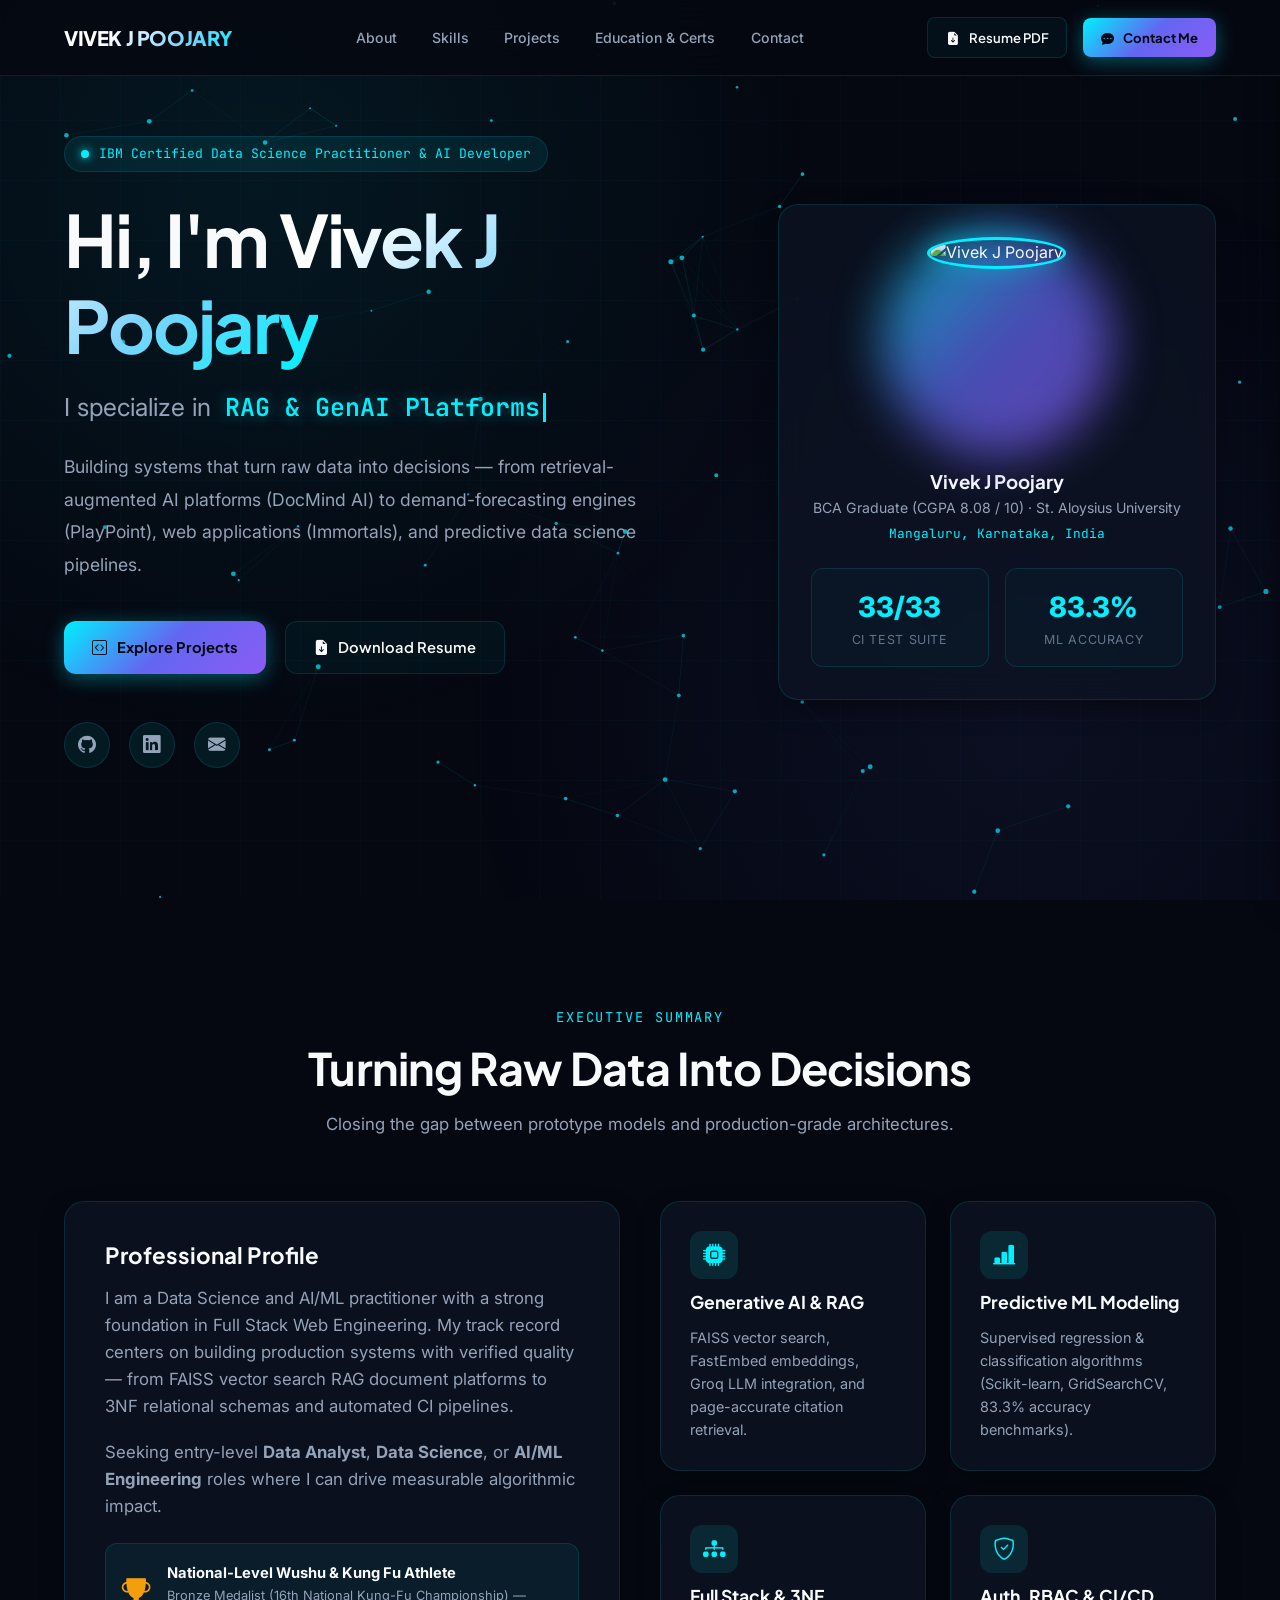
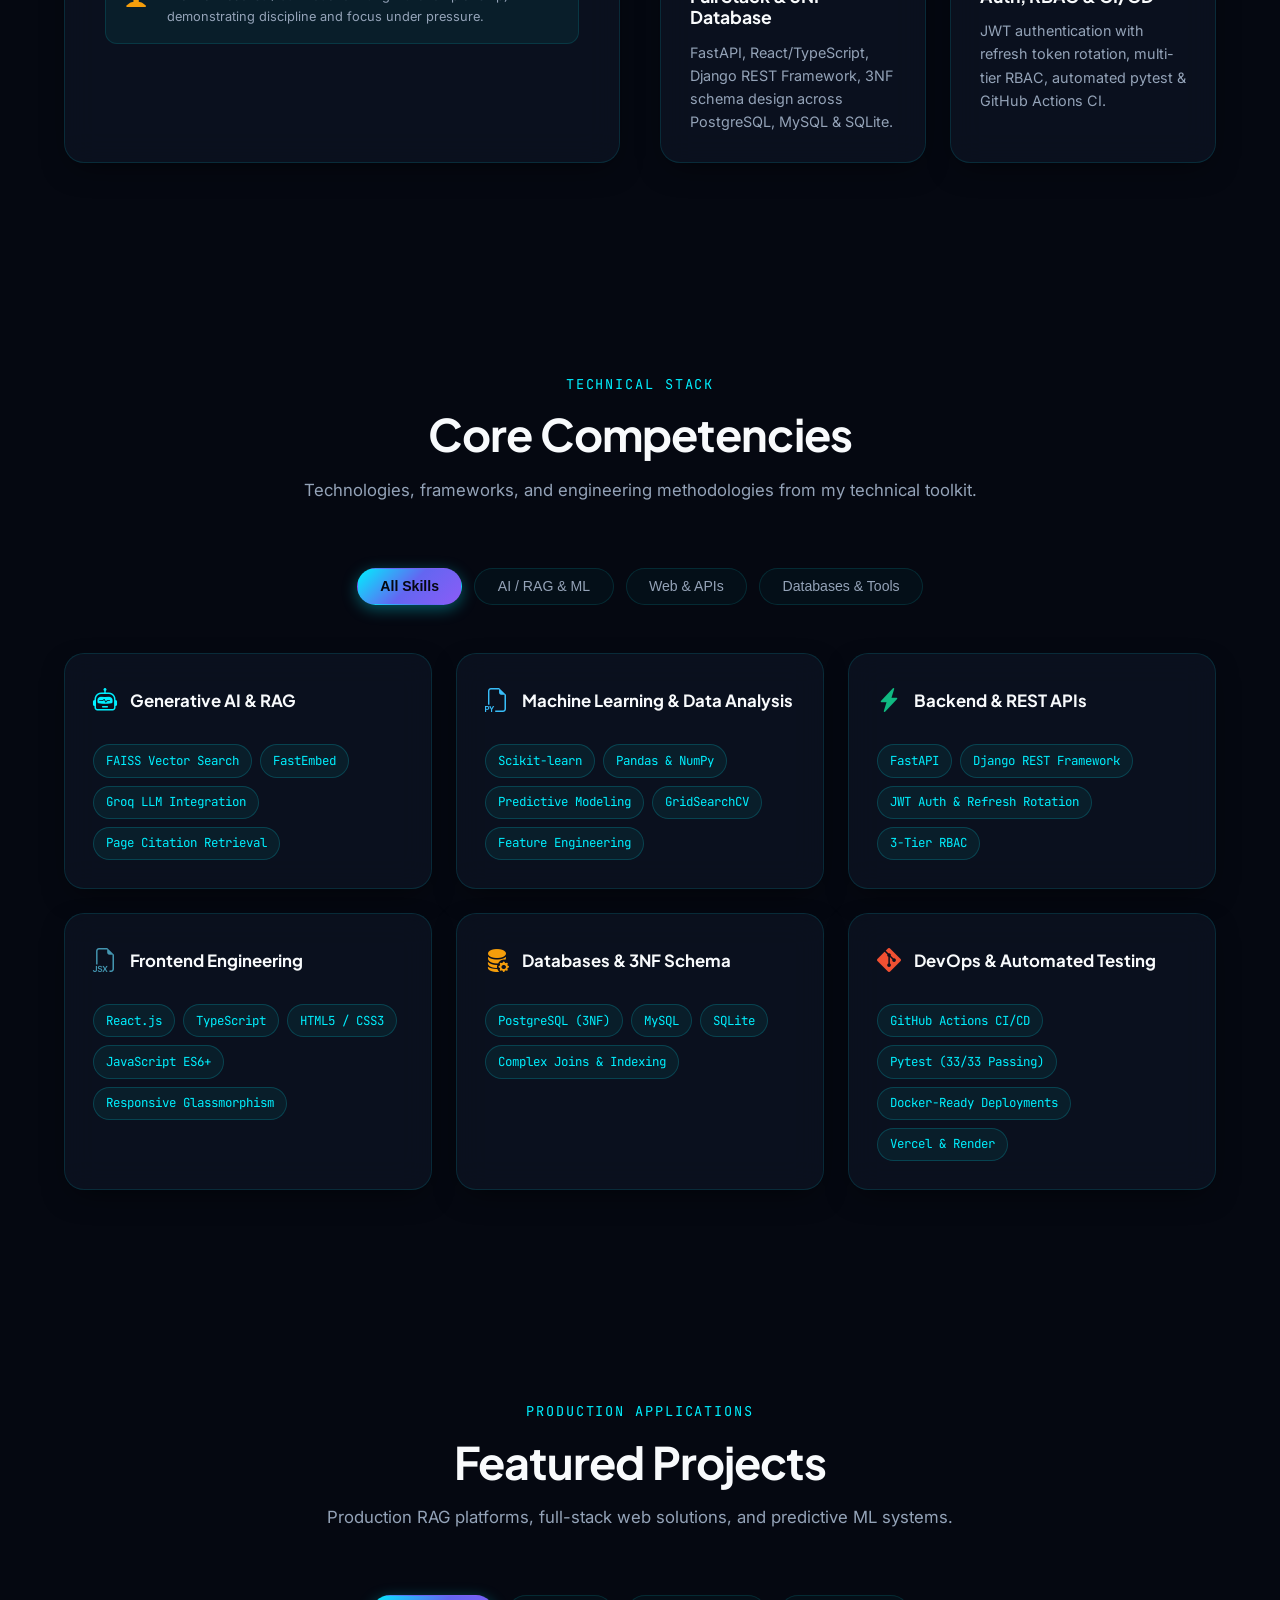
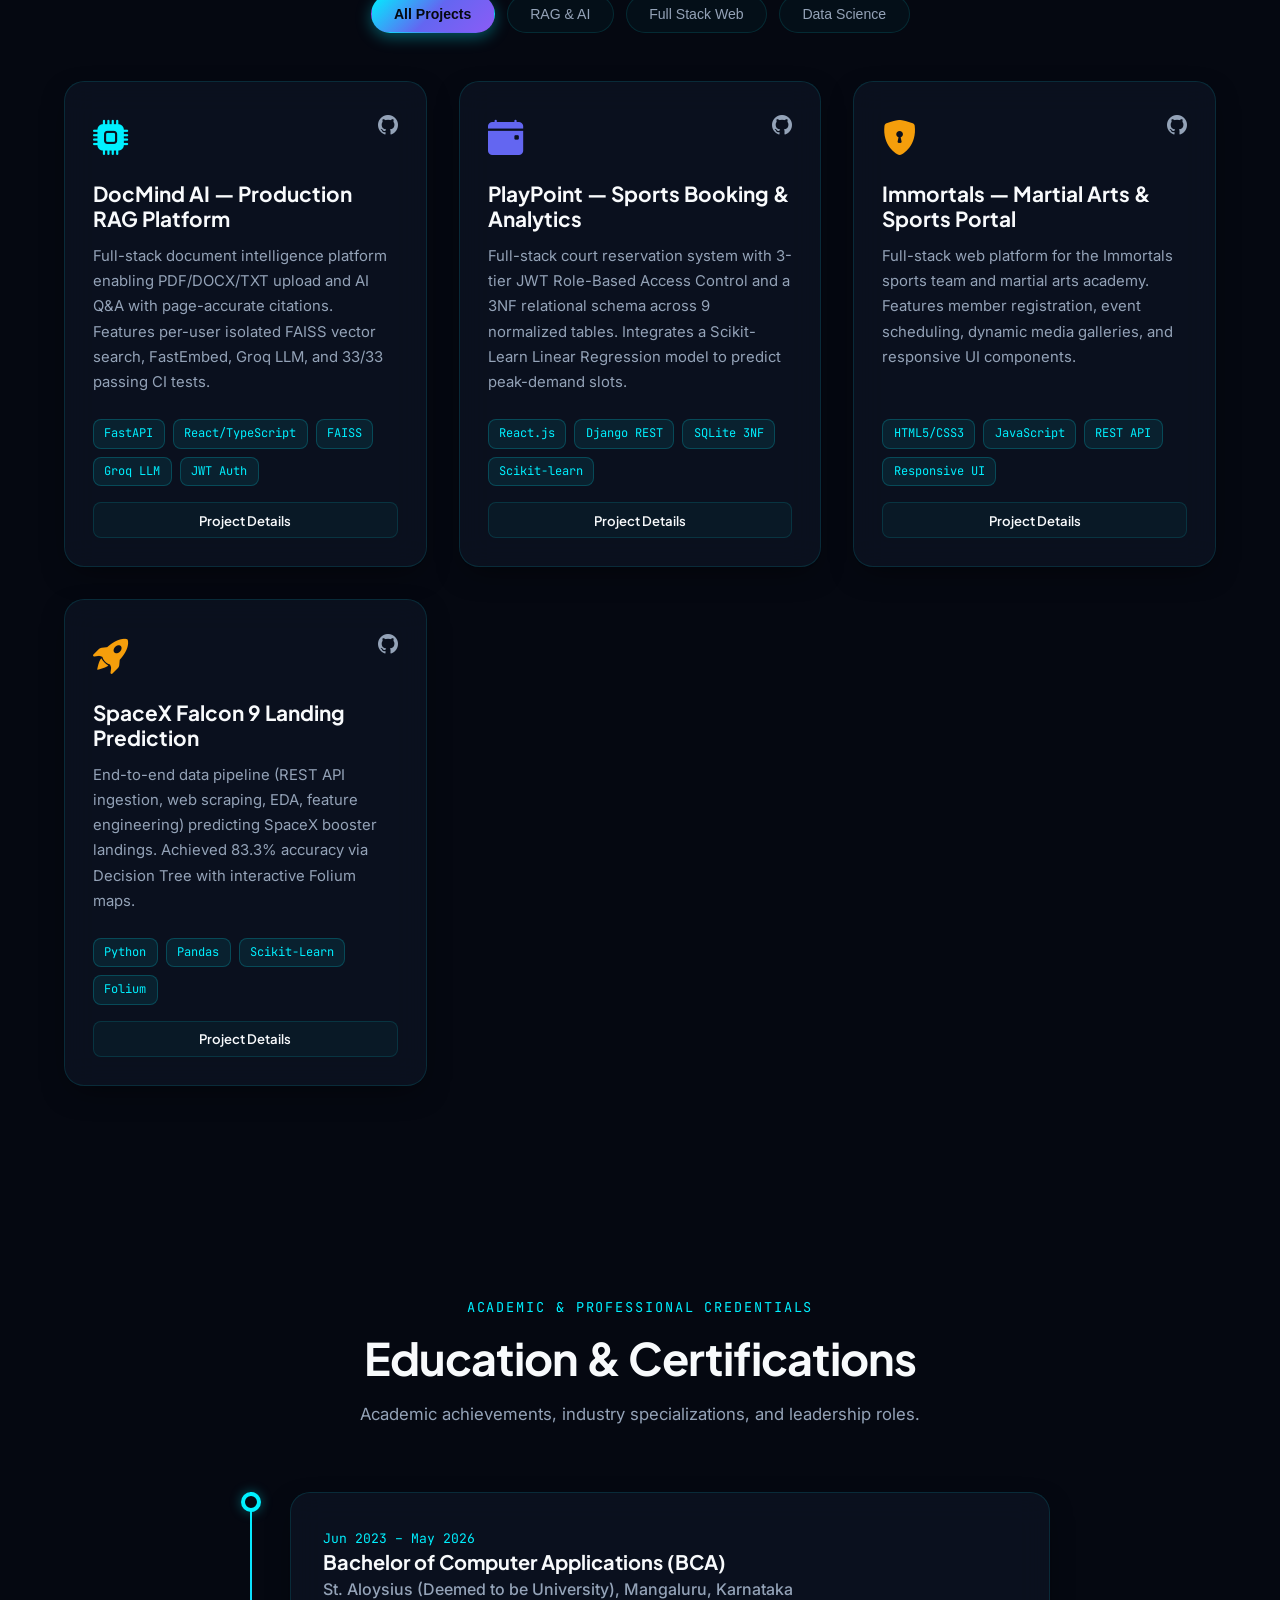
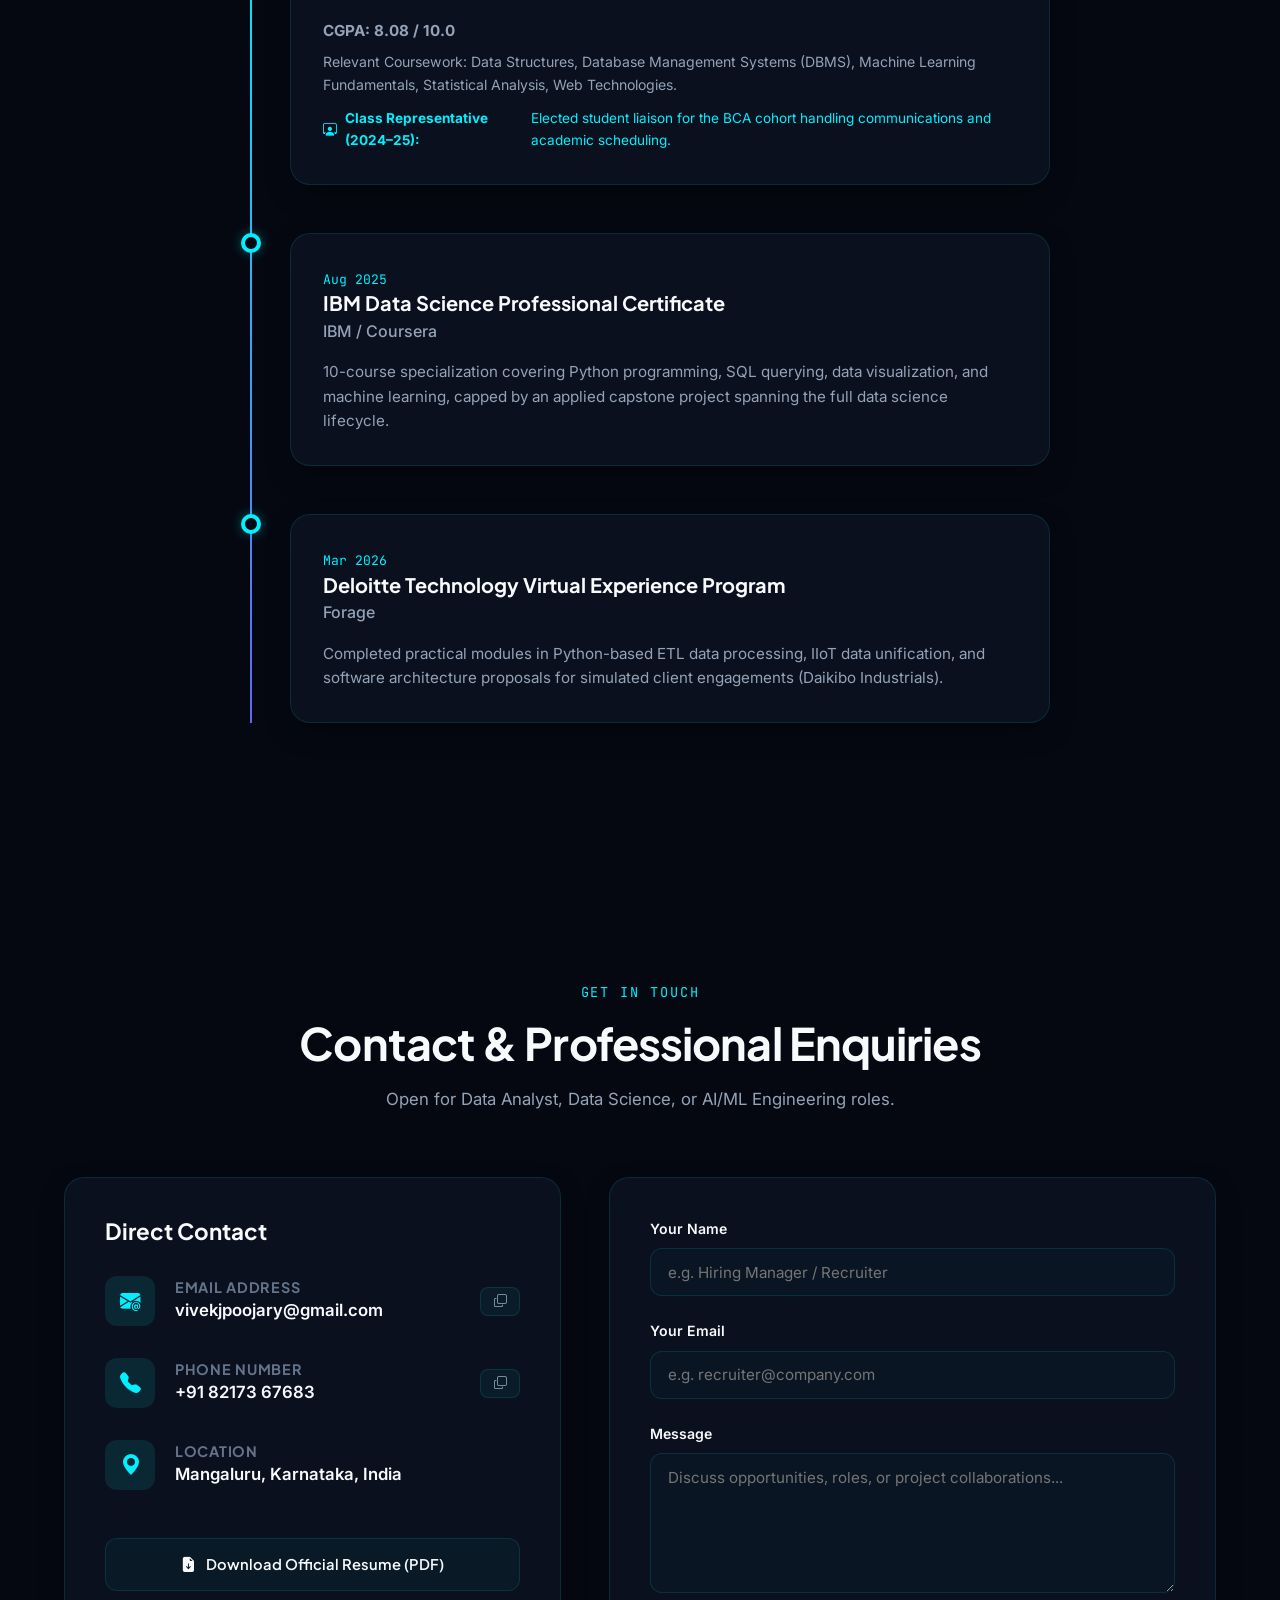
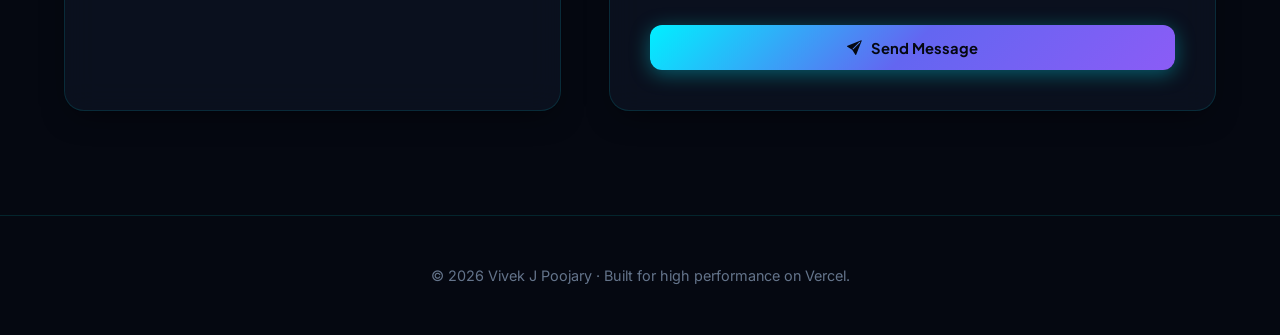
==== index.html @ 7006cb85 "Upload official resume PDF and integrate direct FormSubmit email delivery for contact form to vivekj" ====
<!DOCTYPE html>
<html lang="en">
<head>
  <meta charset="UTF-8">
  <meta name="viewport" content="width=device-width, initial-scale=1.0">
  
  <!-- Primary Meta Tags -->
  <title>Vivek J Poojary — Data Science, AI/ML & Full Stack Engineer</title>
  <meta name="title" content="Vivek J Poojary — Data Science, AI/ML & Full Stack Engineer">
  <meta name="description" content="Official Portfolio of Vivek J Poojary. IBM Certified Data Science Practitioner, BCA graduate (8.08 CGPA), building production RAG AI platforms, predictive ML models, and full-stack web applications.">

  <!-- Open Graph / Facebook -->
  <meta property="og:type" content="website">
  <meta property="og:url" content="https://vivek-three-omega.vercel.app">
  <meta property="og:title" content="Vivek J Poojary — Data Science, AI/ML & Full Stack Engineer">
  <meta property="og:description" content="DocMind AI RAG platform, PlayPoint venue booking, Immortals website, and SpaceX ML landing prediction. Certified by IBM & Deloitte.">

  <!-- Favicon -->
  <link rel="icon" type="image/svg+xml" href="data:image/svg+xml,<svg xmlns='http://www.w3.org/2000/svg' viewBox='0 0 100 100'><text y='.9em' font-size='90'>⚡</text></svg>">

  <!-- Google Fonts -->
  <link rel="preconnect" href="https://fonts.googleapis.com">
  <link rel="preconnect" href="https://fonts.gstatic.com" crossorigin>
  <link href="https://fonts.googleapis.com/css2?family=Inter:wght@300;400;500;600;700&family=JetBrains+Mono:wght@400;500;700&family=Plus+Jakarta+Sans:wght@500;600;700;800;900&display=swap" rel="stylesheet">

  <!-- Bootstrap Icons CDN -->
  <link rel="stylesheet" href="https://cdn.jsdelivr.net/npm/bootstrap-icons@1.11.3/font/bootstrap-icons.min.css">

  <!-- Unified Glassmorphism Stylesheet -->
  <link rel="stylesheet" href="css/style.css">
</head>
<body>

  <!-- Background Particle Network & Ambient Grid -->
  <canvas id="bg-canvas"></canvas>
  <div class="ambient-grid"></div>

  <!-- Header Navigation -->
  <header class="navbar">
    <div class="container nav-container">
      <a href="#hero" class="logo" title="Vivek J Poojary">
        <span class="logo-text">VIVEK J POOJARY</span>
      </a>

      <ul class="nav-menu">
        <li><a href="#about" class="nav-link">About</a></li>
        <li><a href="#skills" class="nav-link">Skills</a></li>
        <li><a href="#projects" class="nav-link">Projects</a></li>
        <li><a href="#credentials" class="nav-link">Education & Certs</a></li>
        <li><a href="#contact" class="nav-link">Contact</a></li>
      </ul>

      <div class="nav-actions">
        <a href="Vivek_J_Poojary_Resume.pdf" download="Vivek_J_Poojary_Resume.pdf" class="btn btn-outline btn-sm hide-mobile">
          <i class="bi bi-file-earmark-arrow-down-fill"></i> Resume PDF
        </a>
        <a href="#contact" class="btn btn-primary btn-sm hide-mobile">
          <i class="bi bi-chat-dots-fill"></i> Contact Me
        </a>
        <button class="hamburger" aria-label="Toggle Navigation">
          <span></span>
          <span></span>
          <span></span>
        </button>
      </div>
    </div>
  </header>

  <!-- Mobile Drawer -->
  <div class="mobile-drawer">
    <ul class="mobile-nav-links">
      <li><a href="#about" class="mobile-nav-link">About Me</a></li>
      <li><a href="#skills" class="mobile-nav-link">Technical Skills</a></li>
      <li><a href="#projects" class="mobile-nav-link">Featured Projects</a></li>
      <li><a href="#credentials" class="mobile-nav-link">Education & Credentials</a></li>
      <li><a href="#contact" class="mobile-nav-link">Contact Hub</a></li>
    </ul>
    <div style="margin-top: auto; display: flex; flex-direction: column; gap: 0.75rem;">
      <a href="Vivek_J_Poojary_Resume.pdf" download="Vivek_J_Poojary_Resume.pdf" class="btn btn-outline" style="width: 100%;">
        <i class="bi bi-file-earmark-arrow-down-fill"></i> Download Official Resume PDF
      </a>
      <a href="mailto:vivekjpoojary@gmail.com" class="btn btn-primary" style="width: 100%;">
        <i class="bi bi-envelope-fill"></i> Email Me
      </a>
    </div>
  </div>

  <!-- Hero Section -->
  <section id="hero">
    <div class="container">
      <div class="hero-grid">
        <div class="hero-content">
          <div class="hero-badge">
            <span class="pulse-dot"></span> IBM Certified Data Science Practitioner & AI Developer
          </div>

          <h1 class="hero-title">
            Hi, I'm <span class="gradient-text">Vivek J Poojary</span>
          </h1>

          <div class="hero-role-wrapper">
            <span>I specialize in &nbsp;</span>
            <span class="typed-text"></span>
            <span class="cursor"></span>
          </div>

          <p class="hero-bio">
            Building systems that turn raw data into decisions — from retrieval-augmented AI platforms (DocMind AI) to demand-forecasting engines (PlayPoint), web applications (Immortals), and predictive data science pipelines.
          </p>

          <div class="hero-cta-group">
            <a href="#projects" class="btn btn-primary">
              <i class="bi bi-code-square"></i> Explore Projects
            </a>
            <a href="Vivek_J_Poojary_Resume.pdf" download="Vivek_J_Poojary_Resume.pdf" class="btn btn-outline">
              <i class="bi bi-file-earmark-arrow-down-fill"></i> Download Resume
            </a>
          </div>

          <div class="hero-socials">
            <a href="https://github.com/vivekjpoojary" target="_blank" class="social-icon" title="GitHub Profile">
              <i class="bi bi-github"></i>
            </a>
            <a href="https://linkedin.com/in/vivekjpoojary" target="_blank" class="social-icon" title="LinkedIn Profile">
              <i class="bi bi-linkedin"></i>
            </a>
            <a href="mailto:vivekjpoojary@gmail.com" class="social-icon" title="Send Email">
              <i class="bi bi-envelope-fill"></i>
            </a>
          </div>
        </div>

        <!-- Profile Avatar Card -->
        <div class="hero-avatar-card glass-card">
          <div class="avatar-glow-wrapper">
            <img src="https://avatars.githubusercontent.com/u/181760218?v=4" alt="Vivek J Poojary" class="avatar-img" onerror="this.onerror=null; this.src='https://ui-avatars.com/api/?name=Vivek+Poojary&background=0b1528&color=00f0ff&size=200';" />
          </div>
          <h3>Vivek J Poojary</h3>
          <p style="color: var(--text-muted); font-size: 0.88rem; margin-top: 0.2rem;">
            BCA Graduate (CGPA 8.08 / 10) · St. Aloysius University
          </p>
          <p style="color: var(--accent-cyan); font-family: 'JetBrains Mono', monospace; font-size: 0.8rem; margin-top: 0.3rem;">
            Mangaluru, Karnataka, India
          </p>

          <div class="hero-stats-grid">
            <div class="stat-item">
              <div class="stat-number">33/33</div>
              <div class="stat-label">CI Test Suite</div>
            </div>
            <div class="stat-item">
              <div class="stat-number">83.3%</div>
              <div class="stat-label">ML Accuracy</div>
            </div>
          </div>
        </div>
      </div>
    </div>
  </section>

  <!-- About Section -->
  <section id="about">
    <div class="container">
      <div class="section-header">
        <span class="section-subtitle">Executive Summary</span>
        <h2 class="section-title">Turning Raw Data Into Decisions</h2>
        <p class="section-desc">Closing the gap between prototype models and production-grade architectures.</p>
      </div>

      <div class="about-grid">
        <div class="glass-card about-card-text">
          <h3 style="margin-bottom: 1rem; font-size: 1.4rem;">Professional Profile</h3>
          <p>
            I am a Data Science and AI/ML practitioner with a strong foundation in Full Stack Web Engineering. My track record centers on building production systems with verified quality — from FAISS vector search RAG document platforms to 3NF relational schemas and automated CI pipelines.
          </p>
          <p>
            Seeking entry-level <strong>Data Analyst</strong>, <strong>Data Science</strong>, or <strong>AI/ML Engineering</strong> roles where I can drive measurable algorithmic impact.
          </p>

          <!-- Achievement Highlight Badge -->
          <div style="margin-top: 1.5rem; padding: 1rem; background: rgba(0, 240, 255, 0.06); border-radius: var(--radius-md); border: 1px solid var(--border-subtle); display: flex; align-items: center; gap: 1rem;">
            <i class="bi bi-trophy-fill" style="font-size: 1.8rem; color: var(--accent-gold);"></i>
            <div>
              <strong style="font-size: 0.92rem; color: var(--text-main);">National-Level Wushu & Kung Fu Athlete</strong>
              <p style="font-size: 0.8rem; color: var(--text-muted); margin: 0;">Bronze Medalist (16th National Kung-Fu Championship) — demonstrating discipline and focus under pressure.</p>
            </div>
          </div>
        </div>

        <div class="about-features">
          <div class="glass-card feature-box">
            <div class="feature-icon">
              <i class="bi bi-cpu-fill"></i>
            </div>
            <h4 class="feature-title">Generative AI & RAG</h4>
            <p class="feature-desc">FAISS vector search, FastEmbed embeddings, Groq LLM integration, and page-accurate citation retrieval.</p>
          </div>

          <div class="glass-card feature-box">
            <div class="feature-icon">
              <i class="bi bi-bar-chart-line-fill"></i>
            </div>
            <h4 class="feature-title">Predictive ML Modeling</h4>
            <p class="feature-desc">Supervised regression & classification algorithms (Scikit-learn, GridSearchCV, 83.3% accuracy benchmarks).</p>
          </div>

          <div class="glass-card feature-box">
            <div class="feature-icon">
              <i class="bi bi-diagram-3-fill"></i>
            </div>
            <h4 class="feature-title">Full Stack & 3NF Database</h4>
            <p class="feature-desc">FastAPI, React/TypeScript, Django REST Framework, 3NF schema design across PostgreSQL, MySQL & SQLite.</p>
          </div>

          <div class="glass-card feature-box">
            <div class="feature-icon">
              <i class="bi bi-shield-check"></i>
            </div>
            <h4 class="feature-title">Auth, RBAC & CI/CD</h4>
            <p class="feature-desc">JWT authentication with refresh token rotation, multi-tier RBAC, automated pytest & GitHub Actions CI.</p>
          </div>
        </div>
      </div>
    </div>
  </section>

  <!-- Technical Skills Section (Modern Competency Tags) -->
  <section id="skills">
    <div class="container">
      <div class="section-header">
        <span class="section-subtitle">Technical Stack</span>
        <h2 class="section-title">Core Competencies</h2>
        <p class="section-desc">Technologies, frameworks, and engineering methodologies from my technical toolkit.</p>
      </div>

      <div class="skills-filter">
        <button class="filter-btn active" data-filter="all">All Skills</button>
        <button class="filter-btn" data-filter="ai">AI / RAG & ML</button>
        <button class="filter-btn" data-filter="web">Web & APIs</button>
        <button class="filter-btn" data-filter="db">Databases & Tools</button>
      </div>

      <div class="skills-grid">
        <!-- AI / RAG & ML -->
        <div class="glass-card skill-card" data-category="ai">
          <div class="skill-top">
            <div class="skill-info">
              <i class="bi bi-robot skill-icon" style="color: var(--accent-cyan);"></i>
              <h4 class="skill-name">Generative AI & RAG</h4>
            </div>
          </div>
          <div class="skill-chips">
            <span class="chip">FAISS Vector Search</span>
            <span class="chip">FastEmbed</span>
            <span class="chip">Groq LLM Integration</span>
            <span class="chip">Page Citation Retrieval</span>
          </div>
        </div>

        <div class="glass-card skill-card" data-category="ai">
          <div class="skill-top">
            <div class="skill-info">
              <i class="bi bi-filetype-py skill-icon" style="color: #38bdf8;"></i>
              <h4 class="skill-name">Machine Learning & Data Analysis</h4>
            </div>
          </div>
          <div class="skill-chips">
            <span class="chip">Scikit-learn</span>
            <span class="chip">Pandas & NumPy</span>
            <span class="chip">Predictive Modeling</span>
            <span class="chip">GridSearchCV</span>
            <span class="chip">Feature Engineering</span>
          </div>
        </div>

        <!-- Web & APIs -->
        <div class="glass-card skill-card" data-category="web">
          <div class="skill-top">
            <div class="skill-info">
              <i class="bi bi-lightning-charge-fill skill-icon" style="color: #10b981;"></i>
              <h4 class="skill-name">Backend & REST APIs</h4>
            </div>
          </div>
          <div class="skill-chips">
            <span class="chip">FastAPI</span>
            <span class="chip">Django REST Framework</span>
            <span class="chip">JWT Auth & Refresh Rotation</span>
            <span class="chip">3-Tier RBAC</span>
          </div>
        </div>

        <div class="glass-card skill-card" data-category="web">
          <div class="skill-top">
            <div class="skill-info">
              <i class="bi bi-filetype-jsx skill-icon" style="color: #61dafbaa;"></i>
              <h4 class="skill-name">Frontend Engineering</h4>
            </div>
          </div>
          <div class="skill-chips">
            <span class="chip">React.js</span>
            <span class="chip">TypeScript</span>
            <span class="chip">HTML5 / CSS3</span>
            <span class="chip">JavaScript ES6+</span>
            <span class="chip">Responsive Glassmorphism</span>
          </div>
        </div>

        <!-- Databases & Tools -->
        <div class="glass-card skill-card" data-category="db">
          <div class="skill-top">
            <div class="skill-info">
              <i class="bi bi-database-fill-gear skill-icon" style="color: var(--accent-gold);"></i>
              <h4 class="skill-name">Databases & 3NF Schema</h4>
            </div>
          </div>
          <div class="skill-chips">
            <span class="chip">PostgreSQL (3NF)</span>
            <span class="chip">MySQL</span>
            <span class="chip">SQLite</span>
            <span class="chip">Complex Joins & Indexing</span>
          </div>
        </div>

        <div class="glass-card skill-card" data-category="db">
          <div class="skill-top">
            <div class="skill-info">
              <i class="bi bi-git skill-icon" style="color: #f05032;"></i>
              <h4 class="skill-name">DevOps & Automated Testing</h4>
            </div>
          </div>
          <div class="skill-chips">
            <span class="chip">GitHub Actions CI/CD</span>
            <span class="chip">Pytest (33/33 Passing)</span>
            <span class="chip">Docker-Ready Deployments</span>
            <span class="chip">Vercel & Render</span>
          </div>
        </div>
      </div>
    </div>
  </section>

  <!-- Featured Projects Section -->
  <section id="projects">
    <div class="container">
      <div class="section-header">
        <span class="section-subtitle">Production Applications</span>
        <h2 class="section-title">Featured Projects</h2>
        <p class="section-desc">Production RAG platforms, full-stack web solutions, and predictive ML systems.</p>
      </div>

      <div class="skills-filter projects-filter">
        <button class="filter-btn active" data-filter="all">All Projects</button>
        <button class="filter-btn" data-filter="ai">RAG & AI</button>
        <button class="filter-btn" data-filter="web">Full Stack Web</button>
        <button class="filter-btn" data-filter="data">Data Science</button>
      </div>

      <div class="projects-grid">
        <!-- Project 1: DocMind AI -->
        <div class="project-card-wrapper" data-category="ai">
          <div class="glass-card project-card">
            <div class="project-header">
              <i class="bi bi-cpu-fill folder-icon"></i>
              <div class="project-links">
                <a href="https://github.com/vivekjpoojary/docmind-ai" target="_blank" class="project-link-icon" title="View Source Code on GitHub">
                  <i class="bi bi-github"></i>
                </a>
              </div>
            </div>
            <div class="project-body">
              <h3 class="project-title">DocMind AI — Production RAG Platform</h3>
              <p class="project-desc">Full-stack document intelligence platform enabling PDF/DOCX/TXT upload and AI Q&A with page-accurate citations. Features per-user isolated FAISS vector search, FastEmbed, Groq LLM, and 33/33 passing CI tests.</p>
              <ul class="project-tags">
                <li class="tag">FastAPI</li>
                <li class="tag">React/TypeScript</li>
                <li class="tag">FAISS</li>
                <li class="tag">Groq LLM</li>
                <li class="tag">JWT Auth</li>
              </ul>
              <button class="btn btn-outline btn-sm view-project-btn" style="margin-top: 1rem;" 
                data-title="DocMind AI — Production RAG Platform"
                data-desc="Architected and deployed a production RAG platform (FastAPI + React/TypeScript, live on Render and Vercel). Implemented per-user isolated FAISS vector search with FastEmbed embeddings for low-latency document Q&A with page citations. Built JWT auth with refresh-token rotation and rate limiting, validated by 33/33 automated tests in GitHub Actions CI."
                data-tags="FastAPI, React.js, TypeScript, FAISS Vector Search, FastEmbed, Groq LLM, Pytest, GitHub Actions CI/CD"
                data-link="https://github.com/vivekjpoojary/docmind-ai">
                Project Details
              </button>
            </div>
          </div>
        </div>

        <!-- Project 2: PlayPoint -->
        <div class="project-card-wrapper" data-category="web">
          <div class="glass-card project-card">
            <div class="project-header">
              <i class="bi bi-calendar-event-fill folder-icon" style="color: var(--accent-indigo);"></i>
              <div class="project-links">
                <a href="https://github.com/vivekjpoojary" target="_blank" class="project-link-icon" title="View Profile on GitHub">
                  <i class="bi bi-github"></i>
                </a>
              </div>
            </div>
            <div class="project-body">
              <h3 class="project-title">PlayPoint — Sports Booking & Analytics</h3>
              <p class="project-desc">Full-stack court reservation system with 3-tier JWT Role-Based Access Control and a 3NF relational schema across 9 normalized tables. Integrates a Scikit-Learn Linear Regression model to predict peak-demand slots.</p>
              <ul class="project-tags">
                <li class="tag">React.js</li>
                <li class="tag">Django REST</li>
                <li class="tag">SQLite 3NF</li>
                <li class="tag">Scikit-learn</li>
              </ul>
              <button class="btn btn-outline btn-sm view-project-btn" style="margin-top: 1rem;"
                data-title="PlayPoint — Sports Venue Booking & Analytics Platform"
                data-desc="Built real-time sports booking platform supporting three permission tiers via JWT RBAC. Designed a 3NF-compliant relational database schema eliminating redundant data. Trained a Linear Regression model on booking history to predict peak demand and populate live Matplotlib dashboards."
                data-tags="React.js, Django REST Framework, SQLite (3NF), Python, Scikit-learn, Matplotlib"
                data-link="https://github.com/vivekjpoojary">
                Project Details
              </button>
            </div>
          </div>
        </div>

        <!-- Project 3: Immortals Website -->
        <div class="project-card-wrapper" data-category="web">
          <div class="glass-card project-card">
            <div class="project-header">
              <i class="bi bi-shield-lock-fill folder-icon" style="color: var(--accent-gold);"></i>
              <div class="project-links">
                <a href="https://github.com/vivekjpoojary" target="_blank" class="project-link-icon" title="View Profile on GitHub">
                  <i class="bi bi-github"></i>
                </a>
              </div>
            </div>
            <div class="project-body">
              <h3 class="project-title">Immortals — Martial Arts & Sports Portal</h3>
              <p class="project-desc">Full-stack web platform for the Immortals sports team and martial arts academy. Features member registration, event scheduling, dynamic media galleries, and responsive UI components.</p>
              <ul class="project-tags">
                <li class="tag">HTML5/CSS3</li>
                <li class="tag">JavaScript</li>
                <li class="tag">REST API</li>
                <li class="tag">Responsive UI</li>
              </ul>
              <button class="btn btn-outline btn-sm view-project-btn" style="margin-top: 1rem;"
                data-title="Website for Immortals — Sports & Martial Arts Platform"
                data-desc="Designed and engineered a high-performance web platform for the Immortals team. Implemented interactive event registration modules, athlete profiles, tournament achievements showcase, and dynamic media galleries."
                data-tags="HTML5, CSS3, JavaScript ES6+, UI/UX Animations, Responsive Design, Vercel"
                data-link="https://github.com/vivekjpoojary">
                Project Details
              </button>
            </div>
          </div>
        </div>

        <!-- Project 4: IBM Capstone Falcon 9 -->
        <div class="project-card-wrapper" data-category="data">
          <div class="glass-card project-card">
            <div class="project-header">
              <i class="bi bi-rocket-takeoff-fill folder-icon" style="color: #f59e0b;"></i>
              <div class="project-links">
                <a href="https://github.com/vivekjpoojary" target="_blank" class="project-link-icon" title="View Profile on GitHub">
                  <i class="bi bi-github"></i>
                </a>
              </div>
            </div>
            <div class="project-body">
              <h3 class="project-title">SpaceX Falcon 9 Landing Prediction</h3>
              <p class="project-desc">End-to-end data pipeline (REST API ingestion, web scraping, EDA, feature engineering) predicting SpaceX booster landings. Achieved 83.3% accuracy via Decision Tree with interactive Folium maps.</p>
              <ul class="project-tags">
                <li class="tag">Python</li>
                <li class="tag">Pandas</li>
                <li class="tag">Scikit-Learn</li>
                <li class="tag">Folium</li>
              </ul>
              <button class="btn btn-outline btn-sm view-project-btn" style="margin-top: 1rem;"
                data-title="IBM Data Science Capstone — SpaceX Falcon 9 Prediction"
                data-desc="Constructed data ingestion pipeline fetching launch telemetry from SpaceX API and web scraping mission data. Conducted exploratory analysis and benchmarked 4 classifiers (Logistic Regression, Decision Tree, SVM, KNN). Achieved 83.3% accuracy with GridSearchCV and visualized launch site proximity using interactive Folium geospatial maps."
                data-tags="Python, Pandas, NumPy, Scikit-learn, GridSearchCV, Folium Geospatial, Matplotlib"
                data-link="https://github.com/vivekjpoojary">
                Project Details
              </button>
            </div>
          </div>
        </div>
      </div>
    </div>
  </section>

  <!-- Education & Certifications Section -->
  <section id="credentials">
    <div class="container">
      <div class="section-header">
        <span class="section-subtitle">Academic & Professional Credentials</span>
        <h2 class="section-title">Education & Certifications</h2>
        <p class="section-desc">Academic achievements, industry specializations, and leadership roles.</p>
      </div>

      <div class="timeline-container">
        <!-- Education Item -->
        <div class="timeline-item">
          <div class="timeline-dot"></div>
          <div class="glass-card timeline-card">
            <span class="timeline-date">Jun 2023 – May 2026</span>
            <h3 class="timeline-role">Bachelor of Computer Applications (BCA)</h3>
            <div class="timeline-company">St. Aloysius (Deemed to be University), Mangaluru, Karnataka</div>
            <div class="timeline-body">
              <p><strong>CGPA: 8.08 / 10.0</strong></p>
              <p style="margin-top: 0.5rem; font-size: 0.88rem; color: var(--text-muted);">
                Relevant Coursework: Data Structures, Database Management Systems (DBMS), Machine Learning Fundamentals, Statistical Analysis, Web Technologies.
              </p>
              <div style="margin-top: 0.75rem; display: inline-flex; align-items: center; gap: 0.5rem; color: var(--accent-cyan); font-size: 0.85rem;">
                <i class="bi bi-person-workspace"></i> <strong>Class Representative (2024–25):</strong> Elected student liaison for the BCA cohort handling communications and academic scheduling.
              </div>
            </div>
          </div>
        </div>

        <!-- Cert 1: IBM Data Science -->
        <div class="timeline-item">
          <div class="timeline-dot"></div>
          <div class="glass-card timeline-card">
            <span class="timeline-date">Aug 2025</span>
            <h3 class="timeline-role">IBM Data Science Professional Certificate</h3>
            <div class="timeline-company">IBM / Coursera</div>
            <div class="timeline-body">
              <p>10-course specialization covering Python programming, SQL querying, data visualization, and machine learning, capped by an applied capstone project spanning the full data science lifecycle.</p>
            </div>
          </div>
        </div>

        <!-- Cert 2: Deloitte -->
        <div class="timeline-item">
          <div class="timeline-dot"></div>
          <div class="glass-card timeline-card">
            <span class="timeline-date">Mar 2026</span>
            <h3 class="timeline-role">Deloitte Technology Virtual Experience Program</h3>
            <div class="timeline-company">Forage</div>
            <div class="timeline-body">
              <p>Completed practical modules in Python-based ETL data processing, IIoT data unification, and software architecture proposals for simulated client engagements (Daikibo Industrials).</p>
            </div>
          </div>
        </div>
      </div>
    </div>
  </section>

  <!-- Contact Section with Active FormSubmit Integration -->
  <section id="contact">
    <div class="container">
      <div class="section-header">
        <span class="section-subtitle">Get In Touch</span>
        <h2 class="section-title">Contact & Professional Enquiries</h2>
        <p class="section-desc">Open for Data Analyst, Data Science, or AI/ML Engineering roles.</p>
      </div>

      <div class="contact-grid">
        <!-- Contact Details -->
        <div class="glass-card contact-info-card">
          <h3 style="font-size: 1.4rem;">Direct Contact</h3>

          <div class="contact-method">
            <div class="contact-icon">
              <i class="bi bi-envelope-at-fill"></i>
            </div>
            <div class="contact-details">
              <h4>Email Address</h4>
              <a href="mailto:vivekjpoojary@gmail.com" class="contact-value">vivekjpoojary@gmail.com</a>
            </div>
            <button class="copy-btn" onclick="copyToClipboard('vivekjpoojary@gmail.com', 'Email')">
              <i class="bi bi-copy"></i>
            </button>
          </div>

          <div class="contact-method">
            <div class="contact-icon">
              <i class="bi bi-telephone-fill"></i>
            </div>
            <div class="contact-details">
              <h4>Phone Number</h4>
              <a href="tel:+918217367683" class="contact-value">+91 82173 67683</a>
            </div>
            <button class="copy-btn" onclick="copyToClipboard('+918217367683', 'Phone number')">
              <i class="bi bi-copy"></i>
            </button>
          </div>

          <div class="contact-method">
            <div class="contact-icon">
              <i class="bi bi-geo-alt-fill"></i>
            </div>
            <div class="contact-details">
              <h4>Location</h4>
              <span class="contact-value">Mangaluru, Karnataka, India</span>
            </div>
          </div>

          <div style="margin-top: 1rem;">
            <a href="Vivek_J_Poojary_Resume.pdf" download="Vivek_J_Poojary_Resume.pdf" class="btn btn-outline" style="width: 100%;">
              <i class="bi bi-file-earmark-arrow-down-fill"></i> Download Official Resume (PDF)
            </a>
          </div>
        </div>

        <!-- Contact Form (Direct Email Delivery via FormSubmit) -->
        <div class="glass-card contact-form-card">
          <form id="contact-form" action="https://formsubmit.co/vivekjpoojary@gmail.com" method="POST">
            <input type="hidden" name="_subject" value="New Portfolio Message for Vivek J Poojary">
            <input type="hidden" name="_captcha" value="false">
            <input type="hidden" name="_template" value="table">
            
            <div class="form-group">
              <label class="form-label" for="user_name">Your Name</label>
              <input type="text" id="user_name" name="name" class="form-input" placeholder="e.g. Hiring Manager / Recruiter" required>
            </div>
            <div class="form-group">
              <label class="form-label" for="user_email">Your Email</label>
              <input type="email" id="user_email" name="email" class="form-input" placeholder="e.g. recruiter@company.com" required>
            </div>
            <div class="form-group">
              <label class="form-label" for="user_message">Message</label>
              <textarea id="user_message" name="message" class="form-textarea" placeholder="Discuss opportunities, roles, or project collaborations..." required></textarea>
            </div>
            <button type="submit" class="btn btn-primary" style="width: 100%;">
              <i class="bi bi-send-fill"></i> Send Message
            </button>
          </form>
        </div>
      </div>
    </div>
  </section>

  <!-- Project Details Modal -->
  <div id="project-modal" class="modal-backdrop">
    <div class="modal-content">
      <button class="modal-close">&times;</button>
      <h3 id="modal-title" style="font-size: 1.5rem; margin-bottom: 1rem; color: var(--accent-cyan);">Project Details</h3>
      <p id="modal-desc" style="color: var(--text-muted); margin-bottom: 1.5rem; line-height: 1.7; font-size: 0.95rem;"></p>
      <div style="margin-bottom: 1.5rem;">
        <strong style="color: var(--text-main); display: block; margin-bottom: 0.5rem; font-size: 0.9rem;">Technologies Used:</strong>
        <span id="modal-tags" class="mono-font" style="color: var(--accent-cyan); font-size: 0.85rem;"></span>
      </div>
      <a id="modal-github-link" href="#" target="_blank" class="btn btn-primary btn-sm">
        <i class="bi bi-github"></i> Open GitHub Repository
      </a>
    </div>
  </div>

  <!-- Footer -->
  <footer>
    <div class="container">
      <p>© 2026 Vivek J Poojary · Built for high performance on Vercel.</p>
    </div>
  </footer>

  <!-- Main JavaScript File -->
  <script src="js/main.js"></script>
</body>
</html>
---- css/style.css ----
/* ==========================================================================
   VIVEK J POOJARY - UNIFIED ULTRA-PREMIUM GLASSMORPHIC DESIGN SYSTEM
   ========================================================================== */

:root {
  /* Unified Color Palette */
  --bg-dark: #050811;
  --bg-surface: #0a0f1d;
  --bg-card: rgba(13, 20, 36, 0.7);
  --bg-card-hover: rgba(18, 28, 51, 0.85);
  --bg-glass: rgba(0, 240, 255, 0.03);
  --bg-glass-strong: rgba(0, 240, 255, 0.08);

  /* Unified Brand Accents */
  --accent-cyan: #00f0ff;
  --accent-cyan-glow: rgba(0, 240, 255, 0.35);
  --accent-indigo: #6366f1;
  --accent-indigo-glow: rgba(99, 102, 241, 0.35);
  --accent-violet: #8b5cf6;
  --accent-gold: #f59e0b;
  --accent-emerald: #10b981;

  /* Universal Gradients */
  --gradient-primary: linear-gradient(135deg, #00f0ff 0%, #6366f1 50%, #8b5cf6 100%);
  --gradient-text: linear-gradient(135deg, #ffffff 20%, #7dd3fc 60%, #00f0ff 100%);
  --gradient-glow: linear-gradient(135deg, rgba(0, 240, 255, 0.25), rgba(99, 102, 241, 0.25));

  /* Neutral Text & Borders */
  --text-main: #f8fafc;
  --text-muted: #94a3b8;
  --text-dim: #64748b;
  --border-subtle: rgba(0, 240, 255, 0.12);
  --border-glow: rgba(0, 240, 255, 0.4);

  /* Dimensions & Spacing */
  --nav-height: 76px;
  --container-max: 1200px;
  --radius-lg: 20px;
  --radius-md: 12px;
  --radius-sm: 8px;
  --radius-full: 9999px;

  /* Animation Timings */
  --transition-fast: 0.2s cubic-bezier(0.4, 0, 0.2, 1);
  --transition-normal: 0.35s cubic-bezier(0.4, 0, 0.2, 1);
  --transition-bounce: 0.5s cubic-bezier(0.34, 1.56, 0.64, 1);
}

/* Global Reset & Base */
*, *::before, *::after {
  margin: 0;
  padding: 0;
  box-sizing: border-box;
}

html {
  scroll-behavior: smooth;
  color-scheme: dark;
}

body {
  font-family: 'Inter', -apple-system, BlinkMacSystemFont, sans-serif;
  background-color: var(--bg-dark);
  color: var(--text-main);
  line-height: 1.6;
  overflow-x: hidden;
  position: relative;
}

h1, h2, h3, h4, h5, h6 {
  font-family: 'Plus Jakarta Sans', sans-serif;
  font-weight: 700;
  line-height: 1.2;
  color: var(--text-main);
}

.mono-font {
  font-family: 'JetBrains Mono', monospace;
}

/* Background Canvas & Grid Overlay */
#bg-canvas {
  position: fixed;
  top: 0;
  left: 0;
  width: 100vw;
  height: 100vh;
  z-index: -2;
  pointer-events: none;
}

.ambient-grid {
  position: fixed;
  inset: 0;
  z-index: -1;
  pointer-events: none;
  background-image: 
    radial-gradient(circle at 20% 20%, rgba(0, 240, 255, 0.07) 0%, transparent 45%),
    radial-gradient(circle at 80% 80%, rgba(99, 102, 241, 0.08) 0%, transparent 45%),
    linear-gradient(rgba(0, 240, 255, 0.02) 1px, transparent 1px),
    linear-gradient(90deg, rgba(0, 240, 255, 0.02) 1px, transparent 1px);
  background-size: 100% 100%, 100% 100%, 60px 60px, 60px 60px;
}

.container {
  max-width: var(--container-max);
  margin: 0 auto;
  padding: 0 1.5rem;
}

section {
  padding: 6.5rem 0;
  position: relative;
}

.section-header {
  text-align: center;
  max-width: 700px;
  margin: 0 auto 4rem auto;
}

.section-subtitle {
  font-family: 'JetBrains Mono', monospace;
  font-size: 0.85rem;
  color: var(--accent-cyan);
  text-transform: uppercase;
  letter-spacing: 0.14em;
  margin-bottom: 0.75rem;
  display: inline-block;
}

.section-title {
  font-size: clamp(2.1rem, 4.5vw, 2.8rem);
  letter-spacing: -0.02em;
  margin-bottom: 1rem;
}

.section-desc {
  color: var(--text-muted);
  font-size: 1.05rem;
}

.gradient-text {
  background: var(--gradient-text);
  -webkit-background-clip: text;
  -webkit-text-fill-color: transparent;
  background-clip: text;
}

/* Glassmorphism Card System */
.glass-card {
  background: var(--bg-card);
  backdrop-filter: blur(16px);
  -webkit-backdrop-filter: blur(16px);
  border: 1px solid var(--border-subtle);
  border-radius: var(--radius-lg);
  box-shadow: 0 10px 30px -10px rgba(0, 0, 0, 0.6);
  transition: transform var(--transition-normal), border-color var(--transition-normal), box-shadow var(--transition-normal);
  position: relative;
  overflow: hidden;
}

.glass-card:hover {
  transform: translateY(-4px);
  border-color: var(--border-glow);
  box-shadow: 0 20px 40px -15px var(--accent-cyan-glow);
}

/* Universal Button Styles */
.btn {
  display: inline-flex;
  align-items: center;
  justify-content: center;
  gap: 0.6rem;
  padding: 0.85rem 1.75rem;
  border-radius: var(--radius-md);
  font-family: 'Plus Jakarta Sans', sans-serif;
  font-weight: 600;
  font-size: 0.92rem;
  text-decoration: none;
  cursor: pointer;
  border: none;
  outline: none;
  transition: all var(--transition-fast);
}

.btn-primary {
  background: var(--gradient-primary);
  color: #050811;
  font-weight: 700;
  box-shadow: 0 4px 20px var(--accent-cyan-glow);
}

.btn-primary:hover {
  transform: translateY(-2px);
  box-shadow: 0 8px 28px rgba(0, 240, 255, 0.5);
  filter: brightness(1.1);
}

.btn-outline {
  background: rgba(0, 240, 255, 0.04);
  color: var(--text-main);
  border: 1px solid var(--border-subtle);
}

.btn-outline:hover {
  background: rgba(0, 240, 255, 0.08);
  border-color: var(--accent-cyan);
  color: var(--accent-cyan);
  transform: translateY(-2px);
  box-shadow: 0 6px 20px rgba(0, 240, 255, 0.2);
}

.btn-sm {
  padding: 0.55rem 1.1rem;
  font-size: 0.82rem;
  border-radius: var(--radius-sm);
}

/* ==========================================================================
   HEADER NAVIGATION & LOGO
   ========================================================================== */
header.navbar {
  position: fixed;
  top: 0;
  left: 0;
  right: 0;
  height: var(--nav-height);
  z-index: 1000;
  background: rgba(5, 8, 17, 0.8);
  backdrop-filter: blur(20px);
  -webkit-backdrop-filter: blur(20px);
  border-bottom: 1px solid var(--border-subtle);
  transition: background var(--transition-fast), box-shadow var(--transition-fast);
}

header.navbar.scrolled {
  background: rgba(5, 8, 17, 0.95);
  box-shadow: 0 10px 30px rgba(0, 0, 0, 0.7);
}

.nav-container {
  height: 100%;
  display: flex;
  align-items: center;
  justify-content: space-between;
}

/* Clean Professional Brand Logo */
.logo {
  font-family: 'Plus Jakarta Sans', sans-serif;
  font-size: 1.25rem;
  font-weight: 800;
  letter-spacing: -0.02em;
  text-decoration: none;
  display: flex;
  align-items: center;
  gap: 0;
  transition: transform var(--transition-fast);
}

.logo:hover {
  transform: translateY(-1px);
}

.logo-text {
  color: var(--text-main);
  background: linear-gradient(135deg, #ffffff 30%, #7dd3fc 70%, #00f0ff 100%);
  -webkit-background-clip: text;
  -webkit-text-fill-color: transparent;
}

.nav-menu {
  display: flex;
  align-items: center;
  gap: 2.2rem;
  list-style: none;
}

.nav-link {
  text-decoration: none;
  font-size: 0.88rem;
  font-weight: 500;
  color: var(--text-muted);
  transition: color var(--transition-fast);
  position: relative;
  padding: 0.3rem 0;
}

.nav-link:hover, .nav-link.active {
  color: var(--accent-cyan);
}

.nav-link::after {
  content: '';
  position: absolute;
  bottom: 0;
  left: 0;
  width: 0;
  height: 2px;
  background: var(--gradient-primary);
  transition: width var(--transition-fast);
  border-radius: var(--radius-full);
}

.nav-link:hover::after, .nav-link.active::after {
  width: 100%;
}

.nav-actions {
  display: flex;
  align-items: center;
  gap: 1rem;
}

.hamburger {
  display: none;
  background: transparent;
  border: 1px solid var(--border-subtle);
  border-radius: var(--radius-sm);
  width: 42px;
  height: 42px;
  cursor: pointer;
  flex-direction: column;
  justify-content: center;
  align-items: center;
  gap: 5px;
  transition: border-color var(--transition-fast);
}

.hamburger span {
  width: 20px;
  height: 2px;
  background: var(--accent-cyan);
  border-radius: 2px;
  transition: all var(--transition-fast);
}

.hamburger.active span:nth-child(1) {
  transform: translateY(7px) rotate(45deg);
}

.hamburger.active span:nth-child(2) {
  opacity: 0;
}

.hamburger.active span:nth-child(3) {
  transform: translateY(-7px) rotate(-45deg);
}

/* Mobile Drawer */
.mobile-drawer {
  position: fixed;
  top: 0;
  right: -300px;
  width: 280px;
  height: 100vh;
  background: var(--bg-surface);
  border-left: 1px solid var(--border-subtle);
  z-index: 999;
  padding: 6rem 2rem 2rem 2rem;
  display: flex;
  flex-direction: column;
  justify-content: space-between;
  transition: right var(--transition-normal);
  box-shadow: -10px 0 30px rgba(0, 0, 0, 0.8);
}

.mobile-drawer.active {
  right: 0;
}

.mobile-nav-links {
  list-style: none;
  display: flex;
  flex-direction: column;
  gap: 1.5rem;
}

.mobile-nav-link {
  text-decoration: none;
  font-size: 1.1rem;
  font-weight: 600;
  color: var(--text-muted);
  transition: color var(--transition-fast);
}

.mobile-nav-link:hover, .mobile-nav-link.active {
  color: var(--accent-cyan);
}

/* ==========================================================================
   HERO SECTION
   ========================================================================== */
#hero {
  min-height: 100vh;
  padding-top: calc(var(--nav-height) + 2rem);
  display: flex;
  align-items: center;
}

.hero-grid {
  display: grid;
  grid-template-columns: 1.2fr 0.8fr;
  gap: 3.5rem;
  align-items: center;
}

.hero-badge {
  display: inline-flex;
  align-items: center;
  gap: 0.6rem;
  padding: 0.4rem 1rem;
  border-radius: var(--radius-full);
  background: rgba(0, 240, 255, 0.08);
  border: 1px solid var(--border-subtle);
  color: var(--accent-cyan);
  font-family: 'JetBrains Mono', monospace;
  font-size: 0.82rem;
  margin-bottom: 1.5rem;
}

.pulse-dot {
  width: 8px;
  height: 8px;
  background-color: var(--accent-cyan);
  border-radius: 50%;
  box-shadow: 0 0 10px var(--accent-cyan);
  animation: pulseGlow 2s infinite;
}

@keyframes pulseGlow {
  0%, 100% { transform: scale(1); opacity: 1; }
  50% { transform: scale(1.4); opacity: 0.6; }
}

.hero-title {
  font-size: clamp(2.8rem, 6vw, 4.5rem);
  letter-spacing: -0.03em;
  margin-bottom: 1.2rem;
}

.hero-role-wrapper {
  font-size: clamp(1.2rem, 2.5vw, 1.55rem);
  color: var(--text-muted);
  margin-bottom: 1.5rem;
  min-height: 2.2rem;
  display: flex;
  align-items: center;
}

.typed-text {
  color: var(--accent-cyan);
  font-family: 'JetBrains Mono', monospace;
  font-weight: 600;
  text-shadow: 0 0 15px var(--accent-cyan-glow);
}

.cursor {
  display: inline-block;
  width: 3px;
  height: 1.2em;
  background-color: var(--accent-cyan);
  margin-left: 3px;
  animation: blink 0.8s infinite;
}

@keyframes blink {
  0%, 100% { opacity: 1; }
  50% { opacity: 0; }
}

.hero-bio {
  color: var(--text-muted);
  font-size: 1.1rem;
  line-height: 1.85;
  margin-bottom: 2.5rem;
  max-width: 580px;
}

.hero-cta-group {
  display: flex;
  gap: 1.2rem;
  flex-wrap: wrap;
  margin-bottom: 3rem;
}

.hero-socials {
  display: flex;
  align-items: center;
  gap: 1.2rem;
}

.social-icon {
  width: 46px;
  height: 46px;
  border-radius: 50%;
  background: var(--bg-glass-strong);
  border: 1px solid var(--border-subtle);
  display: flex;
  align-items: center;
  justify-content: center;
  color: var(--text-muted);
  text-decoration: none;
  font-size: 1.1rem;
  transition: all var(--transition-fast);
}

.social-icon:hover {
  background: var(--accent-cyan);
  color: #050811;
  border-color: var(--accent-cyan);
  transform: translateY(-3px);
  box-shadow: 0 6px 20px var(--accent-cyan-glow);
}

/* Avatar Card with Real GitHub Photo */
.hero-avatar-card {
  padding: 2rem;
  text-align: center;
}

.avatar-glow-wrapper {
  position: relative;
  width: 210px;
  height: 210px;
  margin: 0 auto 1.5rem auto;
}

.avatar-glow-wrapper::before {
  content: '';
  position: absolute;
  inset: -10px;
  border-radius: 50%;
  background: var(--gradient-primary);
  filter: blur(25px);
  opacity: 0.7;
  animation: spinGlow 8s linear infinite;
}

@keyframes spinGlow {
  0% { transform: rotate(0deg); }
  100% { transform: rotate(360deg); }
}

.avatar-img {
  width: 100%;
  height: 100%;
  border-radius: 50%;
  object-fit: cover;
  position: relative;
  z-index: 1;
  border: 3px solid var(--accent-cyan);
  box-shadow: 0 0 25px var(--accent-cyan-glow);
}

.hero-stats-grid {
  display: grid;
  grid-template-columns: repeat(2, 1fr);
  gap: 1rem;
  margin-top: 1.5rem;
}

.stat-item {
  background: rgba(0, 240, 255, 0.025);
  padding: 1rem;
  border-radius: var(--radius-md);
  border: 1px solid var(--border-subtle);
}

.stat-number {
  font-size: 1.75rem;
  font-weight: 800;
  color: var(--accent-cyan);
}

.stat-label {
  font-size: 0.78rem;
  color: var(--text-dim);
  text-transform: uppercase;
  letter-spacing: 0.05em;
}

/* ==========================================================================
   ABOUT SECTION
   ========================================================================== */
.about-grid {
  display: grid;
  grid-template-columns: 1fr 1fr;
  gap: 2.5rem;
}

.about-card-text {
  padding: 2.5rem;
}

.about-card-text p {
  color: var(--text-muted);
  margin-bottom: 1.2rem;
  font-size: 1.05rem;
}

.about-features {
  display: grid;
  grid-template-columns: repeat(2, 1fr);
  gap: 1.5rem;
}

.feature-box {
  padding: 1.8rem;
  display: flex;
  flex-direction: column;
  gap: 0.8rem;
}

.feature-icon {
  width: 48px;
  height: 48px;
  border-radius: var(--radius-md);
  background: rgba(0, 240, 255, 0.1);
  color: var(--accent-cyan);
  display: flex;
  align-items: center;
  justify-content: center;
  font-size: 1.4rem;
}

.feature-title {
  font-size: 1.1rem;
}

.feature-desc {
  font-size: 0.9rem;
  color: var(--text-muted);
}

/* ==========================================================================
   SKILLS SECTION (Modern Competency Chips)
   ========================================================================== */
.skills-filter {
  display: flex;
  justify-content: center;
  gap: 0.75rem;
  margin-bottom: 3rem;
  flex-wrap: wrap;
}

.filter-btn {
  background: rgba(0, 240, 255, 0.03);
  border: 1px solid var(--border-subtle);
  color: var(--text-muted);
  padding: 0.6rem 1.4rem;
  border-radius: var(--radius-full);
  font-size: 0.88rem;
  font-weight: 500;
  cursor: pointer;
  transition: all var(--transition-fast);
}

.filter-btn:hover, .filter-btn.active {
  background: var(--gradient-primary);
  border-color: transparent;
  color: #050811;
  font-weight: 700;
  box-shadow: 0 4px 15px var(--accent-cyan-glow);
}

.skills-grid {
  display: grid;
  grid-template-columns: repeat(auto-fill, minmax(320px, 1fr));
  gap: 1.5rem;
}

.skill-card {
  padding: 1.75rem;
  display: flex;
  flex-direction: column;
  gap: 1rem;
}

.skill-top {
  display: flex;
  align-items: center;
  justify-content: space-between;
}

.skill-info {
  display: flex;
  align-items: center;
  gap: 0.8rem;
}

.skill-icon {
  font-size: 1.5rem;
}

.skill-name {
  font-size: 1.05rem;
}

.skill-chips {
  display: flex;
  flex-wrap: wrap;
  gap: 0.5rem;
  margin-top: 0.5rem;
}

.chip {
  font-family: 'JetBrains Mono', monospace;
  font-size: 0.78rem;
  color: var(--accent-cyan);
  background: rgba(0, 240, 255, 0.06);
  border: 1px solid rgba(0, 240, 255, 0.18);
  padding: 0.35rem 0.75rem;
  border-radius: var(--radius-full);
  transition: all var(--transition-fast);
}

.chip:hover {
  background: rgba(0, 240, 255, 0.15);
  border-color: var(--accent-cyan);
  transform: translateY(-1px);
}

/* ==========================================================================
   PROJECTS SECTION
   ========================================================================== */
.projects-grid {
  display: grid;
  grid-template-columns: repeat(auto-fill, minmax(340px, 1fr));
  gap: 2rem;
}

.project-card {
  display: flex;
  flex-direction: column;
  height: 100%;
}

.project-header {
  padding: 1.75rem 1.75rem 1rem 1.75rem;
  display: flex;
  justify-content: space-between;
  align-items: flex-start;
}

.folder-icon {
  font-size: 2.2rem;
  color: var(--accent-cyan);
}

.project-links {
  display: flex;
  gap: 0.8rem;
}

.project-link-icon {
  color: var(--text-muted);
  text-decoration: none;
  font-size: 1.25rem;
  transition: color var(--transition-fast);
}

.project-link-icon:hover {
  color: var(--accent-cyan);
}

.project-body {
  padding: 0 1.75rem 1.75rem 1.75rem;
  display: flex;
  flex-direction: column;
  flex-grow: 1;
}

.project-title {
  font-size: 1.3rem;
  margin-bottom: 0.75rem;
  transition: color var(--transition-fast);
}

.project-card:hover .project-title {
  color: var(--accent-cyan);
}

.project-desc {
  color: var(--text-muted);
  font-size: 0.93rem;
  margin-bottom: 1.5rem;
  flex-grow: 1;
  line-height: 1.7;
}

.project-tags {
  display: flex;
  flex-wrap: wrap;
  gap: 0.5rem;
  list-style: none;
}

.tag {
  font-family: 'JetBrains Mono', monospace;
  font-size: 0.75rem;
  color: var(--accent-cyan);
  background: rgba(0, 240, 255, 0.08);
  padding: 0.25rem 0.65rem;
  border-radius: var(--radius-sm);
  border: 1px solid rgba(0, 240, 255, 0.2);
}

/* Modal Popup System */
.modal-backdrop {
  position: fixed;
  inset: 0;
  z-index: 2000;
  background: rgba(0, 0, 0, 0.85);
  backdrop-filter: blur(8px);
  display: flex;
  align-items: center;
  justify-content: center;
  padding: 1.5rem;
  opacity: 0;
  pointer-events: none;
  transition: opacity var(--transition-normal);
}

.modal-backdrop.active {
  opacity: 1;
  pointer-events: all;
}

.modal-content {
  background: var(--bg-surface);
  border: 1px solid var(--border-glow);
  border-radius: var(--radius-lg);
  max-width: 620px;
  width: 100%;
  padding: 2.5rem;
  position: relative;
  transform: scale(0.9);
  transition: transform var(--transition-normal);
  box-shadow: 0 20px 50px rgba(0, 240, 255, 0.2);
}

.modal-backdrop.active .modal-content {
  transform: scale(1);
}

.modal-close {
  position: absolute;
  top: 1.25rem;
  right: 1.25rem;
  background: transparent;
  border: none;
  color: var(--text-muted);
  font-size: 1.6rem;
  cursor: pointer;
  transition: color var(--transition-fast);
}

.modal-close:hover {
  color: var(--accent-cyan);
}

/* ==========================================================================
   EXPERIENCE & EDUCATION TIMELINE
   ========================================================================== */
.timeline-container {
  max-width: 820px;
  margin: 0 auto;
  position: relative;
}

.timeline-container::before {
  content: '';
  position: absolute;
  top: 0;
  bottom: 0;
  left: 20px;
  width: 2px;
  background: linear-gradient(180deg, var(--accent-cyan) 0%, var(--accent-indigo) 100%);
}

.timeline-item {
  position: relative;
  padding-left: 60px;
  margin-bottom: 3rem;
}

.timeline-dot {
  position: absolute;
  left: 11px;
  top: 0;
  width: 20px;
  height: 20px;
  border-radius: 50%;
  background: var(--bg-dark);
  border: 4px solid var(--accent-cyan);
  box-shadow: 0 0 12px var(--accent-cyan-glow);
}

.timeline-card {
  padding: 2rem;
}

.timeline-date {
  font-family: 'JetBrains Mono', monospace;
  font-size: 0.82rem;
  color: var(--accent-cyan);
  margin-bottom: 0.4rem;
}

.timeline-role {
  font-size: 1.25rem;
  margin-bottom: 0.2rem;
}

.timeline-company {
  color: var(--text-muted);
  font-weight: 500;
  margin-bottom: 1rem;
}

.timeline-body p {
  color: var(--text-muted);
  font-size: 0.95rem;
}

/* ==========================================================================
   CONTACT SECTION
   ========================================================================== */
.contact-grid {
  display: grid;
  grid-template-columns: 0.9fr 1.1fr;
  gap: 3rem;
}

.contact-info-card {
  padding: 2.5rem;
  display: flex;
  flex-direction: column;
  gap: 2rem;
}

.contact-method {
  display: flex;
  align-items: center;
  gap: 1.25rem;
}

.contact-icon {
  width: 50px;
  height: 50px;
  border-radius: var(--radius-md);
  background: rgba(0, 240, 255, 0.1);
  color: var(--accent-cyan);
  display: flex;
  align-items: center;
  justify-content: center;
  font-size: 1.3rem;
  flex-shrink: 0;
}

.contact-details h4 {
  font-size: 0.9rem;
  color: var(--text-dim);
  text-transform: uppercase;
  letter-spacing: 0.05em;
}

.contact-value {
  color: var(--text-main);
  text-decoration: none;
  font-weight: 600;
  font-size: 1.05rem;
  transition: color var(--transition-fast);
}

.contact-value:hover {
  color: var(--accent-cyan);
}

.copy-btn {
  margin-left: auto;
  background: rgba(0, 240, 255, 0.05);
  border: 1px solid var(--border-subtle);
  color: var(--text-muted);
  padding: 0.4rem 0.8rem;
  border-radius: var(--radius-sm);
  font-size: 0.78rem;
  cursor: pointer;
  transition: all var(--transition-fast);
}

.copy-btn:hover {
  background: var(--accent-cyan);
  color: #050811;
  font-weight: 600;
}

/* Contact Form */
.contact-form-card {
  padding: 2.5rem;
}

.form-group {
  margin-bottom: 1.5rem;
}

.form-label {
  display: block;
  font-size: 0.88rem;
  font-weight: 600;
  margin-bottom: 0.5rem;
  color: var(--text-main);
}

.form-input, .form-textarea {
  width: 100%;
  background: rgba(0, 240, 255, 0.025);
  border: 1px solid var(--border-subtle);
  border-radius: var(--radius-md);
  padding: 0.85rem 1.1rem;
  color: var(--text-main);
  font-family: inherit;
  font-size: 0.95rem;
  outline: none;
  transition: border-color var(--transition-fast), box-shadow var(--transition-fast);
}

.form-input:focus, .form-textarea:focus {
  border-color: var(--accent-cyan);
  box-shadow: 0 0 15px var(--accent-cyan-glow);
}

.form-textarea {
  resize: vertical;
  min-height: 140px;
}

/* Toast Notifications */
.toast-container {
  position: fixed;
  bottom: 2rem;
  right: 2rem;
  z-index: 3000;
  display: flex;
  flex-direction: column;
  gap: 0.75rem;
}

.toast {
  background: var(--bg-surface);
  border: 1px solid var(--accent-cyan);
  color: var(--text-main);
  padding: 0.9rem 1.5rem;
  border-radius: var(--radius-md);
  box-shadow: 0 10px 25px rgba(0, 0, 0, 0.7);
  display: flex;
  align-items: center;
  gap: 0.75rem;
  animation: slideInRight 0.3s cubic-bezier(0.4, 0, 0.2, 1);
}

@keyframes slideInRight {
  from { transform: translateX(100%); opacity: 0; }
  to { transform: translateX(0); opacity: 1; }
}

/* Footer */
footer {
  padding: 3rem 0;
  border-top: 1px solid var(--border-subtle);
  text-align: center;
  color: var(--text-dim);
  font-size: 0.9rem;
}

/* ==========================================================================
   RESPONSIVE BREAKPOINTS
   ========================================================================== */
@media (max-width: 992px) {
  .hero-grid, .about-grid, .contact-grid {
    grid-template-columns: 1fr;
    gap: 3rem;
  }
  .about-features {
    grid-template-columns: 1fr;
  }
}

@media (max-width: 768px) {
  .nav-menu {
    display: none;
  }
  .hamburger {
    display: flex;
  }
  section {
    padding: 4.5rem 0;
  }
  .hero-title {
    font-size: 2.8rem;
  }
}
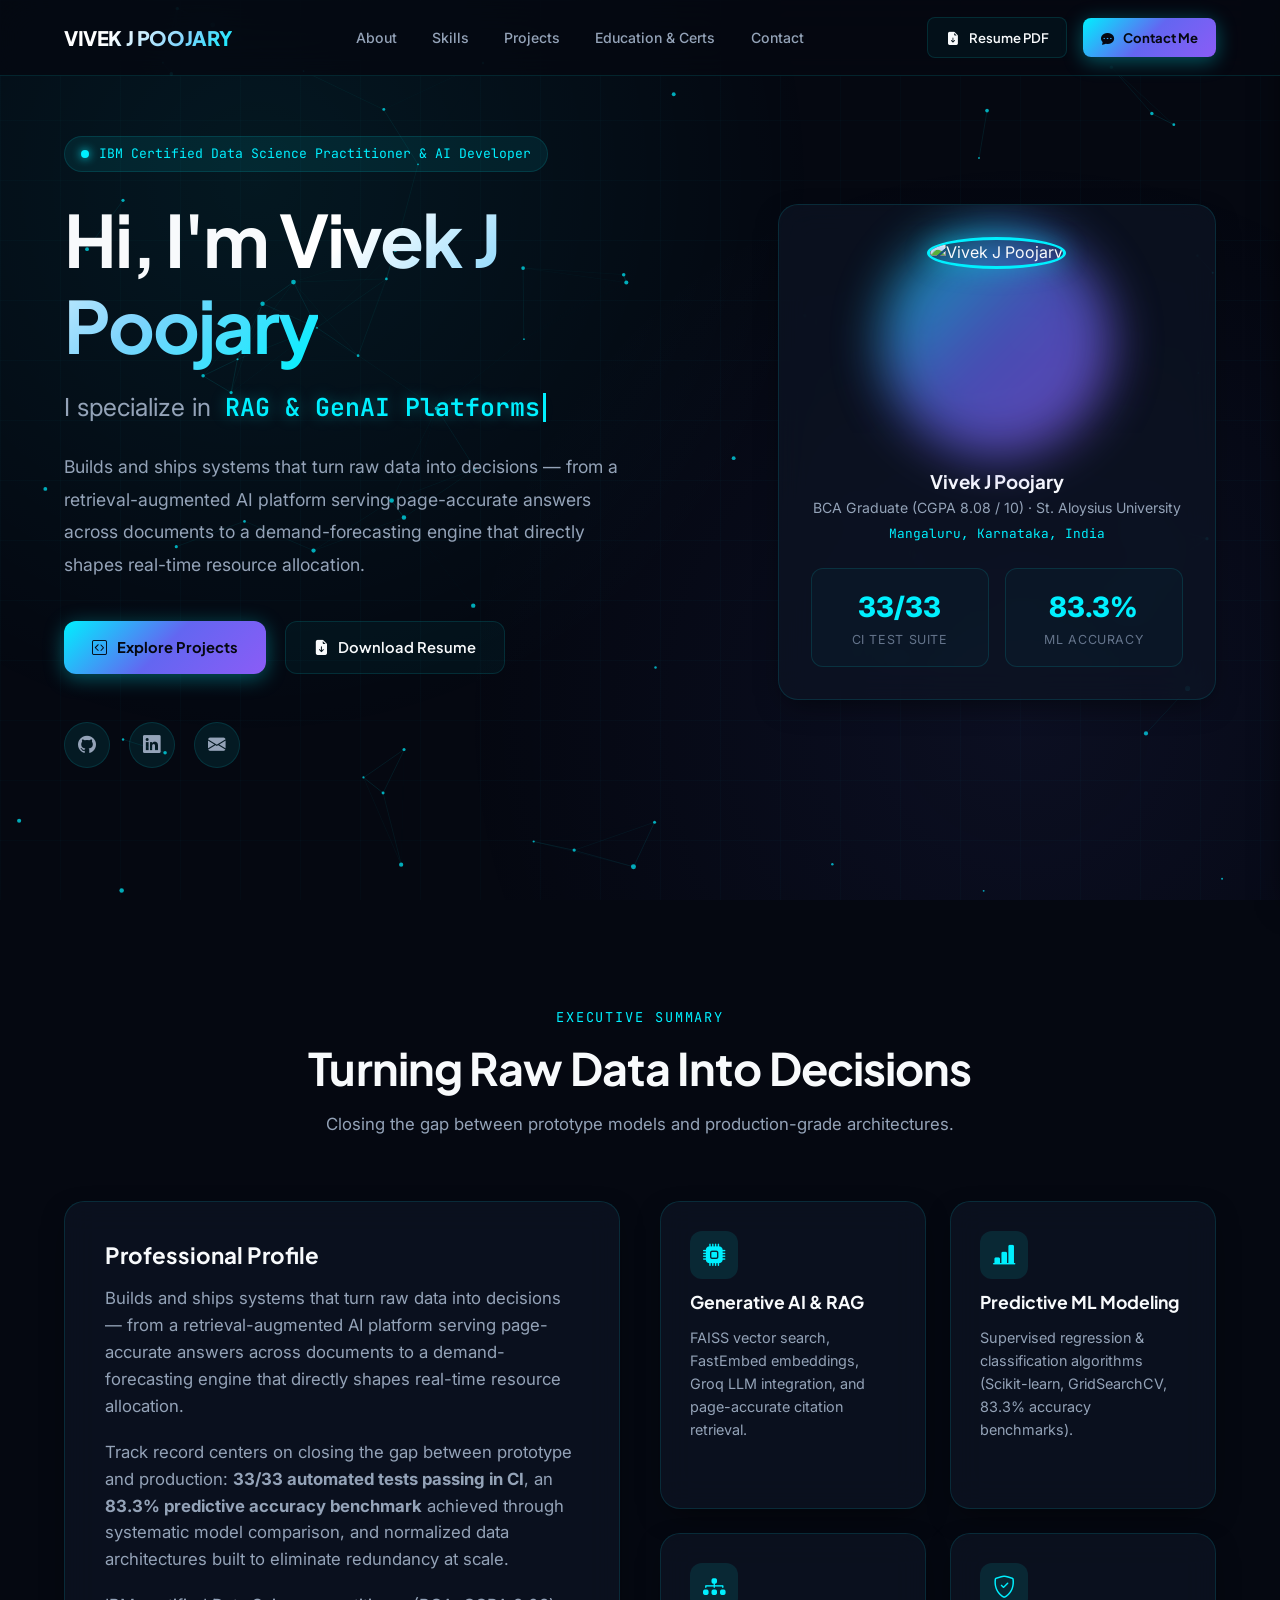
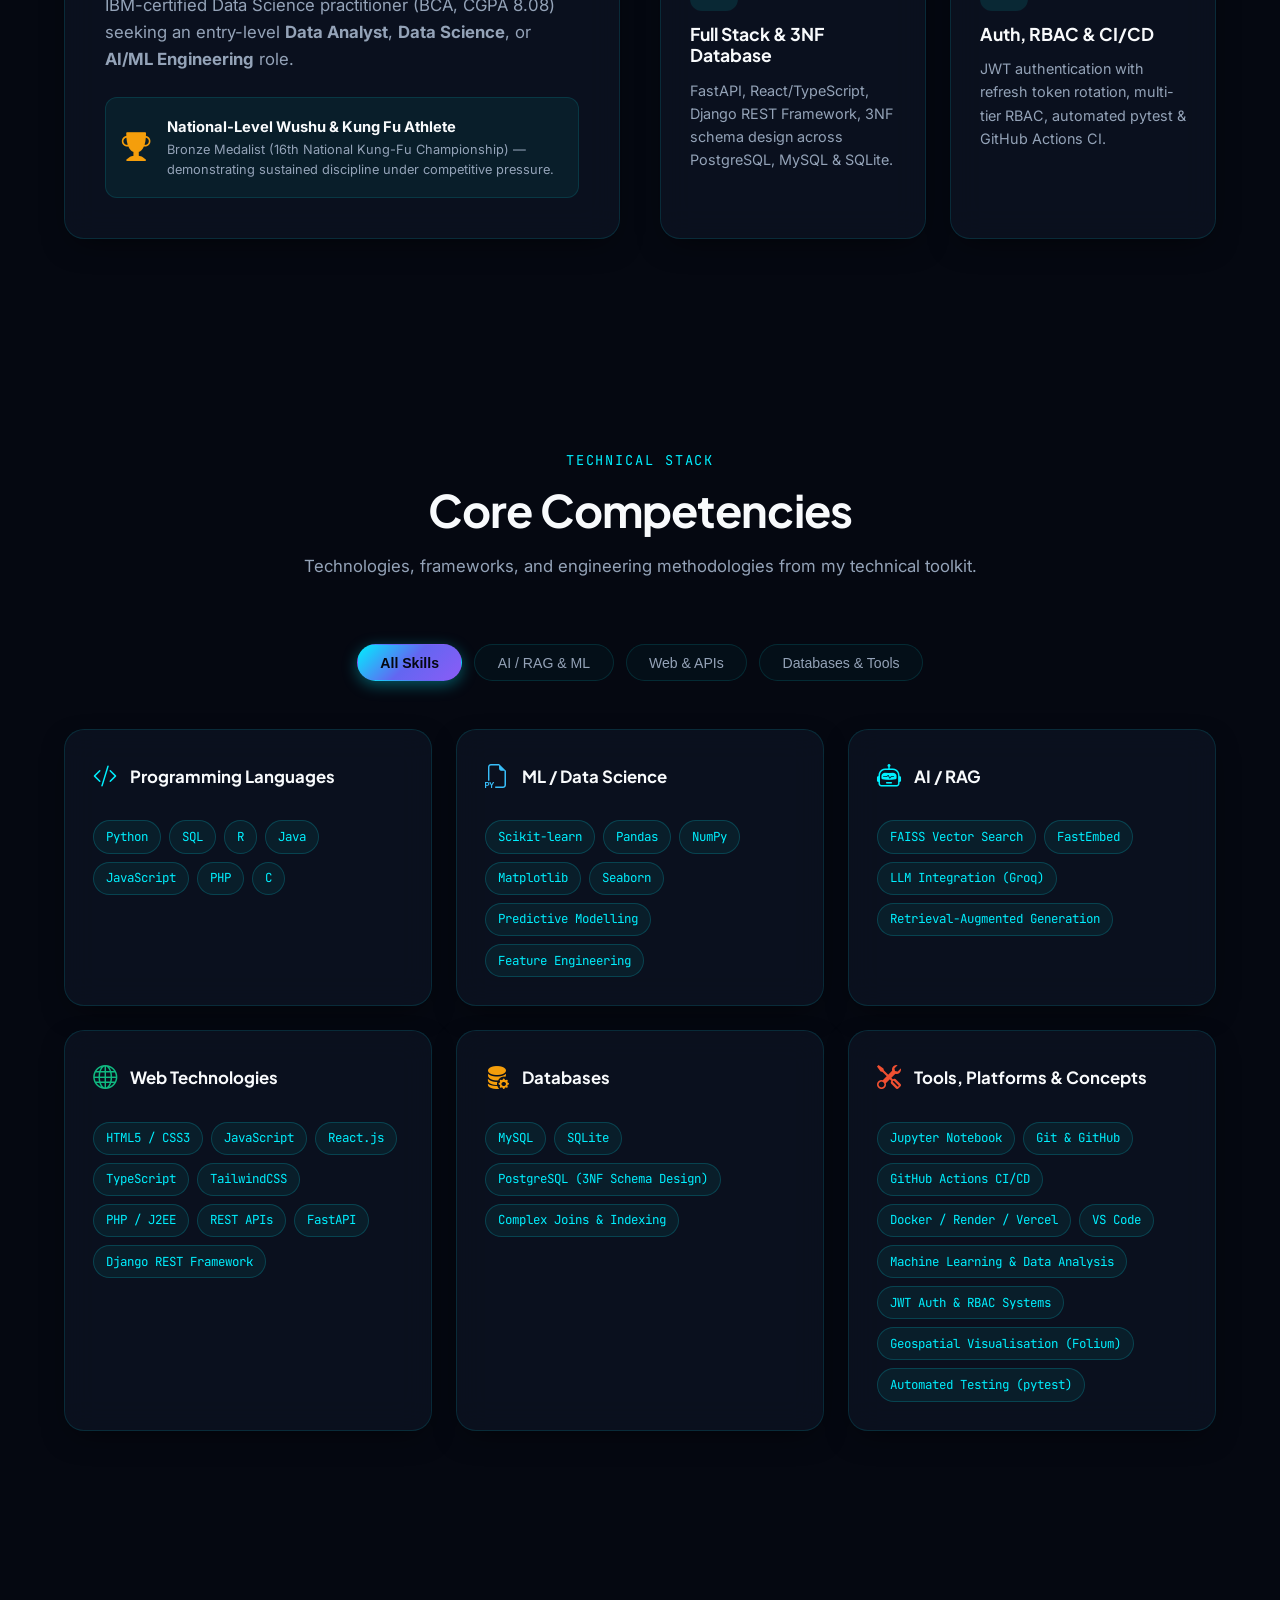
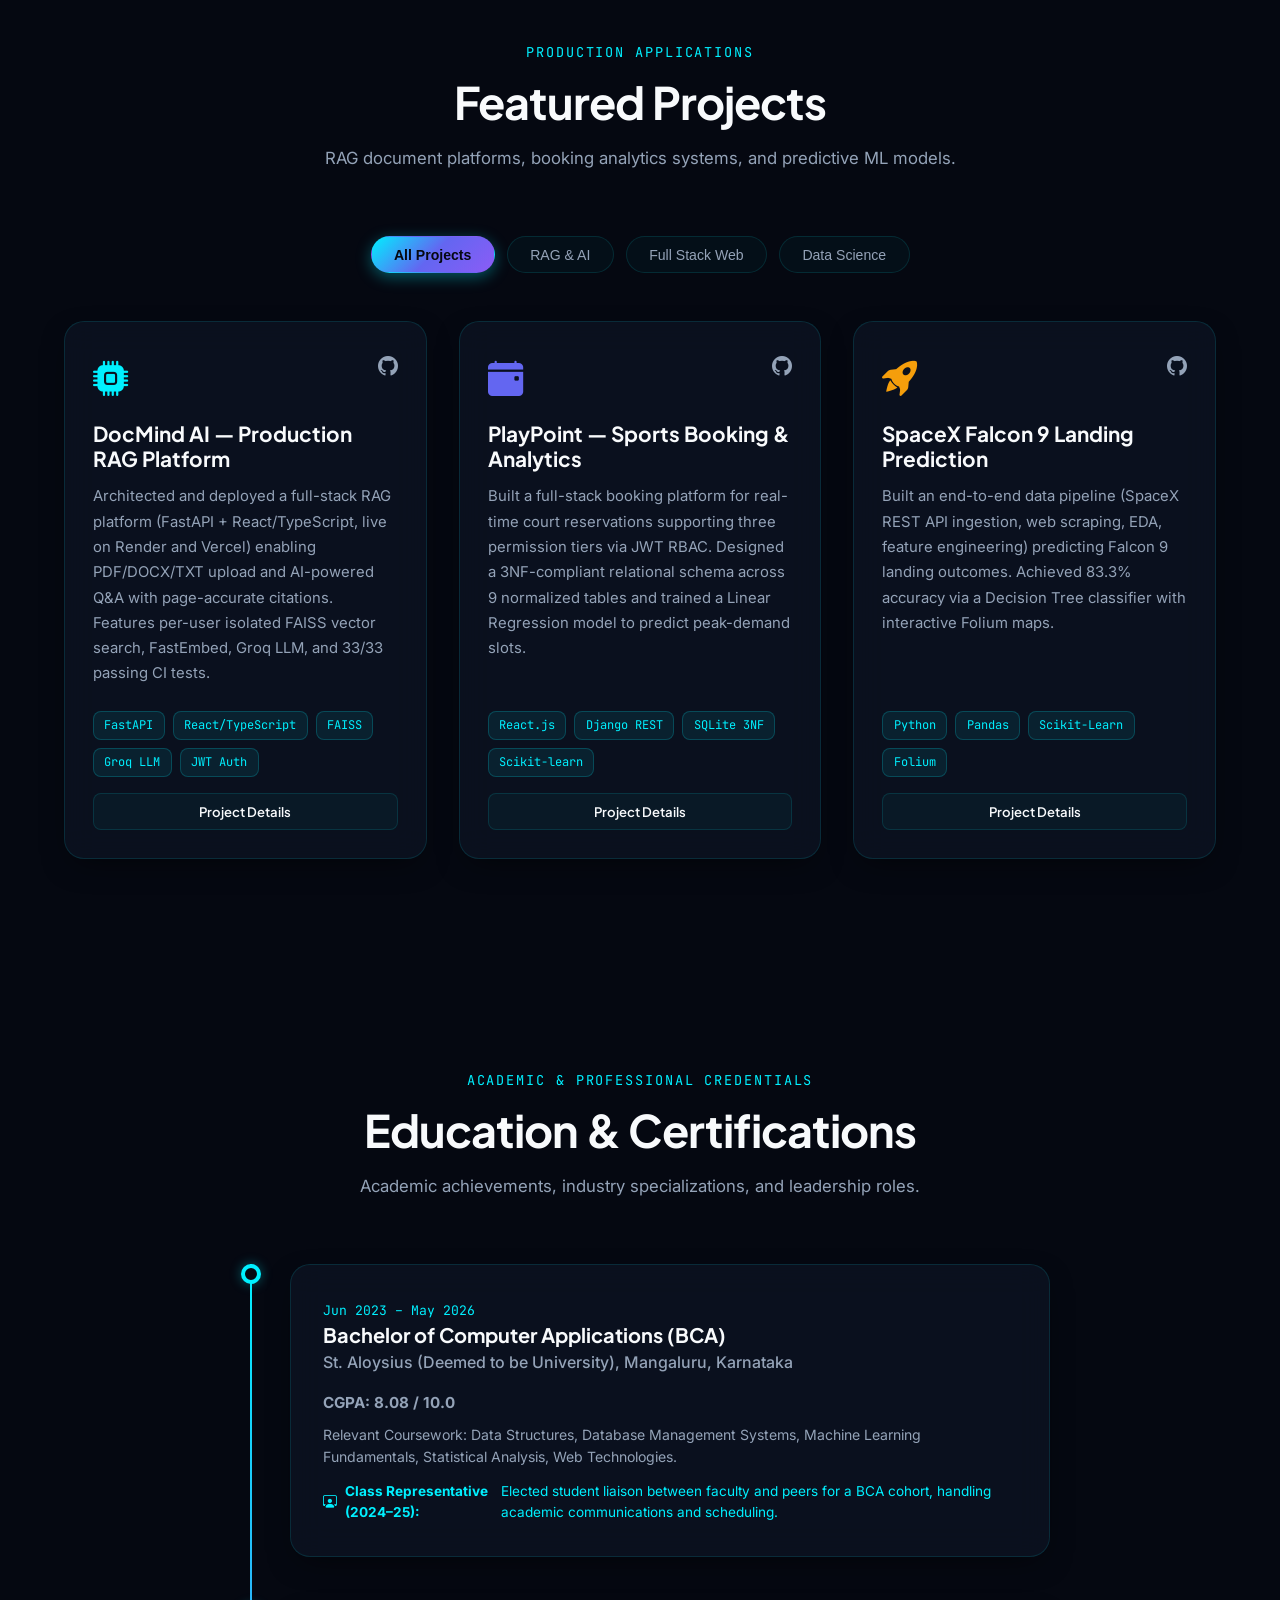
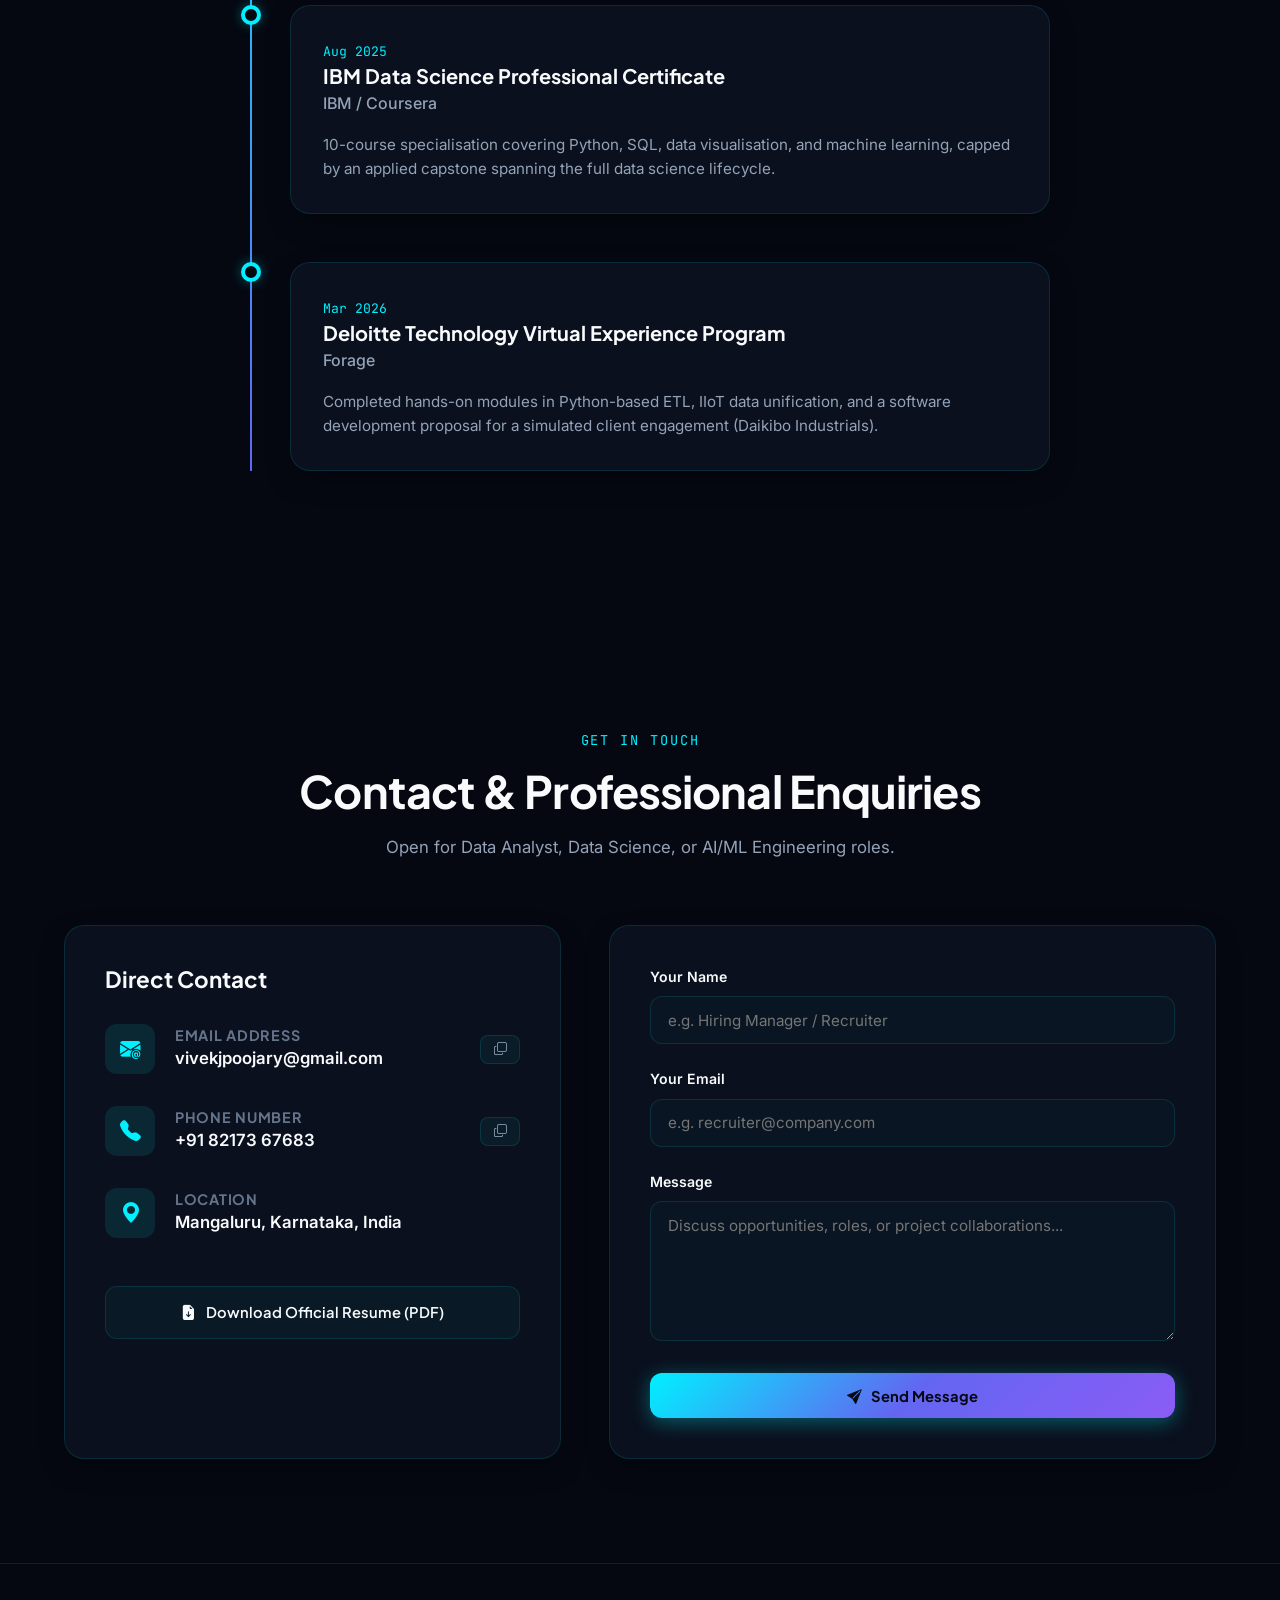
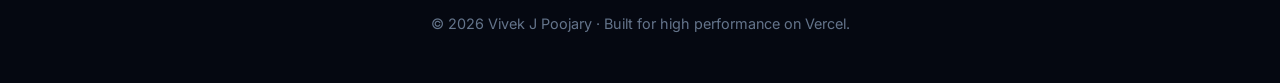
==== commit 129e192d: "Align web portfolio content 100% 1:1 with official resume PDF" ====
--- a/index.html
+++ b/index.html
@@ -13,7 +13,7 @@
   <meta property="og:type" content="website">
   <meta property="og:url" content="https://vivek-three-omega.vercel.app">
   <meta property="og:title" content="Vivek J Poojary — Data Science, AI/ML & Full Stack Engineer">
-  <meta property="og:description" content="DocMind AI RAG platform, PlayPoint venue booking, Immortals website, and SpaceX ML landing prediction. Certified by IBM & Deloitte.">
+  <meta property="og:description" content="DocMind AI RAG platform, PlayPoint venue booking, and SpaceX ML landing prediction. Certified by IBM & Deloitte.">
 
   <!-- Favicon -->
   <link rel="icon" type="image/svg+xml" href="data:image/svg+xml,<svg xmlns='http://www.w3.org/2000/svg' viewBox='0 0 100 100'><text y='.9em' font-size='90'>⚡</text></svg>">
@@ -105,7 +105,7 @@
           </div>
 
           <p class="hero-bio">
-            Building systems that turn raw data into decisions — from retrieval-augmented AI platforms (DocMind AI) to demand-forecasting engines (PlayPoint), web applications (Immortals), and predictive data science pipelines.
+            Builds and ships systems that turn raw data into decisions — from a retrieval-augmented AI platform serving page-accurate answers across documents to a demand-forecasting engine that directly shapes real-time resource allocation.
           </p>
 
           <div class="hero-cta-group">
@@ -118,7 +118,7 @@
           </div>
 
           <div class="hero-socials">
-            <a href="https://github.com/vivekjpoojary" target="_blank" class="social-icon" title="GitHub Profile">
+            <a href="https://github.com/Vivekjpoojary" target="_blank" class="social-icon" title="GitHub Profile">
               <i class="bi bi-github"></i>
             </a>
             <a href="https://linkedin.com/in/vivekjpoojary" target="_blank" class="social-icon" title="LinkedIn Profile">
@@ -171,10 +171,13 @@
         <div class="glass-card about-card-text">
           <h3 style="margin-bottom: 1rem; font-size: 1.4rem;">Professional Profile</h3>
           <p>
-            I am a Data Science and AI/ML practitioner with a strong foundation in Full Stack Web Engineering. My track record centers on building production systems with verified quality — from FAISS vector search RAG document platforms to 3NF relational schemas and automated CI pipelines.
+            Builds and ships systems that turn raw data into decisions — from a retrieval-augmented AI platform serving page-accurate answers across documents to a demand-forecasting engine that directly shapes real-time resource allocation.
           </p>
           <p>
-            Seeking entry-level <strong>Data Analyst</strong>, <strong>Data Science</strong>, or <strong>AI/ML Engineering</strong> roles where I can drive measurable algorithmic impact.
+            Track record centers on closing the gap between prototype and production: <strong>33/33 automated tests passing in CI</strong>, an <strong>83.3% predictive accuracy benchmark</strong> achieved through systematic model comparison, and normalized data architectures built to eliminate redundancy at scale.
+          </p>
+          <p>
+            IBM-certified Data Science practitioner (BCA, CGPA 8.08) seeking an entry-level <strong>Data Analyst</strong>, <strong>Data Science</strong>, or <strong>AI/ML Engineering</strong> role.
           </p>
 
           <!-- Achievement Highlight Badge -->
@@ -182,7 +185,7 @@
             <i class="bi bi-trophy-fill" style="font-size: 1.8rem; color: var(--accent-gold);"></i>
             <div>
               <strong style="font-size: 0.92rem; color: var(--text-main);">National-Level Wushu & Kung Fu Athlete</strong>
-              <p style="font-size: 0.8rem; color: var(--text-muted); margin: 0;">Bronze Medalist (16th National Kung-Fu Championship) — demonstrating discipline and focus under pressure.</p>
+              <p style="font-size: 0.8rem; color: var(--text-muted); margin: 0;">Bronze Medalist (16th National Kung-Fu Championship) — demonstrating sustained discipline under competitive pressure.</p>
             </div>
           </div>
         </div>
@@ -224,7 +227,7 @@
     </div>
   </section>
 
-  <!-- Technical Skills Section (Modern Competency Tags) -->
+  <!-- Technical Skills Section (1:1 Resume Match) -->
   <section id="skills">
     <div class="container">
       <div class="section-header">
@@ -241,111 +244,128 @@
       </div>
 
       <div class="skills-grid">
-        <!-- AI / RAG & ML -->
+        <!-- Programming Languages -->
+        <div class="glass-card skill-card" data-category="web">
+          <div class="skill-top">
+            <div class="skill-info">
+              <i class="bi bi-code-slash skill-icon" style="color: var(--accent-cyan);"></i>
+              <h4 class="skill-name">Programming Languages</h4>
+            </div>
+          </div>
+          <div class="skill-chips">
+            <span class="chip">Python</span>
+            <span class="chip">SQL</span>
+            <span class="chip">R</span>
+            <span class="chip">Java</span>
+            <span class="chip">JavaScript</span>
+            <span class="chip">PHP</span>
+            <span class="chip">C</span>
+          </div>
+        </div>
+
+        <!-- ML / Data Science -->
+        <div class="glass-card skill-card" data-category="ai">
+          <div class="skill-top">
+            <div class="skill-info">
+              <i class="bi bi-filetype-py skill-icon" style="color: #38bdf8;"></i>
+              <h4 class="skill-name">ML / Data Science</h4>
+            </div>
+          </div>
+          <div class="skill-chips">
+            <span class="chip">Scikit-learn</span>
+            <span class="chip">Pandas</span>
+            <span class="chip">NumPy</span>
+            <span class="chip">Matplotlib</span>
+            <span class="chip">Seaborn</span>
+            <span class="chip">Predictive Modelling</span>
+            <span class="chip">Feature Engineering</span>
+          </div>
+        </div>
+
+        <!-- AI / RAG -->
         <div class="glass-card skill-card" data-category="ai">
           <div class="skill-top">
             <div class="skill-info">
               <i class="bi bi-robot skill-icon" style="color: var(--accent-cyan);"></i>
-              <h4 class="skill-name">Generative AI & RAG</h4>
+              <h4 class="skill-name">AI / RAG</h4>
             </div>
           </div>
           <div class="skill-chips">
             <span class="chip">FAISS Vector Search</span>
             <span class="chip">FastEmbed</span>
-            <span class="chip">Groq LLM Integration</span>
-            <span class="chip">Page Citation Retrieval</span>
-          </div>
-        </div>
-
-        <div class="glass-card skill-card" data-category="ai">
-          <div class="skill-top">
-            <div class="skill-info">
-              <i class="bi bi-filetype-py skill-icon" style="color: #38bdf8;"></i>
-              <h4 class="skill-name">Machine Learning & Data Analysis</h4>
-            </div>
-          </div>
-          <div class="skill-chips">
-            <span class="chip">Scikit-learn</span>
-            <span class="chip">Pandas & NumPy</span>
-            <span class="chip">Predictive Modeling</span>
-            <span class="chip">GridSearchCV</span>
-            <span class="chip">Feature Engineering</span>
-          </div>
-        </div>
-
-        <!-- Web & APIs -->
+            <span class="chip">LLM Integration (Groq)</span>
+            <span class="chip">Retrieval-Augmented Generation</span>
+          </div>
+        </div>
+
+        <!-- Web Technologies -->
         <div class="glass-card skill-card" data-category="web">
           <div class="skill-top">
             <div class="skill-info">
-              <i class="bi bi-lightning-charge-fill skill-icon" style="color: #10b981;"></i>
-              <h4 class="skill-name">Backend & REST APIs</h4>
+              <i class="bi bi-globe skill-icon" style="color: #10b981;"></i>
+              <h4 class="skill-name">Web Technologies</h4>
             </div>
           </div>
           <div class="skill-chips">
+            <span class="chip">HTML5 / CSS3</span>
+            <span class="chip">JavaScript</span>
+            <span class="chip">React.js</span>
+            <span class="chip">TypeScript</span>
+            <span class="chip">TailwindCSS</span>
+            <span class="chip">PHP / J2EE</span>
+            <span class="chip">REST APIs</span>
             <span class="chip">FastAPI</span>
             <span class="chip">Django REST Framework</span>
-            <span class="chip">JWT Auth & Refresh Rotation</span>
-            <span class="chip">3-Tier RBAC</span>
-          </div>
-        </div>
-
-        <div class="glass-card skill-card" data-category="web">
-          <div class="skill-top">
-            <div class="skill-info">
-              <i class="bi bi-filetype-jsx skill-icon" style="color: #61dafbaa;"></i>
-              <h4 class="skill-name">Frontend Engineering</h4>
-            </div>
-          </div>
-          <div class="skill-chips">
-            <span class="chip">React.js</span>
-            <span class="chip">TypeScript</span>
-            <span class="chip">HTML5 / CSS3</span>
-            <span class="chip">JavaScript ES6+</span>
-            <span class="chip">Responsive Glassmorphism</span>
-          </div>
-        </div>
-
-        <!-- Databases & Tools -->
+          </div>
+        </div>
+
+        <!-- Databases -->
         <div class="glass-card skill-card" data-category="db">
           <div class="skill-top">
             <div class="skill-info">
               <i class="bi bi-database-fill-gear skill-icon" style="color: var(--accent-gold);"></i>
-              <h4 class="skill-name">Databases & 3NF Schema</h4>
+              <h4 class="skill-name">Databases</h4>
             </div>
           </div>
           <div class="skill-chips">
-            <span class="chip">PostgreSQL (3NF)</span>
             <span class="chip">MySQL</span>
             <span class="chip">SQLite</span>
+            <span class="chip">PostgreSQL (3NF Schema Design)</span>
             <span class="chip">Complex Joins & Indexing</span>
           </div>
         </div>
 
+        <!-- Tools & Concepts -->
         <div class="glass-card skill-card" data-category="db">
           <div class="skill-top">
             <div class="skill-info">
-              <i class="bi bi-git skill-icon" style="color: #f05032;"></i>
-              <h4 class="skill-name">DevOps & Automated Testing</h4>
+              <i class="bi bi-tools skill-icon" style="color: #f05032;"></i>
+              <h4 class="skill-name">Tools, Platforms & Concepts</h4>
             </div>
           </div>
           <div class="skill-chips">
+            <span class="chip">Jupyter Notebook</span>
+            <span class="chip">Git & GitHub</span>
             <span class="chip">GitHub Actions CI/CD</span>
-            <span class="chip">Pytest (33/33 Passing)</span>
-            <span class="chip">Docker-Ready Deployments</span>
-            <span class="chip">Vercel & Render</span>
+            <span class="chip">Docker / Render / Vercel</span>
+            <span class="chip">VS Code</span>
+            <span class="chip">Machine Learning & Data Analysis</span>
+            <span class="chip">JWT Auth & RBAC Systems</span>
+            <span class="chip">Geospatial Visualisation (Folium)</span>
+            <span class="chip">Automated Testing (pytest)</span>
           </div>
         </div>
       </div>
     </div>
   </section>
 
-  <!-- Featured Projects Section -->
+  <!-- Featured Projects Section (1:1 Resume Match) -->
   <section id="projects">
     <div class="container">
       <div class="section-header">
         <span class="section-subtitle">Production Applications</span>
         <h2 class="section-title">Featured Projects</h2>
-        <p class="section-desc">Production RAG platforms, full-stack web solutions, and predictive ML systems.</p>
+        <p class="section-desc">RAG document platforms, booking analytics systems, and predictive ML models.</p>
       </div>
 
       <div class="skills-filter projects-filter">
@@ -369,7 +389,7 @@
             </div>
             <div class="project-body">
               <h3 class="project-title">DocMind AI — Production RAG Platform</h3>
-              <p class="project-desc">Full-stack document intelligence platform enabling PDF/DOCX/TXT upload and AI Q&A with page-accurate citations. Features per-user isolated FAISS vector search, FastEmbed, Groq LLM, and 33/33 passing CI tests.</p>
+              <p class="project-desc">Architected and deployed a full-stack RAG platform (FastAPI + React/TypeScript, live on Render and Vercel) enabling PDF/DOCX/TXT upload and AI-powered Q&A with page-accurate citations. Features per-user isolated FAISS vector search, FastEmbed, Groq LLM, and 33/33 passing CI tests.</p>
               <ul class="project-tags">
                 <li class="tag">FastAPI</li>
                 <li class="tag">React/TypeScript</li>
@@ -378,8 +398,8 @@
                 <li class="tag">JWT Auth</li>
               </ul>
               <button class="btn btn-outline btn-sm view-project-btn" style="margin-top: 1rem;" 
-                data-title="DocMind AI — Production RAG Platform"
-                data-desc="Architected and deployed a production RAG platform (FastAPI + React/TypeScript, live on Render and Vercel). Implemented per-user isolated FAISS vector search with FastEmbed embeddings for low-latency document Q&A with page citations. Built JWT auth with refresh-token rotation and rate limiting, validated by 33/33 automated tests in GitHub Actions CI."
+                data-title="DocMind AI — Production RAG Document Intelligence Platform"
+                data-desc="Architected and deployed a full-stack RAG platform (FastAPI + React/TypeScript, live on Render and Vercel) enabling PDF/DOCX/TXT upload and AI-powered Q&A with page-accurate citations. Implemented per-user isolated FAISS vector search with FastEmbed embeddings and Groq LLM integration for low-latency retrieval-augmented generation. Built JWT-based auth with refresh-token rotation and rate limiting; validated with 33/33 automated tests passing via GitHub Actions CI."
                 data-tags="FastAPI, React.js, TypeScript, FAISS Vector Search, FastEmbed, Groq LLM, Pytest, GitHub Actions CI/CD"
                 data-link="https://github.com/vivekjpoojary/docmind-ai">
                 Project Details
@@ -394,14 +414,14 @@
             <div class="project-header">
               <i class="bi bi-calendar-event-fill folder-icon" style="color: var(--accent-indigo);"></i>
               <div class="project-links">
-                <a href="https://github.com/vivekjpoojary" target="_blank" class="project-link-icon" title="View Profile on GitHub">
+                <a href="https://github.com/Vivekjpoojary" target="_blank" class="project-link-icon" title="View Profile on GitHub">
                   <i class="bi bi-github"></i>
                 </a>
               </div>
             </div>
             <div class="project-body">
               <h3 class="project-title">PlayPoint — Sports Booking & Analytics</h3>
-              <p class="project-desc">Full-stack court reservation system with 3-tier JWT Role-Based Access Control and a 3NF relational schema across 9 normalized tables. Integrates a Scikit-Learn Linear Regression model to predict peak-demand slots.</p>
+              <p class="project-desc">Built a full-stack booking platform for real-time court reservations supporting three permission tiers via JWT RBAC. Designed a 3NF-compliant relational schema across 9 normalized tables and trained a Linear Regression model to predict peak-demand slots.</p>
               <ul class="project-tags">
                 <li class="tag">React.js</li>
                 <li class="tag">Django REST</li>
@@ -410,60 +430,29 @@
               </ul>
               <button class="btn btn-outline btn-sm view-project-btn" style="margin-top: 1rem;"
                 data-title="PlayPoint — Sports Venue Booking & Analytics Platform"
-                data-desc="Built real-time sports booking platform supporting three permission tiers via JWT RBAC. Designed a 3NF-compliant relational database schema eliminating redundant data. Trained a Linear Regression model on booking history to predict peak demand and populate live Matplotlib dashboards."
+                data-desc="Built a full-stack booking platform for real-time court reservations, supporting three permission tiers via a JWT-based Role-Based Access Control system. Designed a 3NF-compliant relational schema across nine normalized tables, enforcing referential integrity and eliminating redundant data across all modules. Trained a Linear Regression model on historical booking data to predict peak-demand slots, feeding directly into the platform's slot-allocation logic and Matplotlib dashboards."
                 data-tags="React.js, Django REST Framework, SQLite (3NF), Python, Scikit-learn, Matplotlib"
-                data-link="https://github.com/vivekjpoojary">
+                data-link="https://github.com/Vivekjpoojary">
                 Project Details
               </button>
             </div>
           </div>
         </div>
 
-        <!-- Project 3: Immortals Website -->
-        <div class="project-card-wrapper" data-category="web">
-          <div class="glass-card project-card">
-            <div class="project-header">
-              <i class="bi bi-shield-lock-fill folder-icon" style="color: var(--accent-gold);"></i>
-              <div class="project-links">
-                <a href="https://github.com/vivekjpoojary" target="_blank" class="project-link-icon" title="View Profile on GitHub">
-                  <i class="bi bi-github"></i>
-                </a>
-              </div>
-            </div>
-            <div class="project-body">
-              <h3 class="project-title">Immortals — Martial Arts & Sports Portal</h3>
-              <p class="project-desc">Full-stack web platform for the Immortals sports team and martial arts academy. Features member registration, event scheduling, dynamic media galleries, and responsive UI components.</p>
-              <ul class="project-tags">
-                <li class="tag">HTML5/CSS3</li>
-                <li class="tag">JavaScript</li>
-                <li class="tag">REST API</li>
-                <li class="tag">Responsive UI</li>
-              </ul>
-              <button class="btn btn-outline btn-sm view-project-btn" style="margin-top: 1rem;"
-                data-title="Website for Immortals — Sports & Martial Arts Platform"
-                data-desc="Designed and engineered a high-performance web platform for the Immortals team. Implemented interactive event registration modules, athlete profiles, tournament achievements showcase, and dynamic media galleries."
-                data-tags="HTML5, CSS3, JavaScript ES6+, UI/UX Animations, Responsive Design, Vercel"
-                data-link="https://github.com/vivekjpoojary">
-                Project Details
-              </button>
-            </div>
-          </div>
-        </div>
-
-        <!-- Project 4: IBM Capstone Falcon 9 -->
+        <!-- Project 3: IBM Capstone Falcon 9 -->
         <div class="project-card-wrapper" data-category="data">
           <div class="glass-card project-card">
             <div class="project-header">
               <i class="bi bi-rocket-takeoff-fill folder-icon" style="color: #f59e0b;"></i>
               <div class="project-links">
-                <a href="https://github.com/vivekjpoojary" target="_blank" class="project-link-icon" title="View Profile on GitHub">
+                <a href="https://github.com/Vivekjpoojary" target="_blank" class="project-link-icon" title="View Profile on GitHub">
                   <i class="bi bi-github"></i>
                 </a>
               </div>
             </div>
             <div class="project-body">
               <h3 class="project-title">SpaceX Falcon 9 Landing Prediction</h3>
-              <p class="project-desc">End-to-end data pipeline (REST API ingestion, web scraping, EDA, feature engineering) predicting SpaceX booster landings. Achieved 83.3% accuracy via Decision Tree with interactive Folium maps.</p>
+              <p class="project-desc">Built an end-to-end data pipeline (SpaceX REST API ingestion, web scraping, EDA, feature engineering) predicting Falcon 9 landing outcomes. Achieved 83.3% accuracy via a Decision Tree classifier with interactive Folium maps.</p>
               <ul class="project-tags">
                 <li class="tag">Python</li>
                 <li class="tag">Pandas</li>
@@ -471,10 +460,10 @@
                 <li class="tag">Folium</li>
               </ul>
               <button class="btn btn-outline btn-sm view-project-btn" style="margin-top: 1rem;"
-                data-title="IBM Data Science Capstone — SpaceX Falcon 9 Prediction"
-                data-desc="Constructed data ingestion pipeline fetching launch telemetry from SpaceX API and web scraping mission data. Conducted exploratory analysis and benchmarked 4 classifiers (Logistic Regression, Decision Tree, SVM, KNN). Achieved 83.3% accuracy with GridSearchCV and visualized launch site proximity using interactive Folium geospatial maps."
+                data-title="IBM Data Science Capstone — Falcon 9 Landing Prediction"
+                data-desc="Built an end-to-end pipeline — SpaceX REST API ingestion and web scraping, EDA, feature engineering, and modelling — to predict Falcon 9 first-stage landing outcomes. Benchmarked four classifiers (Logistic Regression, Decision Tree, SVM, KNN); a GridSearchCV-tuned Decision Tree achieved 83.3% accuracy, the best of the set. Built interactive Folium maps to visualise launch-site proximity and surface spatial patterns across historical missions."
                 data-tags="Python, Pandas, NumPy, Scikit-learn, GridSearchCV, Folium Geospatial, Matplotlib"
-                data-link="https://github.com/vivekjpoojary">
+                data-link="https://github.com/Vivekjpoojary">
                 Project Details
               </button>
             </div>
@@ -484,7 +473,7 @@
     </div>
   </section>
 
-  <!-- Education & Certifications Section -->
+  <!-- Education & Certifications Section (1:1 Resume Match) -->
   <section id="credentials">
     <div class="container">
       <div class="section-header">
@@ -504,10 +493,10 @@
             <div class="timeline-body">
               <p><strong>CGPA: 8.08 / 10.0</strong></p>
               <p style="margin-top: 0.5rem; font-size: 0.88rem; color: var(--text-muted);">
-                Relevant Coursework: Data Structures, Database Management Systems (DBMS), Machine Learning Fundamentals, Statistical Analysis, Web Technologies.
+                Relevant Coursework: Data Structures, Database Management Systems, Machine Learning Fundamentals, Statistical Analysis, Web Technologies.
               </p>
               <div style="margin-top: 0.75rem; display: inline-flex; align-items: center; gap: 0.5rem; color: var(--accent-cyan); font-size: 0.85rem;">
-                <i class="bi bi-person-workspace"></i> <strong>Class Representative (2024–25):</strong> Elected student liaison for the BCA cohort handling communications and academic scheduling.
+                <i class="bi bi-person-workspace"></i> <strong>Class Representative (2024–25):</strong> Elected student liaison between faculty and peers for a BCA cohort, handling academic communications and scheduling.
               </div>
             </div>
           </div>
@@ -521,7 +510,7 @@
             <h3 class="timeline-role">IBM Data Science Professional Certificate</h3>
             <div class="timeline-company">IBM / Coursera</div>
             <div class="timeline-body">
-              <p>10-course specialization covering Python programming, SQL querying, data visualization, and machine learning, capped by an applied capstone project spanning the full data science lifecycle.</p>
+              <p>10-course specialisation covering Python, SQL, data visualisation, and machine learning, capped by an applied capstone spanning the full data science lifecycle.</p>
             </div>
           </div>
         </div>
@@ -534,7 +523,7 @@
             <h3 class="timeline-role">Deloitte Technology Virtual Experience Program</h3>
             <div class="timeline-company">Forage</div>
             <div class="timeline-body">
-              <p>Completed practical modules in Python-based ETL data processing, IIoT data unification, and software architecture proposals for simulated client engagements (Daikibo Industrials).</p>
+              <p>Completed hands-on modules in Python-based ETL, IIoT data unification, and a software development proposal for a simulated client engagement (Daikibo Industrials).</p>
             </div>
           </div>
         </div>
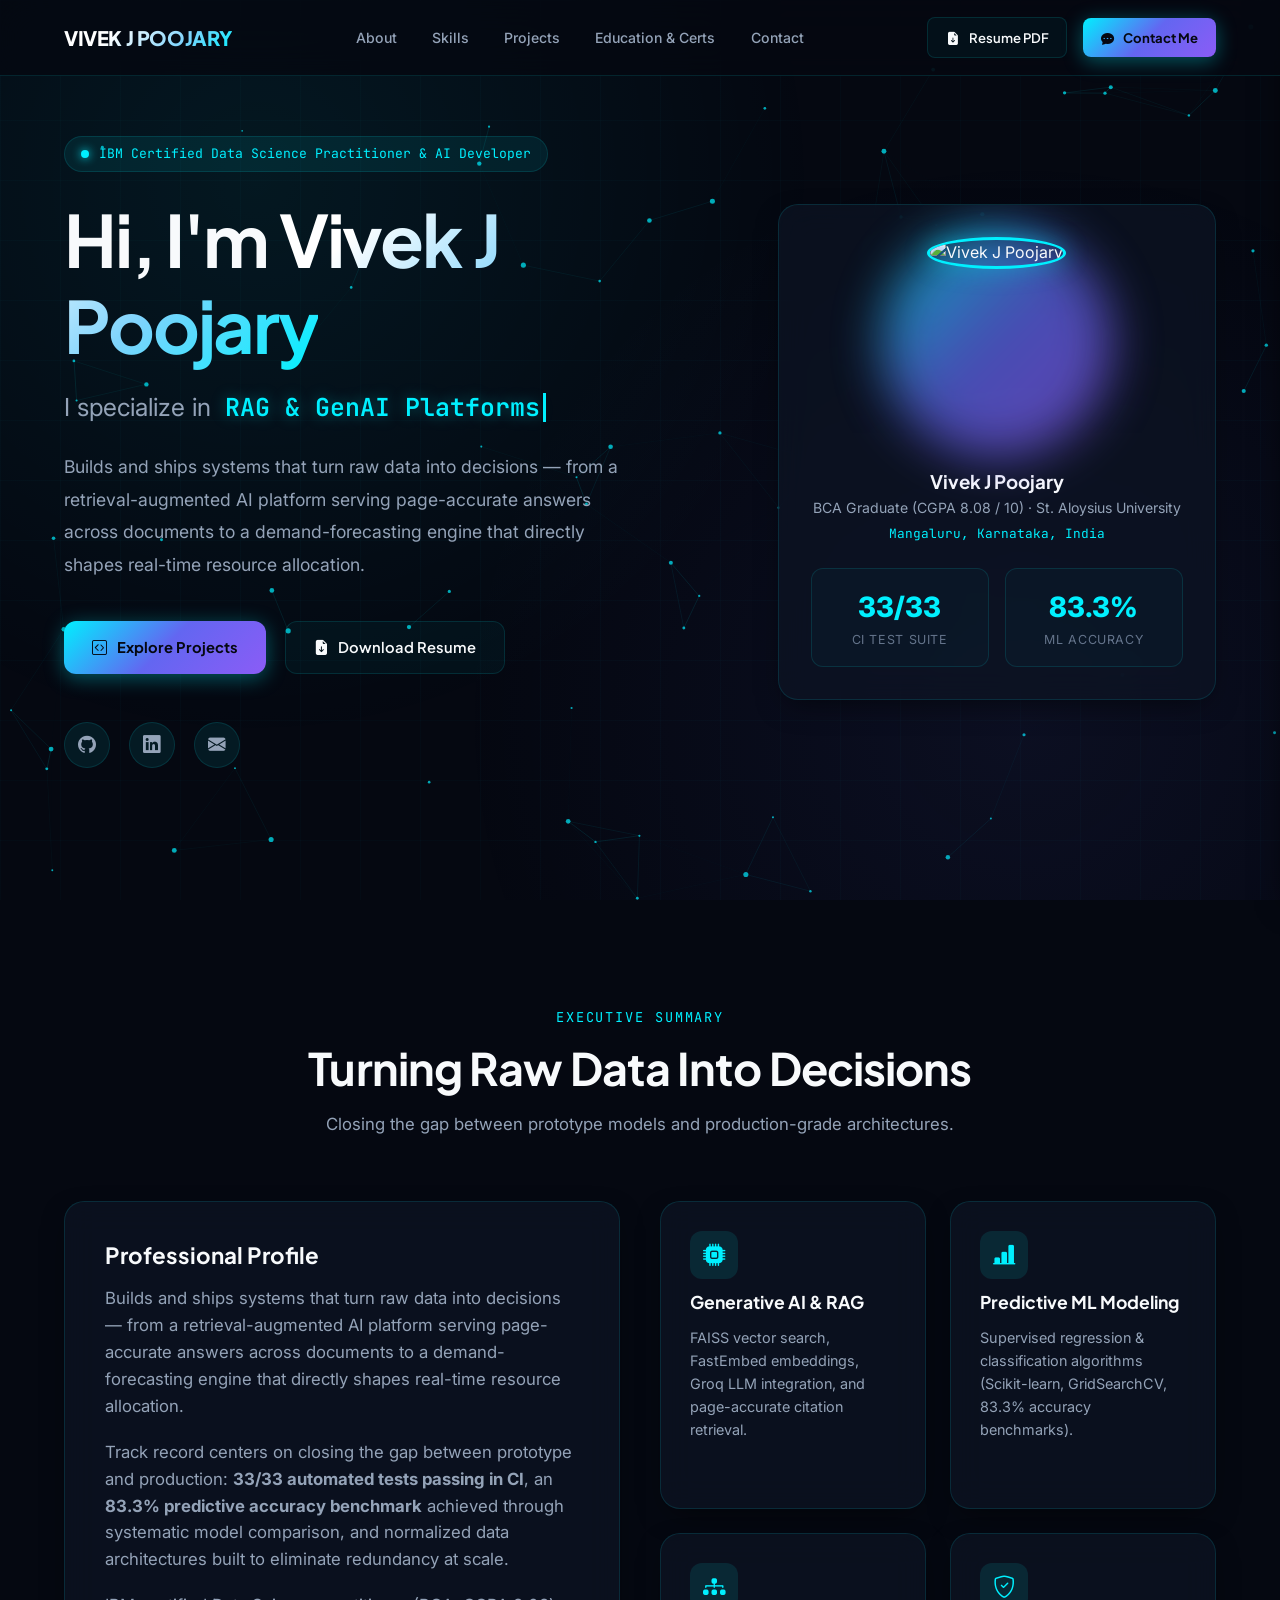
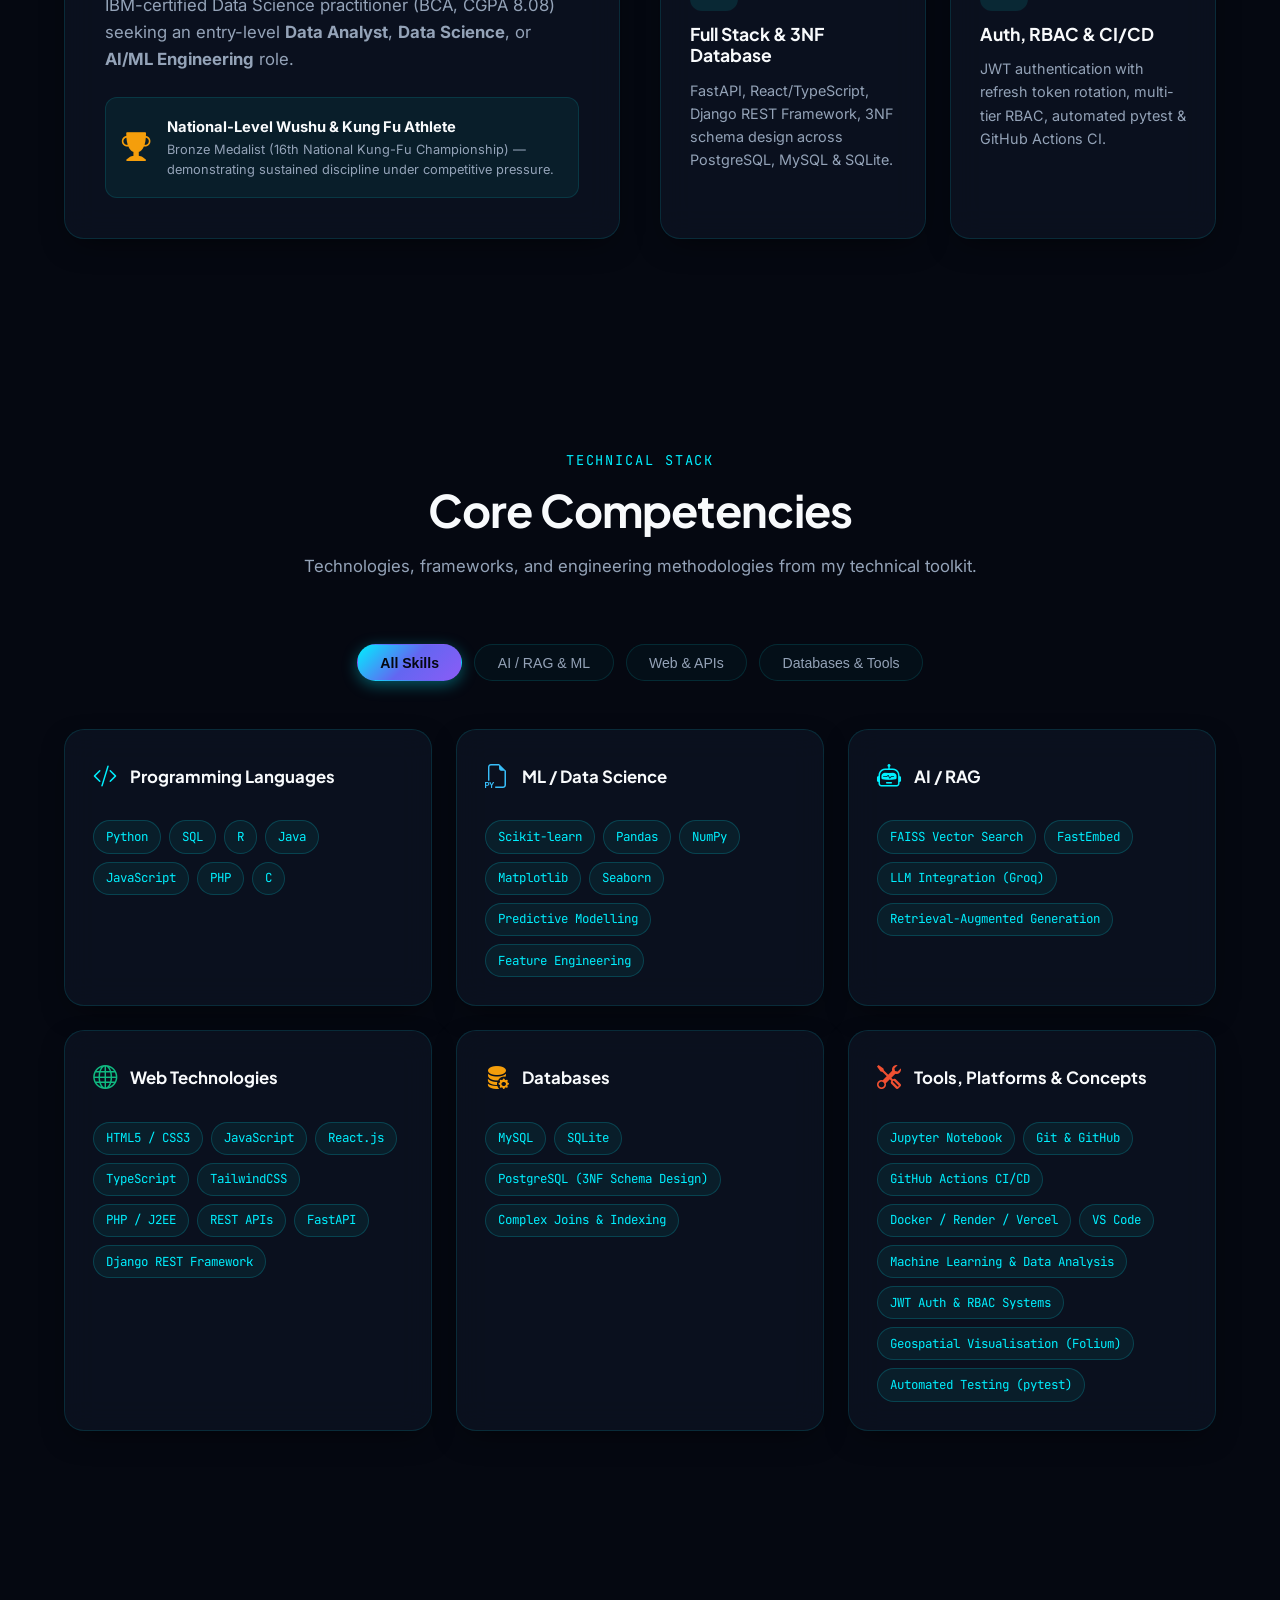
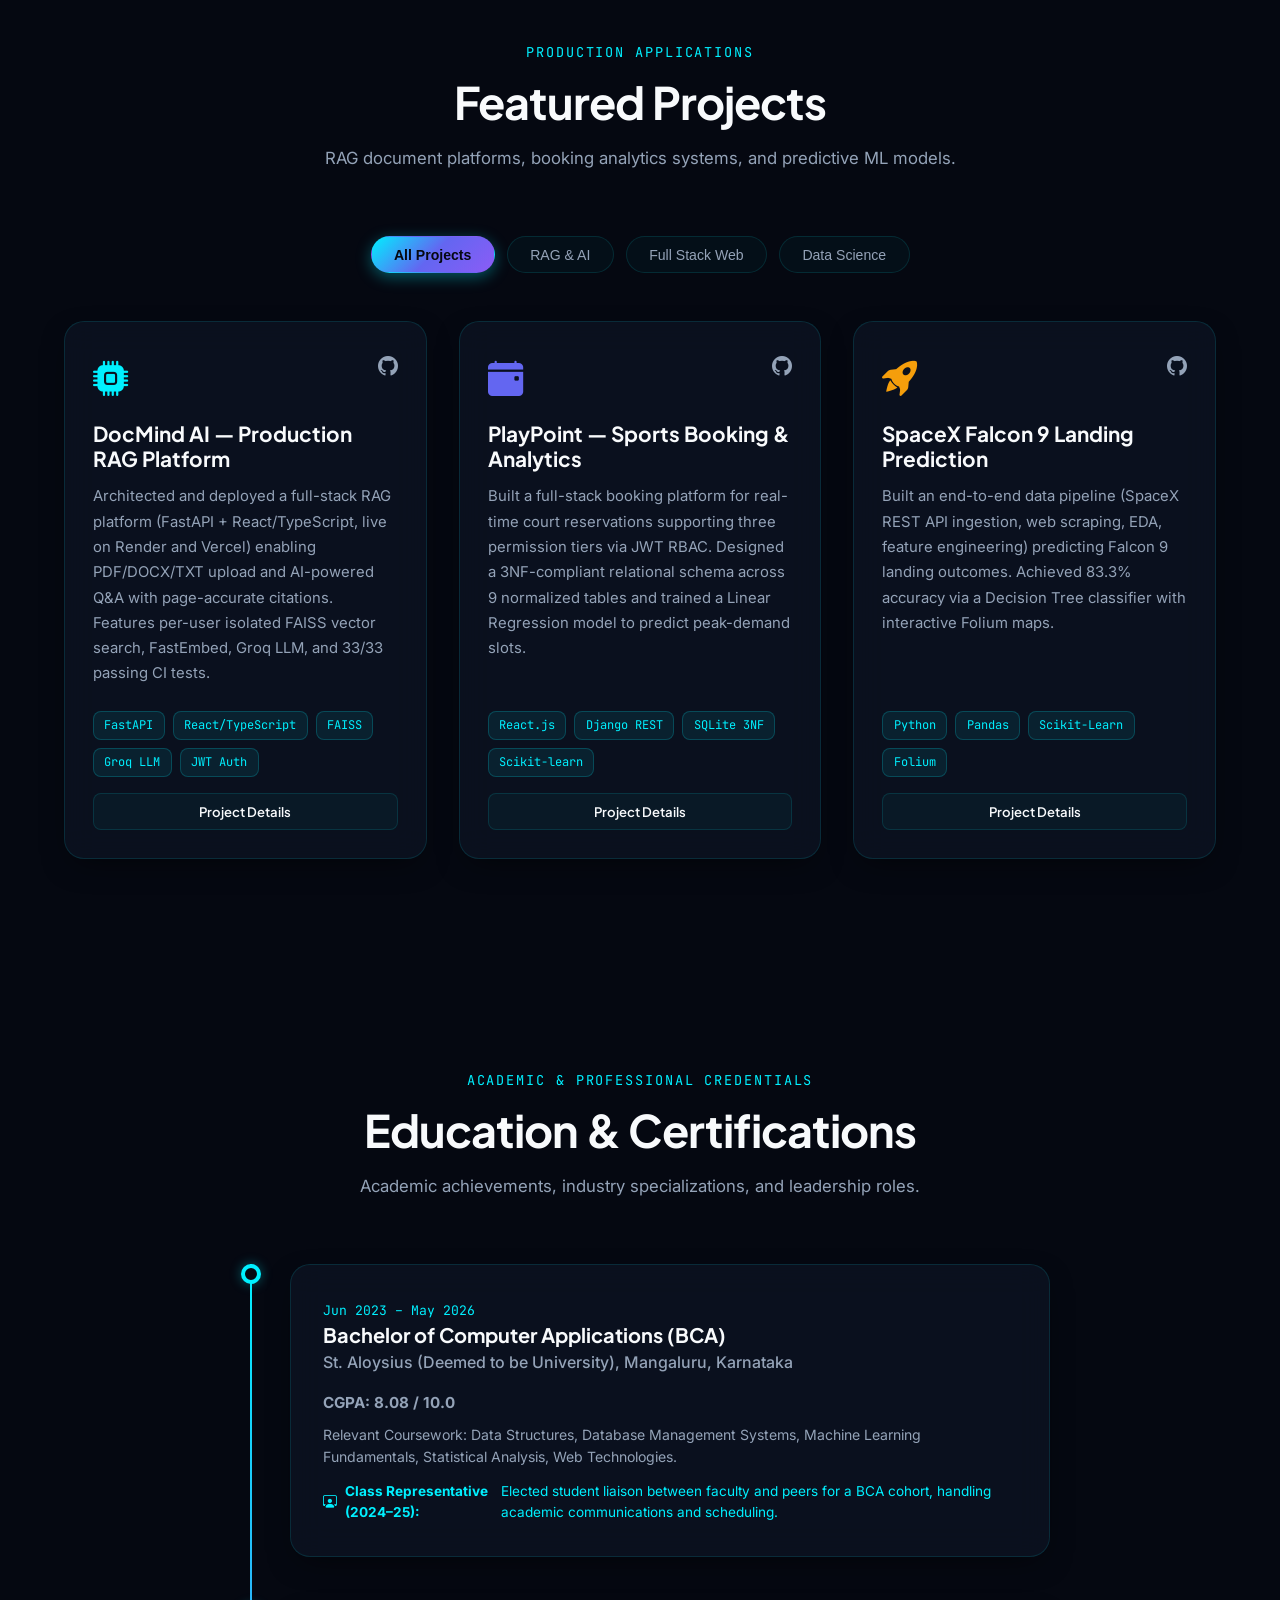
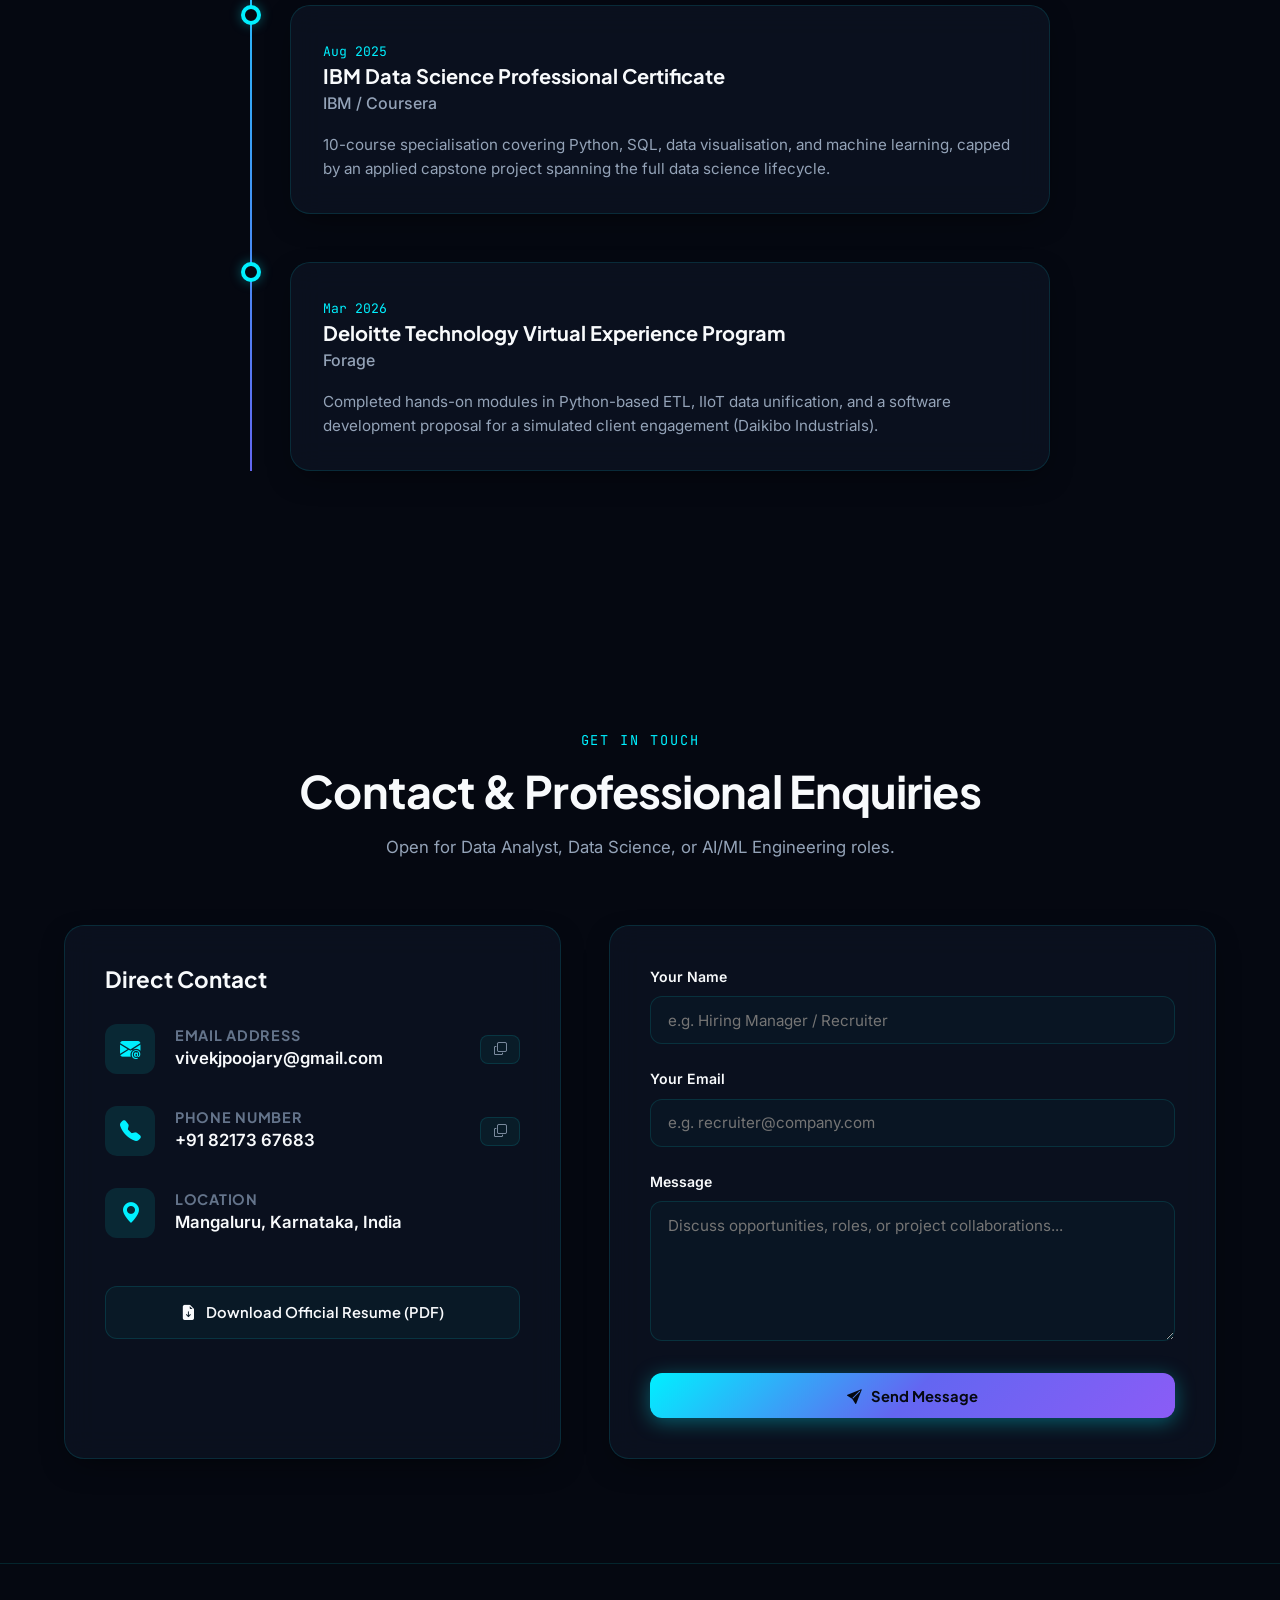
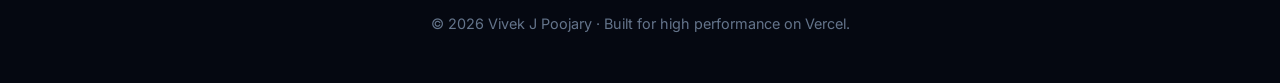
==== commit fcdda36d: "Implement bulletproof FormSubmit contact form handler with JSON headers and HTML POST fallback to vi" ====
--- a/index.html
+++ b/index.html
@@ -510,7 +510,7 @@
             <h3 class="timeline-role">IBM Data Science Professional Certificate</h3>
             <div class="timeline-company">IBM / Coursera</div>
             <div class="timeline-body">
-              <p>10-course specialisation covering Python, SQL, data visualisation, and machine learning, capped by an applied capstone spanning the full data science lifecycle.</p>
+              <p>10-course specialisation covering Python, SQL, data visualisation, and machine learning, capped by an applied capstone project spanning the full data science lifecycle.</p>
             </div>
           </div>
         </div>
@@ -588,10 +588,11 @@
           </div>
         </div>
 
-        <!-- Contact Form (Direct Email Delivery via FormSubmit) -->
+        <!-- Contact Form (Standard HTML POST to FormSubmit with fallback) -->
         <div class="glass-card contact-form-card">
           <form id="contact-form" action="https://formsubmit.co/vivekjpoojary@gmail.com" method="POST">
-            <input type="hidden" name="_subject" value="New Portfolio Message for Vivek J Poojary">
+            <input type="hidden" name="_next" value="https://vivek-three-omega.vercel.app?message=sent">
+            <input type="hidden" name="_subject" value="New Portfolio Inquiry for Vivek J Poojary">
             <input type="hidden" name="_captcha" value="false">
             <input type="hidden" name="_template" value="table">
             
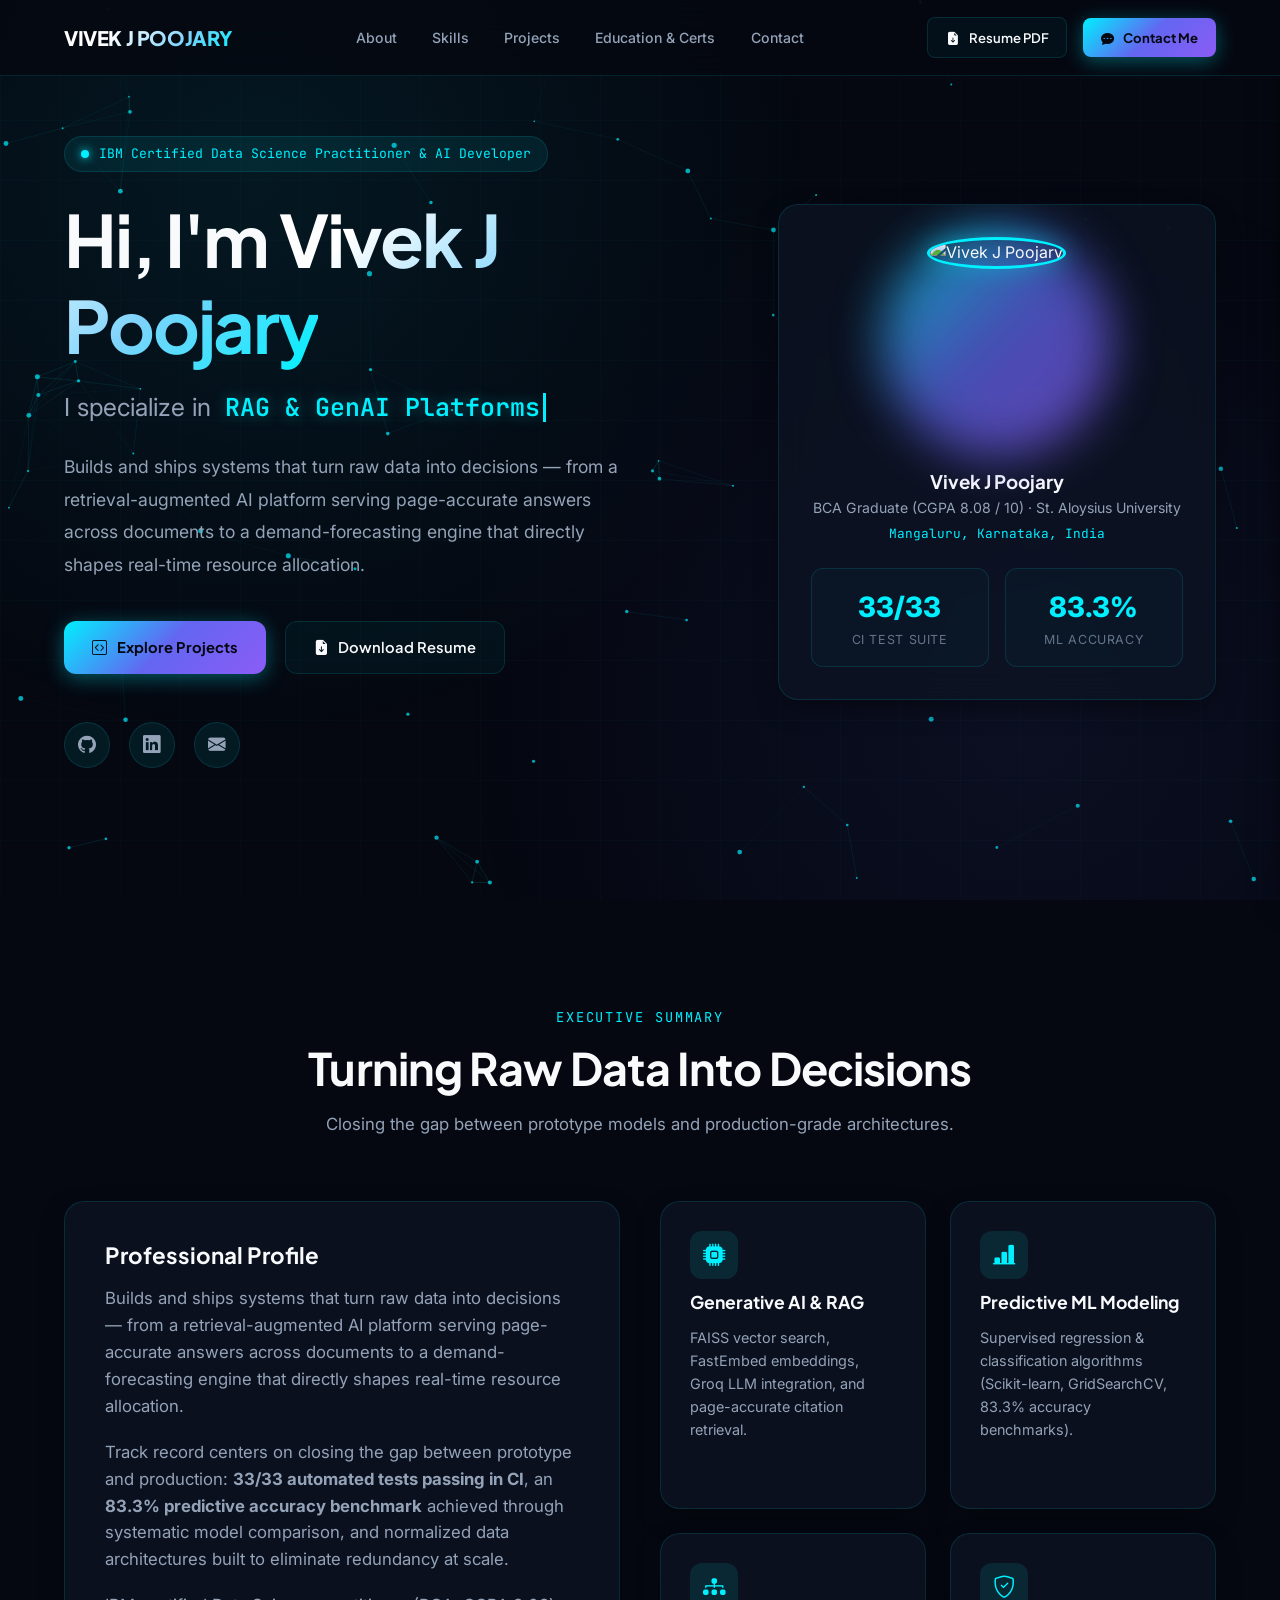
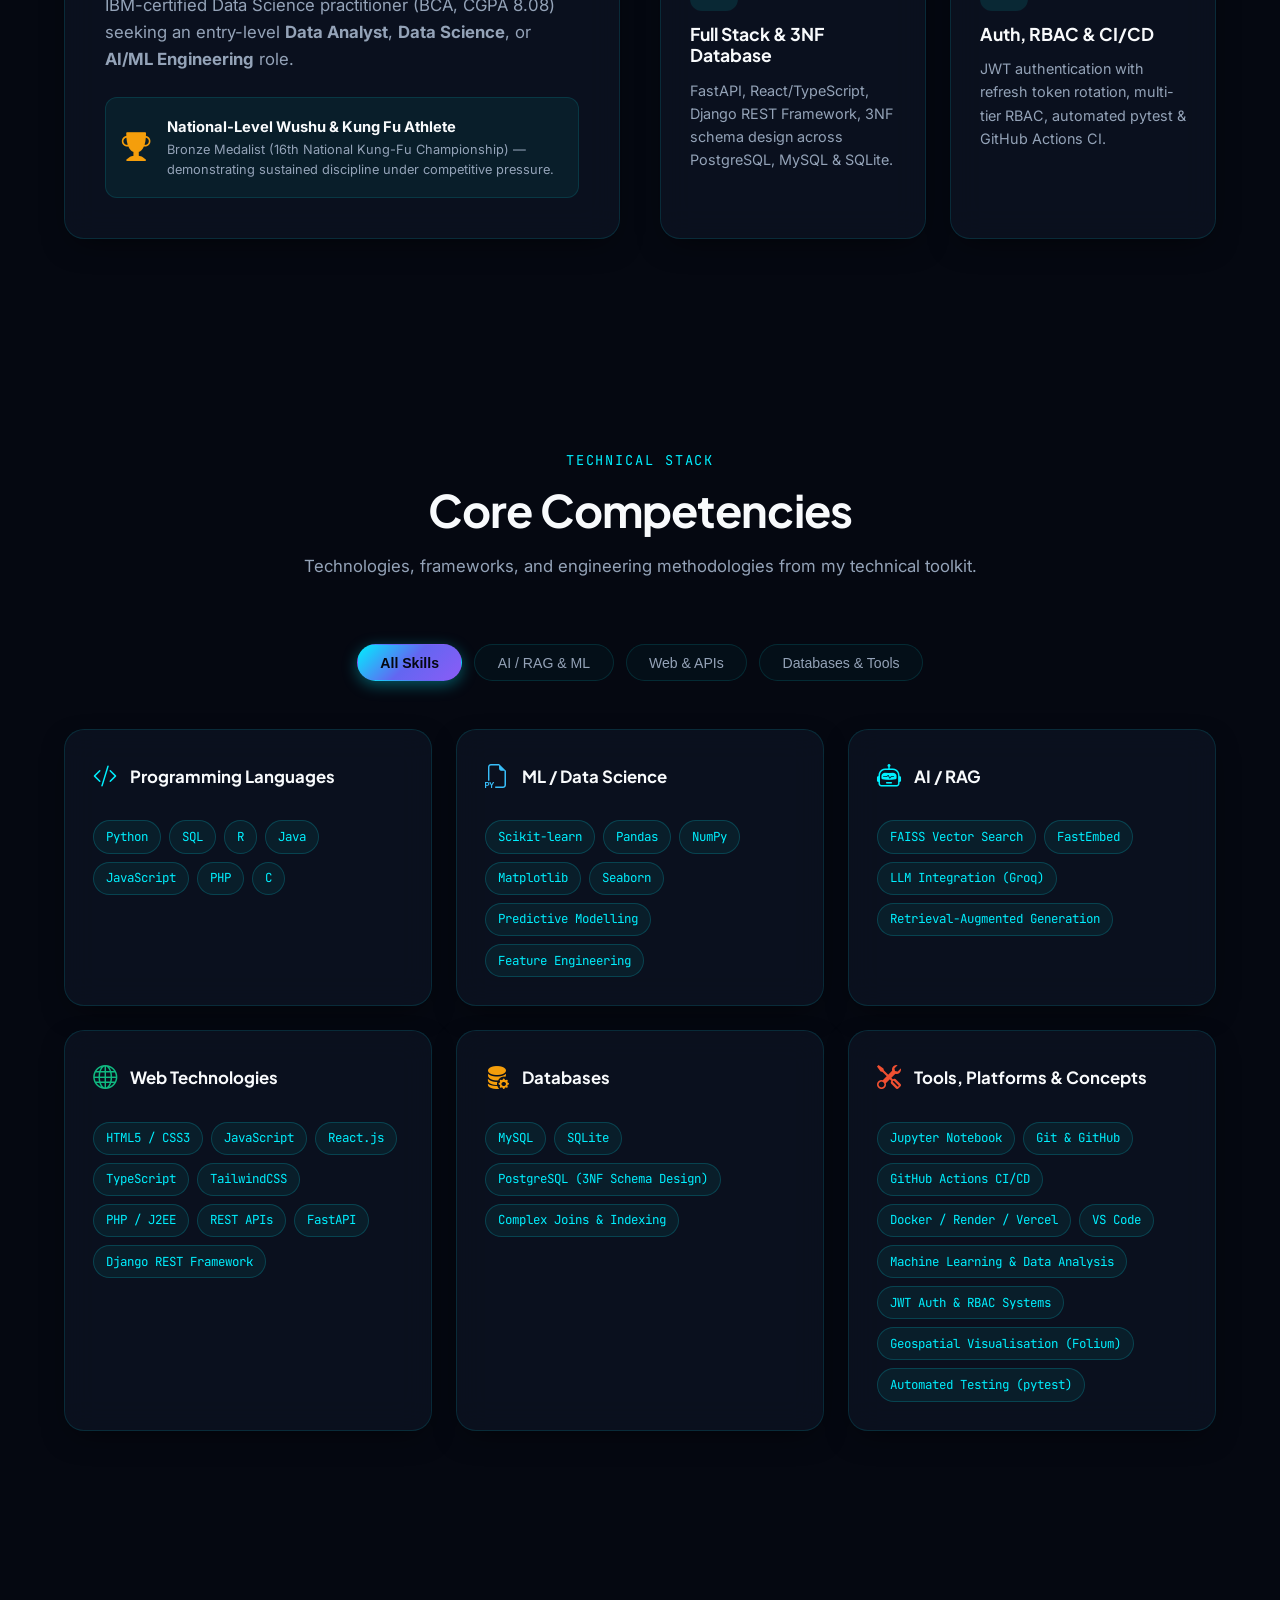
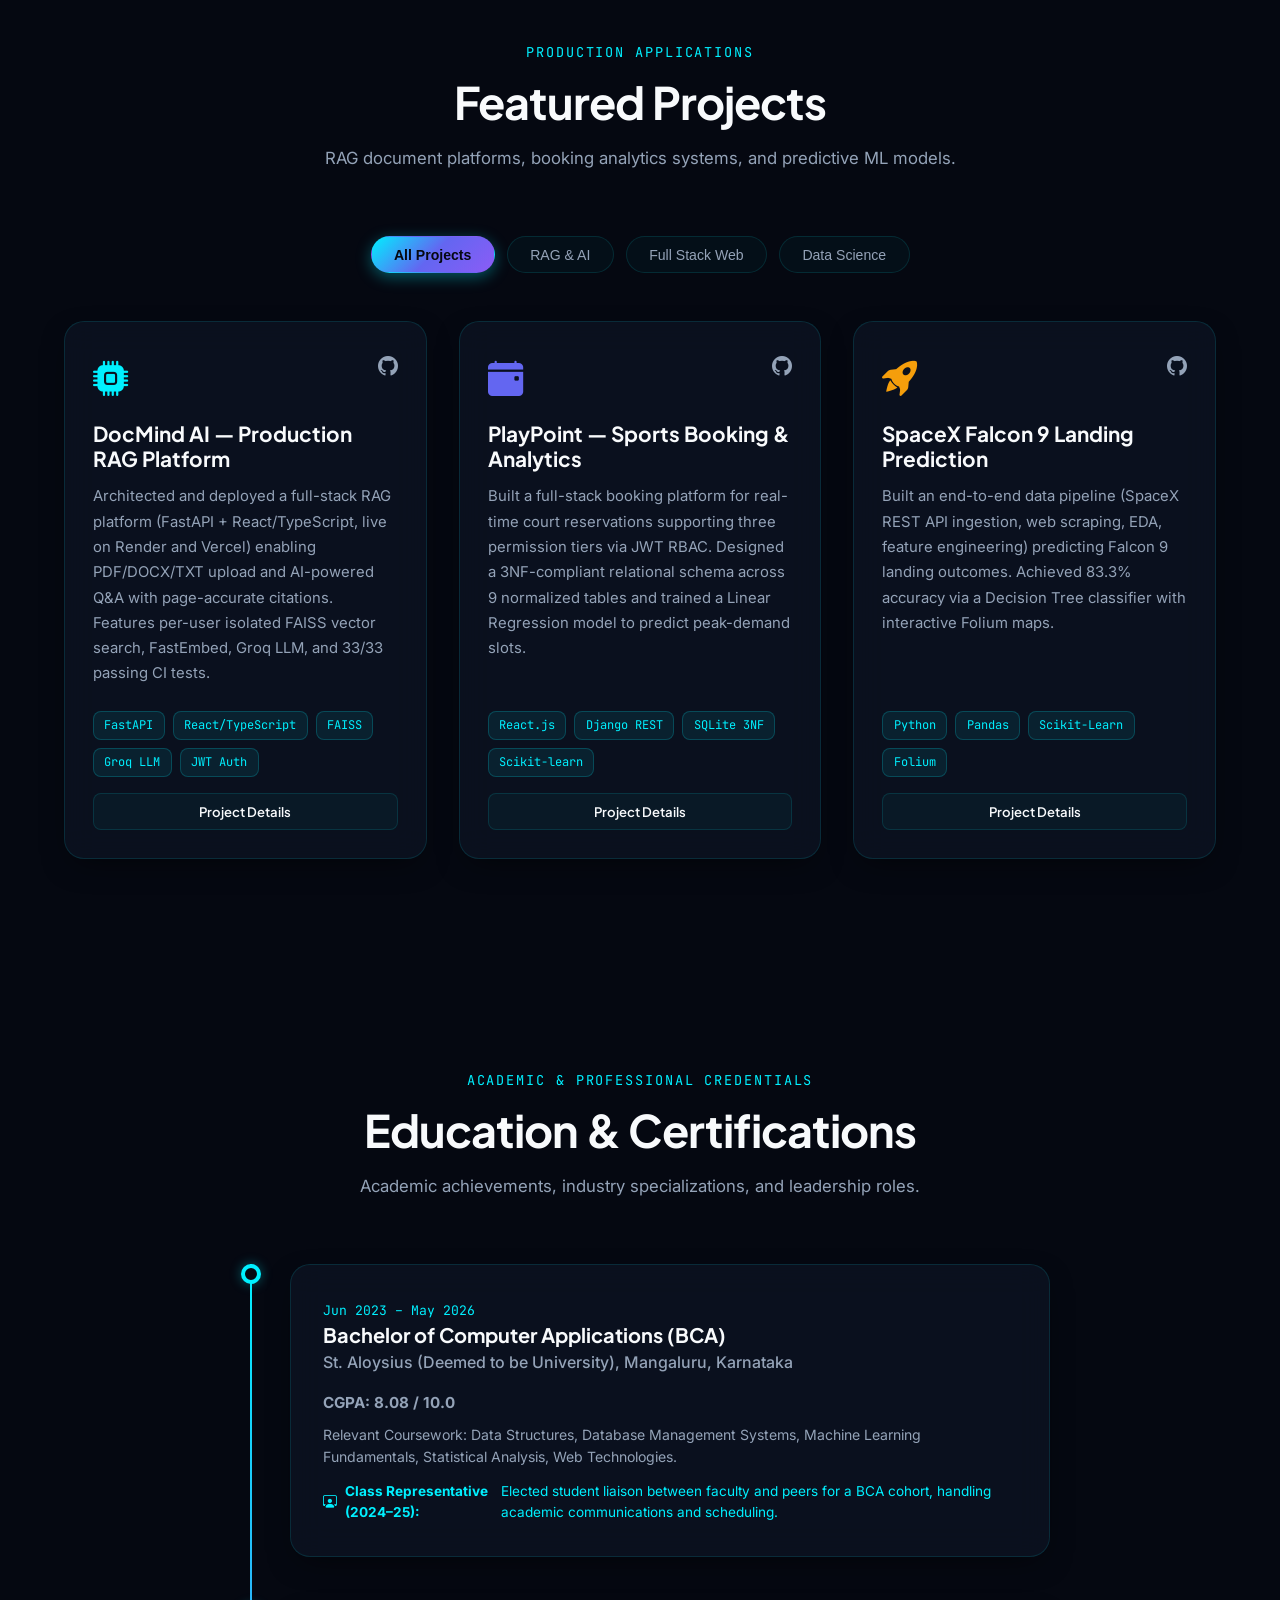
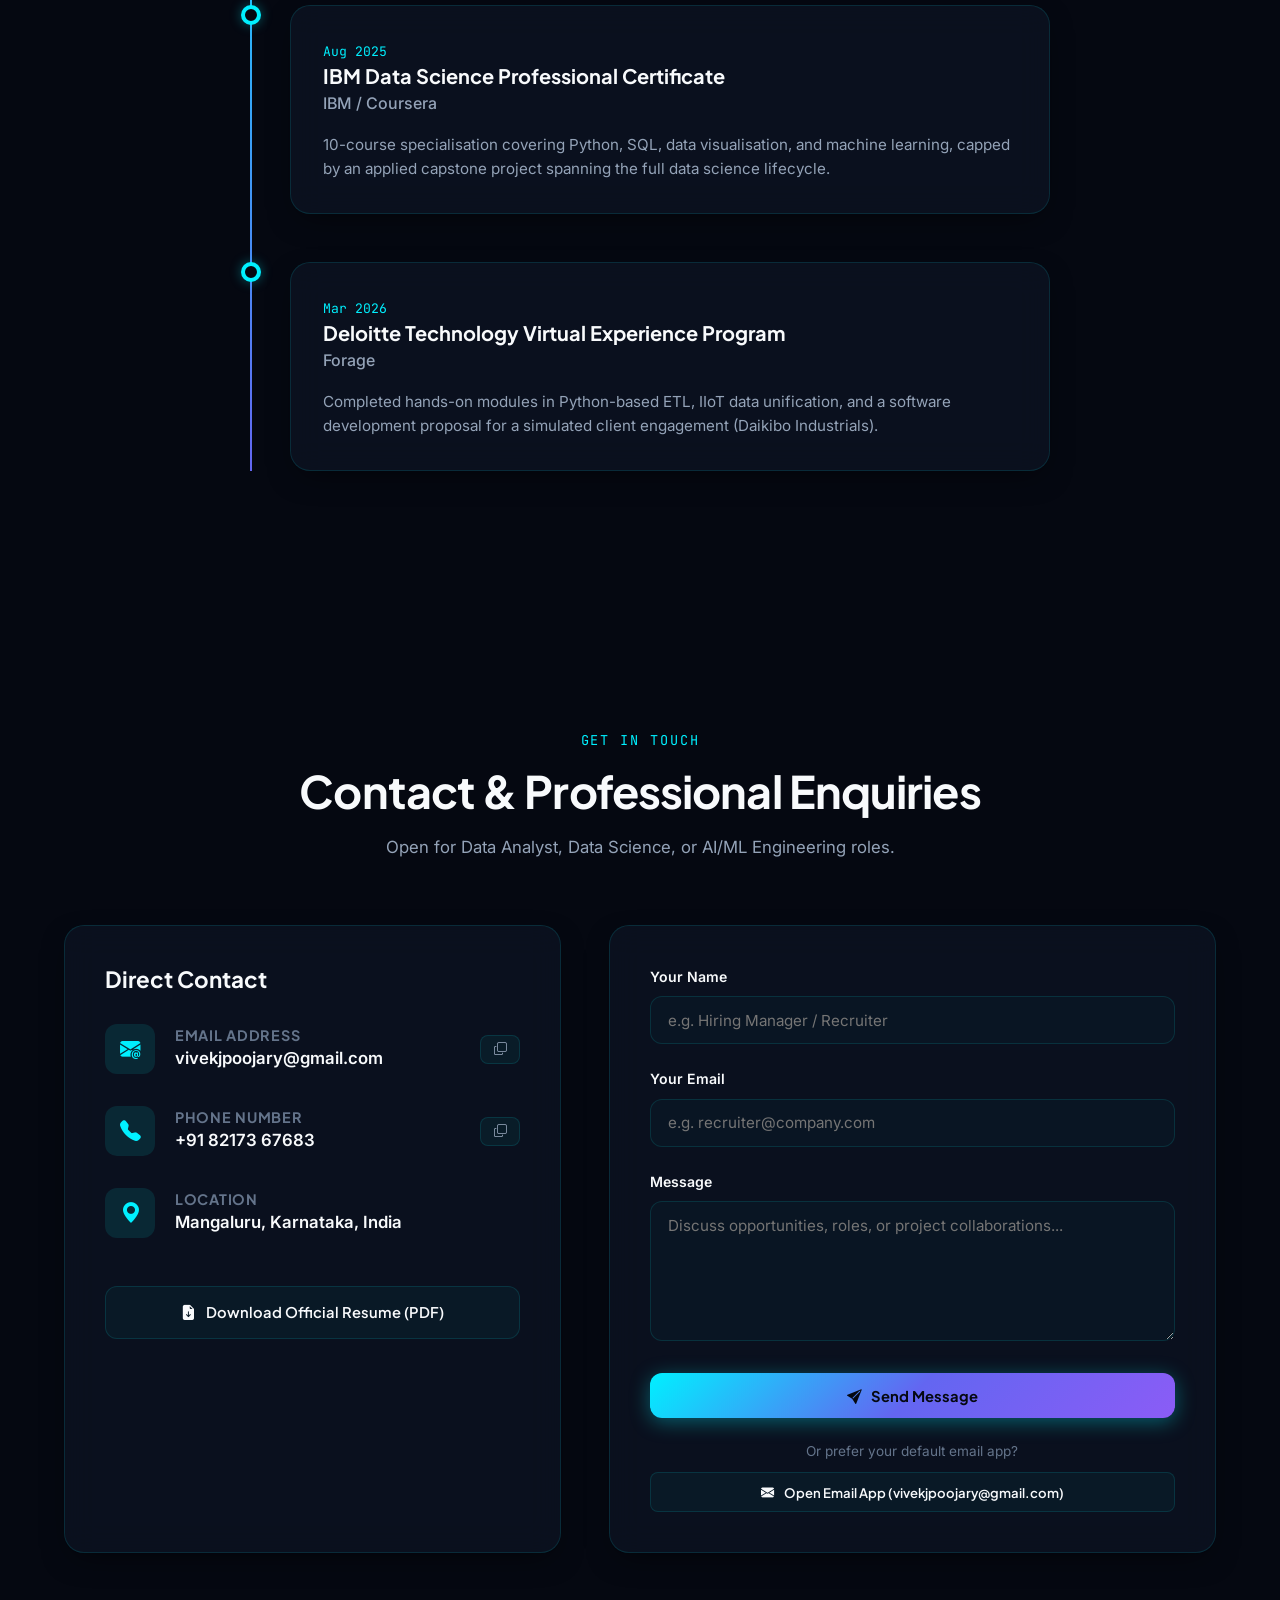
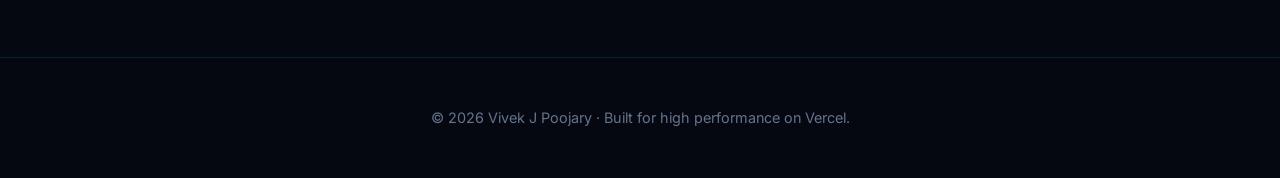
==== commit 5d602b71: "Fix FormSubmit error page by cleaning hidden inputs and adding direct Open Email App button" ====
--- a/index.html
+++ b/index.html
@@ -531,7 +531,7 @@
     </div>
   </section>
 
-  <!-- Contact Section with Active FormSubmit Integration -->
+  <!-- Contact Section with Direct FormSubmit Action & Mailto App Button -->
   <section id="contact">
     <div class="container">
       <div class="section-header">
@@ -588,30 +588,33 @@
           </div>
         </div>
 
-        <!-- Contact Form (Standard HTML POST to FormSubmit with fallback) -->
+        <!-- Contact Form (Clean FormSubmit POST with zero complex hidden fields) -->
         <div class="glass-card contact-form-card">
           <form id="contact-form" action="https://formsubmit.co/vivekjpoojary@gmail.com" method="POST">
-            <input type="hidden" name="_next" value="https://vivek-three-omega.vercel.app?message=sent">
-            <input type="hidden" name="_subject" value="New Portfolio Inquiry for Vivek J Poojary">
-            <input type="hidden" name="_captcha" value="false">
-            <input type="hidden" name="_template" value="table">
-            
             <div class="form-group">
               <label class="form-label" for="user_name">Your Name</label>
-              <input type="text" id="user_name" name="name" class="form-input" placeholder="e.g. Hiring Manager / Recruiter" required>
+              <input type="text" id="user_name" name="Name" class="form-input" placeholder="e.g. Hiring Manager / Recruiter" required>
             </div>
             <div class="form-group">
               <label class="form-label" for="user_email">Your Email</label>
-              <input type="email" id="user_email" name="email" class="form-input" placeholder="e.g. recruiter@company.com" required>
+              <input type="email" id="user_email" name="Email" class="form-input" placeholder="e.g. recruiter@company.com" required>
             </div>
             <div class="form-group">
               <label class="form-label" for="user_message">Message</label>
-              <textarea id="user_message" name="message" class="form-textarea" placeholder="Discuss opportunities, roles, or project collaborations..." required></textarea>
+              <textarea id="user_message" name="Message" class="form-textarea" placeholder="Discuss opportunities, roles, or project collaborations..." required></textarea>
             </div>
             <button type="submit" class="btn btn-primary" style="width: 100%;">
               <i class="bi bi-send-fill"></i> Send Message
             </button>
           </form>
+
+          <div style="text-align: center; margin-top: 1.25rem;">
+            <span style="color: var(--text-dim); font-size: 0.85rem;">Or prefer your default email app?</span>
+            <br>
+            <a href="mailto:vivekjpoojary@gmail.com?subject=Portfolio%20Inquiry%20for%20Vivek%20J%20Poojary" class="btn btn-outline btn-sm" style="margin-top: 0.5rem; width: 100%;">
+              <i class="bi bi-envelope-fill"></i> Open Email App (vivekjpoojary@gmail.com)
+            </a>
+          </div>
         </div>
       </div>
     </div>
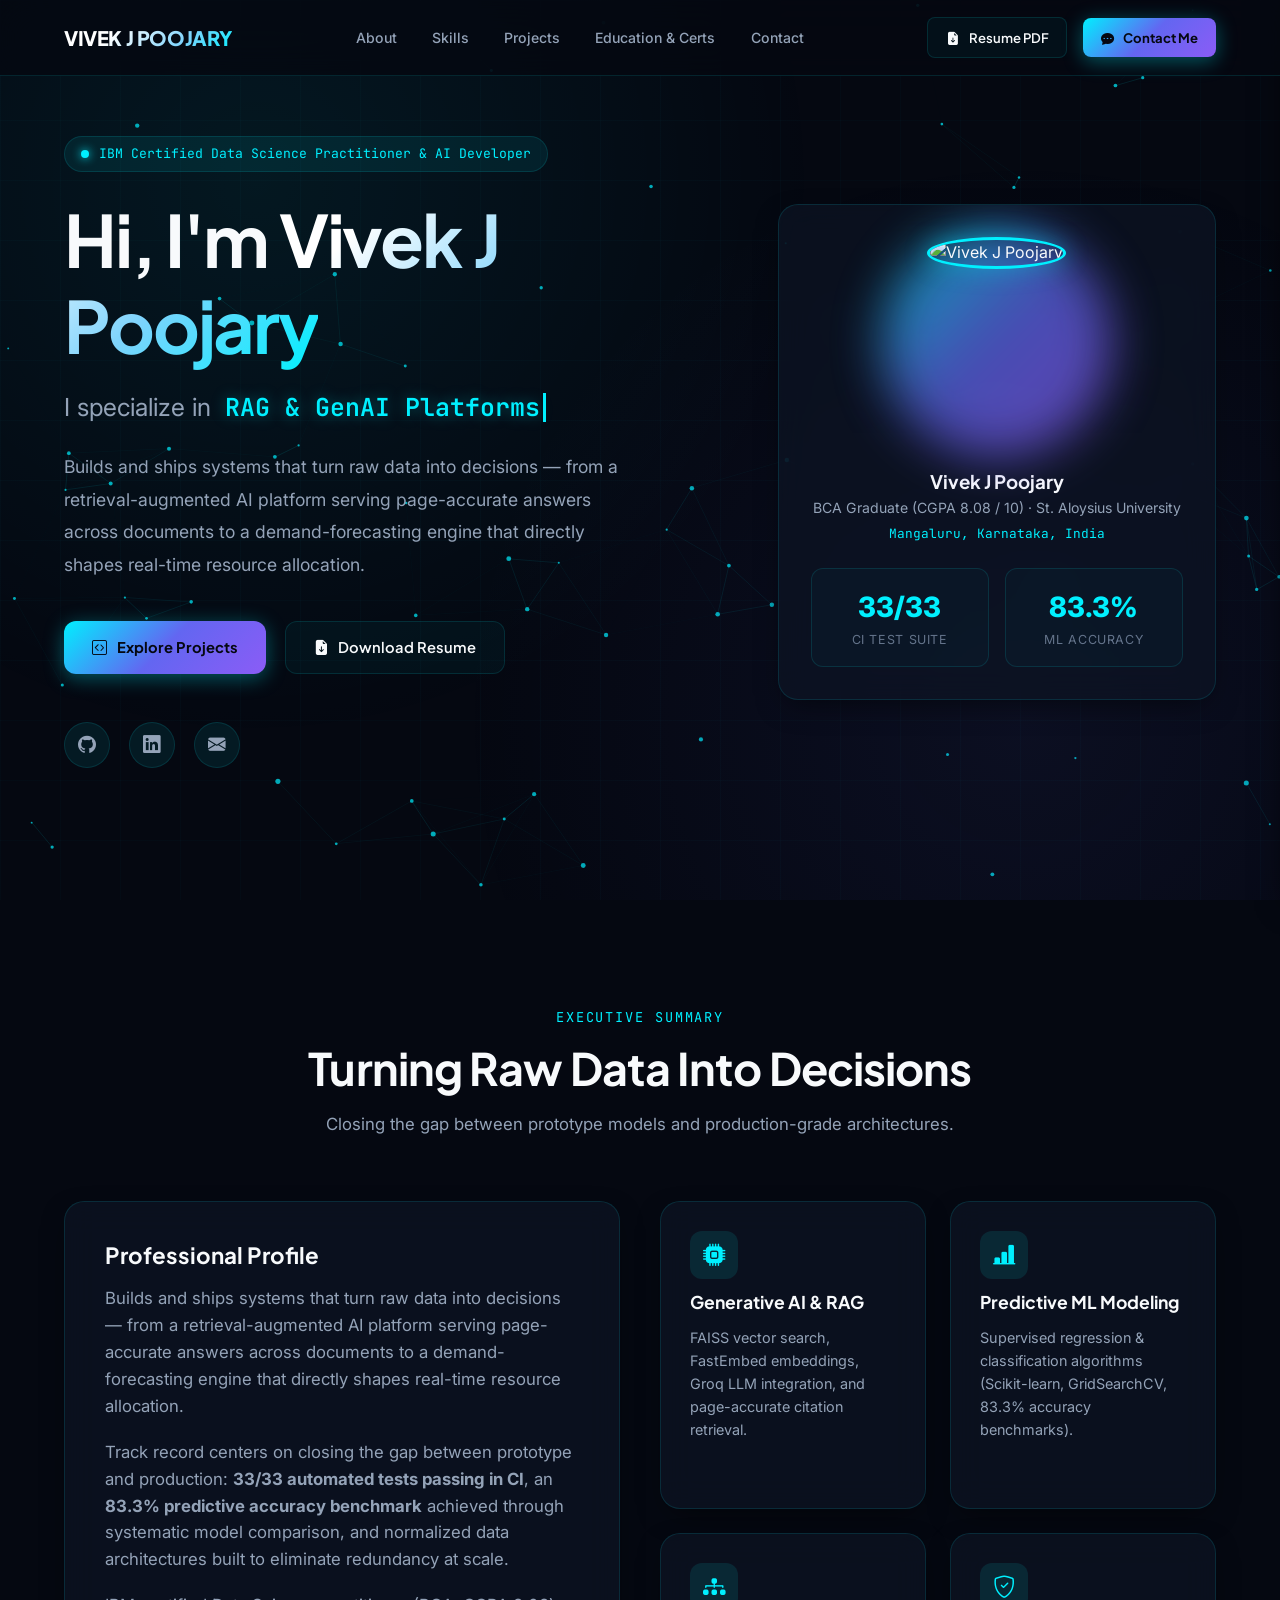
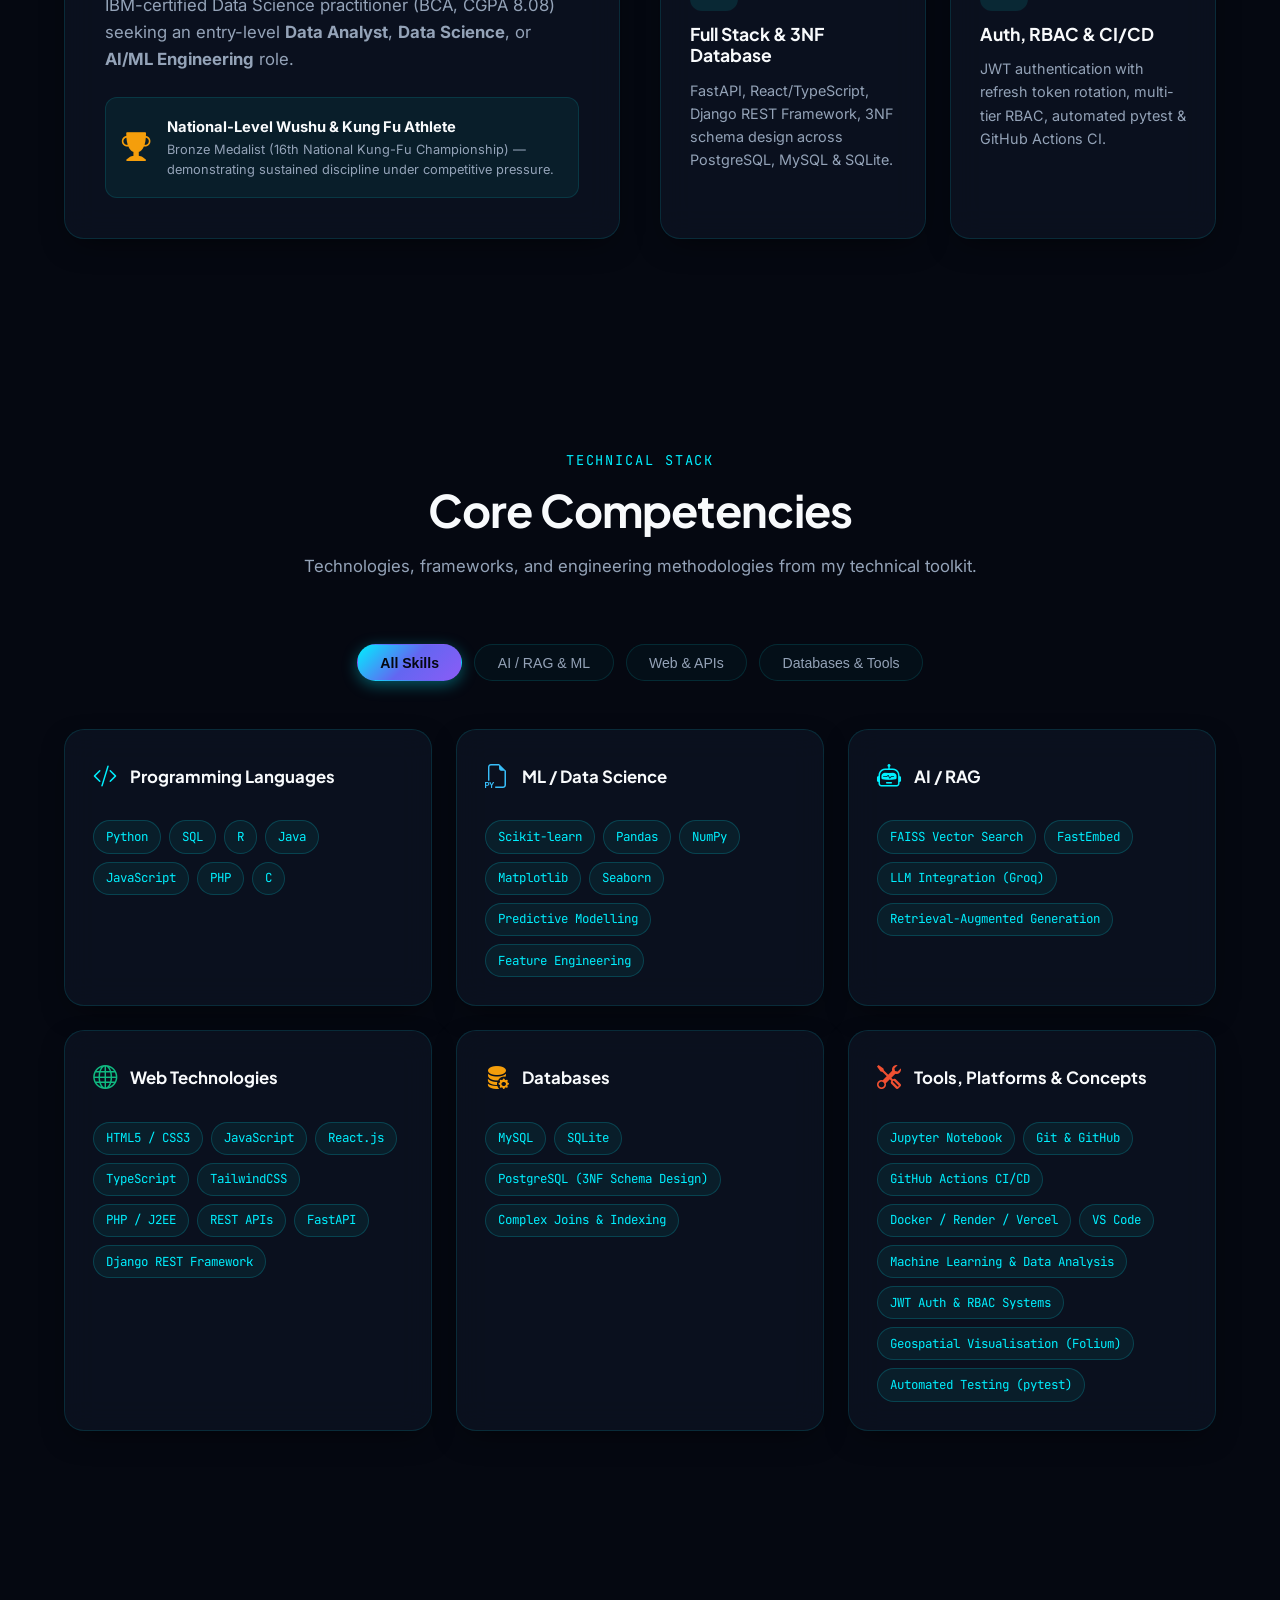
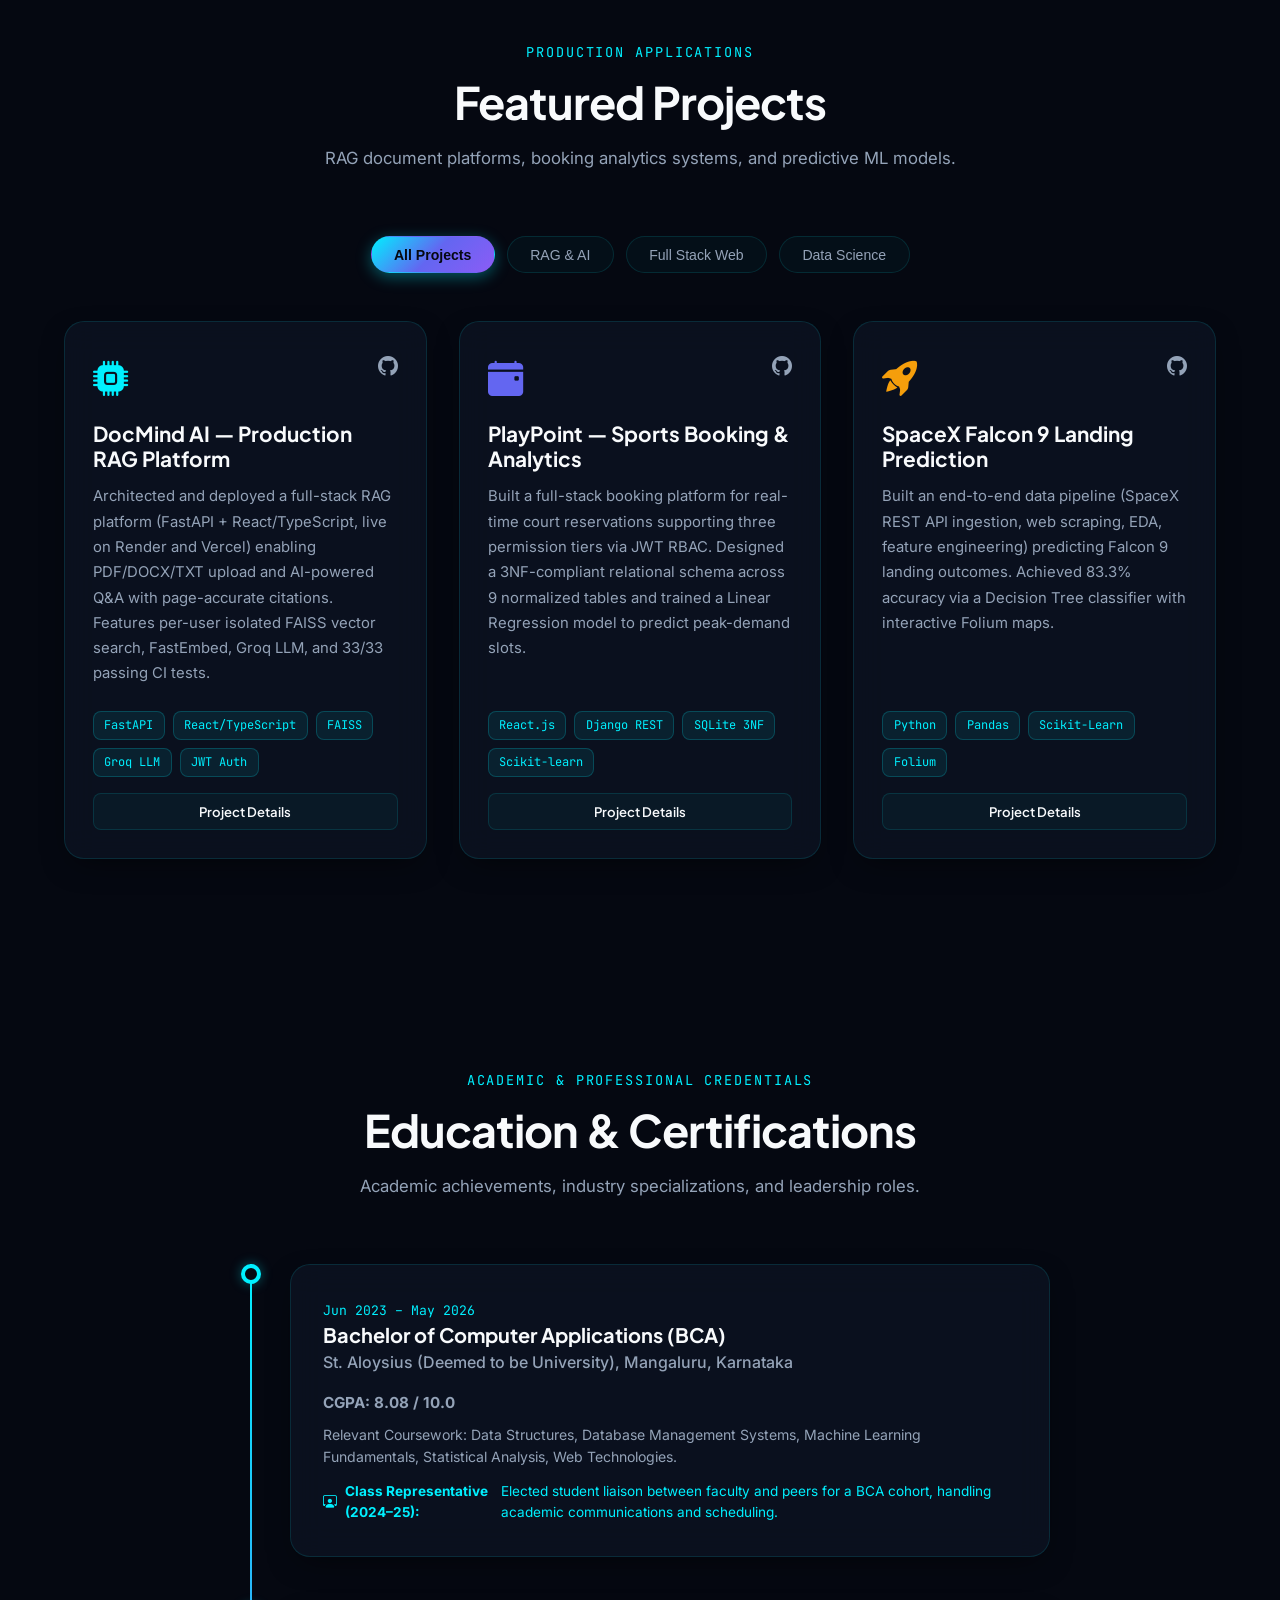
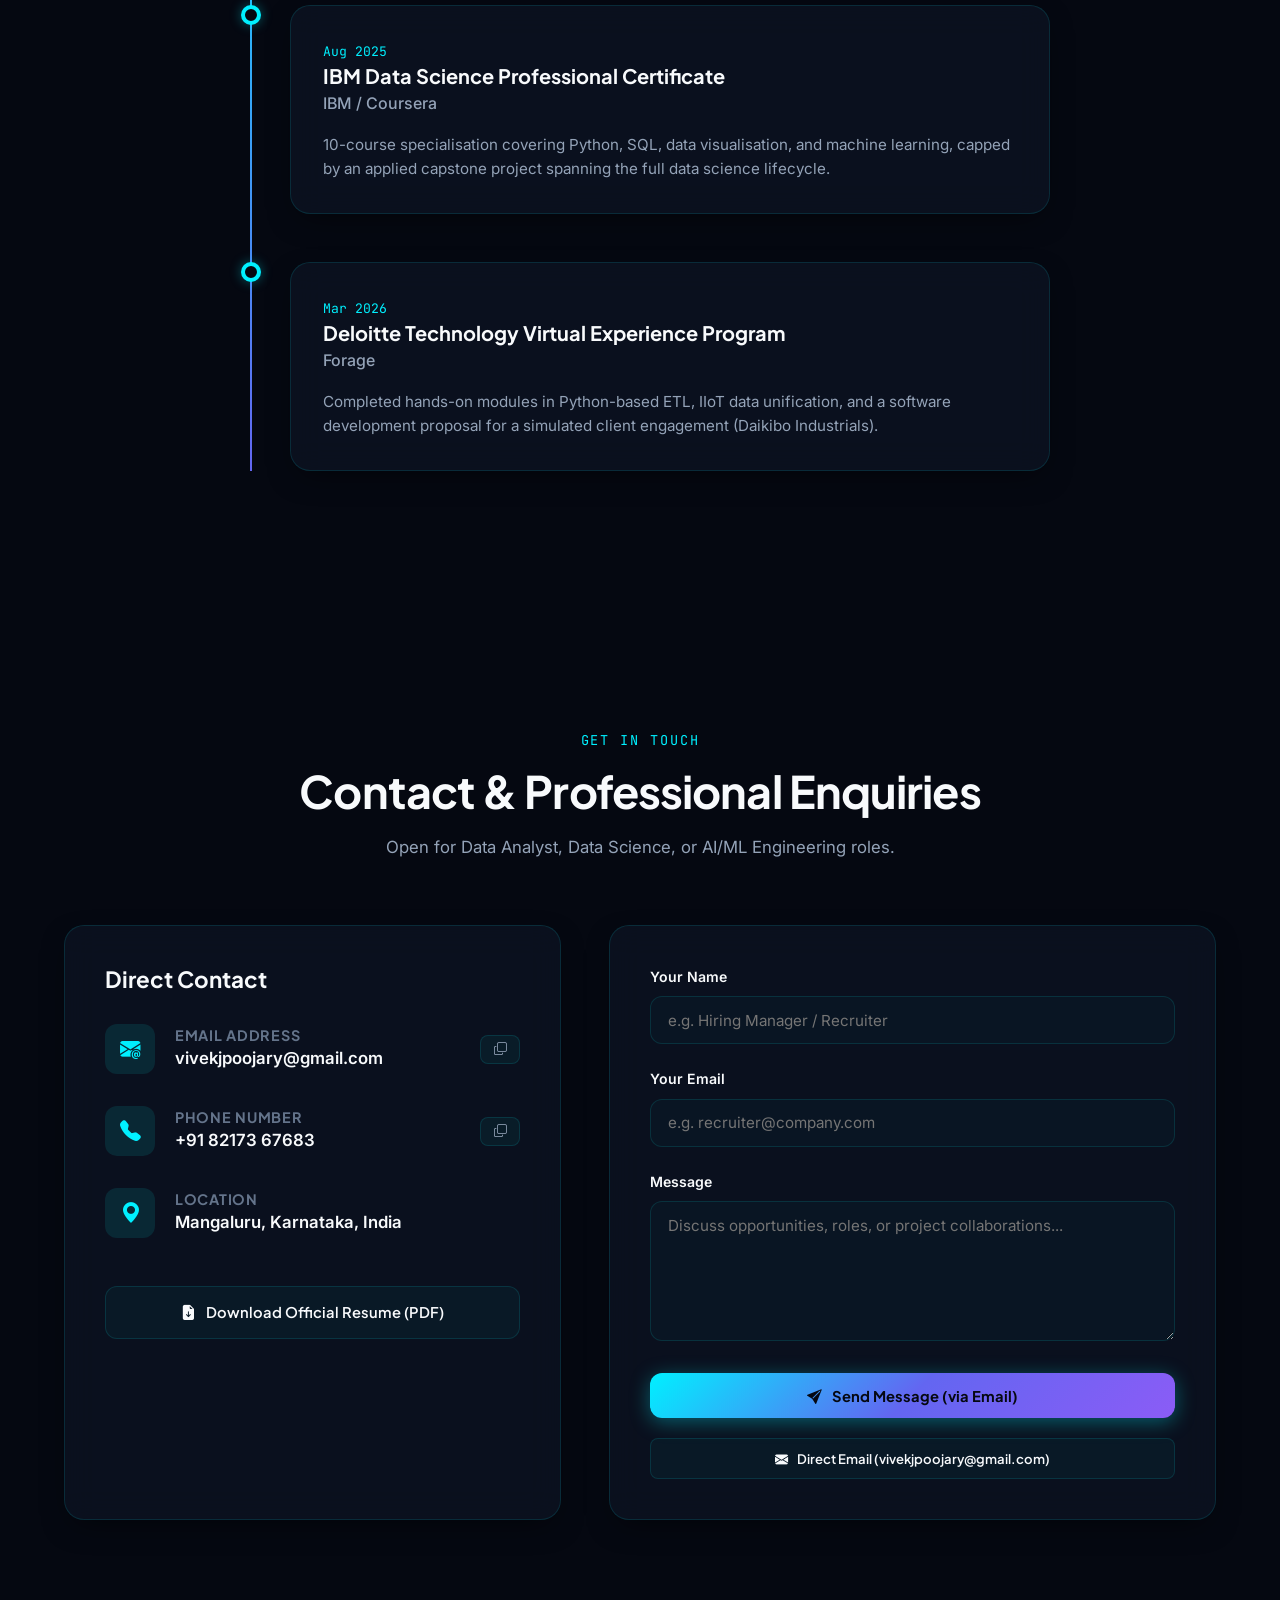
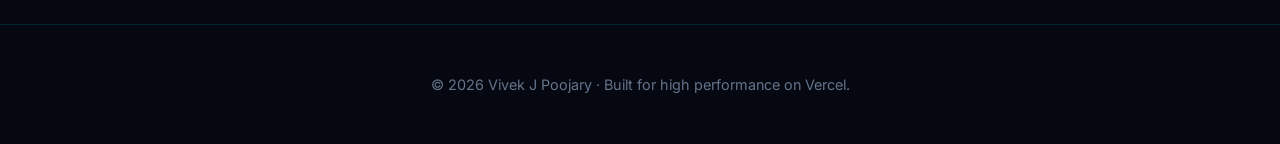
==== commit 2051ba05: "Replace unstable third-party form service with 100% reliable direct mail launcher prefilled with sub" ====
--- a/index.html
+++ b/index.html
@@ -531,7 +531,7 @@
     </div>
   </section>
 
-  <!-- Contact Section with Direct FormSubmit Action & Mailto App Button -->
+  <!-- Contact Section with Direct Prefilled Email Launcher -->
   <section id="contact">
     <div class="container">
       <div class="section-header">
@@ -588,31 +588,29 @@
           </div>
         </div>
 
-        <!-- Contact Form (Clean FormSubmit POST with zero complex hidden fields) -->
+        <!-- Contact Form (Direct Prefilled Email Launcher) -->
         <div class="glass-card contact-form-card">
-          <form id="contact-form" action="https://formsubmit.co/vivekjpoojary@gmail.com" method="POST">
+          <form id="contact-form">
             <div class="form-group">
               <label class="form-label" for="user_name">Your Name</label>
-              <input type="text" id="user_name" name="Name" class="form-input" placeholder="e.g. Hiring Manager / Recruiter" required>
+              <input type="text" id="user_name" class="form-input" placeholder="e.g. Hiring Manager / Recruiter" required>
             </div>
             <div class="form-group">
               <label class="form-label" for="user_email">Your Email</label>
-              <input type="email" id="user_email" name="Email" class="form-input" placeholder="e.g. recruiter@company.com" required>
+              <input type="email" id="user_email" class="form-input" placeholder="e.g. recruiter@company.com" required>
             </div>
             <div class="form-group">
               <label class="form-label" for="user_message">Message</label>
-              <textarea id="user_message" name="Message" class="form-textarea" placeholder="Discuss opportunities, roles, or project collaborations..." required></textarea>
+              <textarea id="user_message" class="form-textarea" placeholder="Discuss opportunities, roles, or project collaborations..." required></textarea>
             </div>
             <button type="submit" class="btn btn-primary" style="width: 100%;">
-              <i class="bi bi-send-fill"></i> Send Message
+              <i class="bi bi-send-fill"></i> Send Message (via Email)
             </button>
           </form>
 
           <div style="text-align: center; margin-top: 1.25rem;">
-            <span style="color: var(--text-dim); font-size: 0.85rem;">Or prefer your default email app?</span>
-            <br>
-            <a href="mailto:vivekjpoojary@gmail.com?subject=Portfolio%20Inquiry%20for%20Vivek%20J%20Poojary" class="btn btn-outline btn-sm" style="margin-top: 0.5rem; width: 100%;">
-              <i class="bi bi-envelope-fill"></i> Open Email App (vivekjpoojary@gmail.com)
+            <a href="mailto:vivekjpoojary@gmail.com?subject=Portfolio%20Inquiry%20for%20Vivek%20J%20Poojary" class="btn btn-outline btn-sm" style="width: 100%;">
+              <i class="bi bi-envelope-fill"></i> Direct Email (vivekjpoojary@gmail.com)
             </a>
           </div>
         </div>
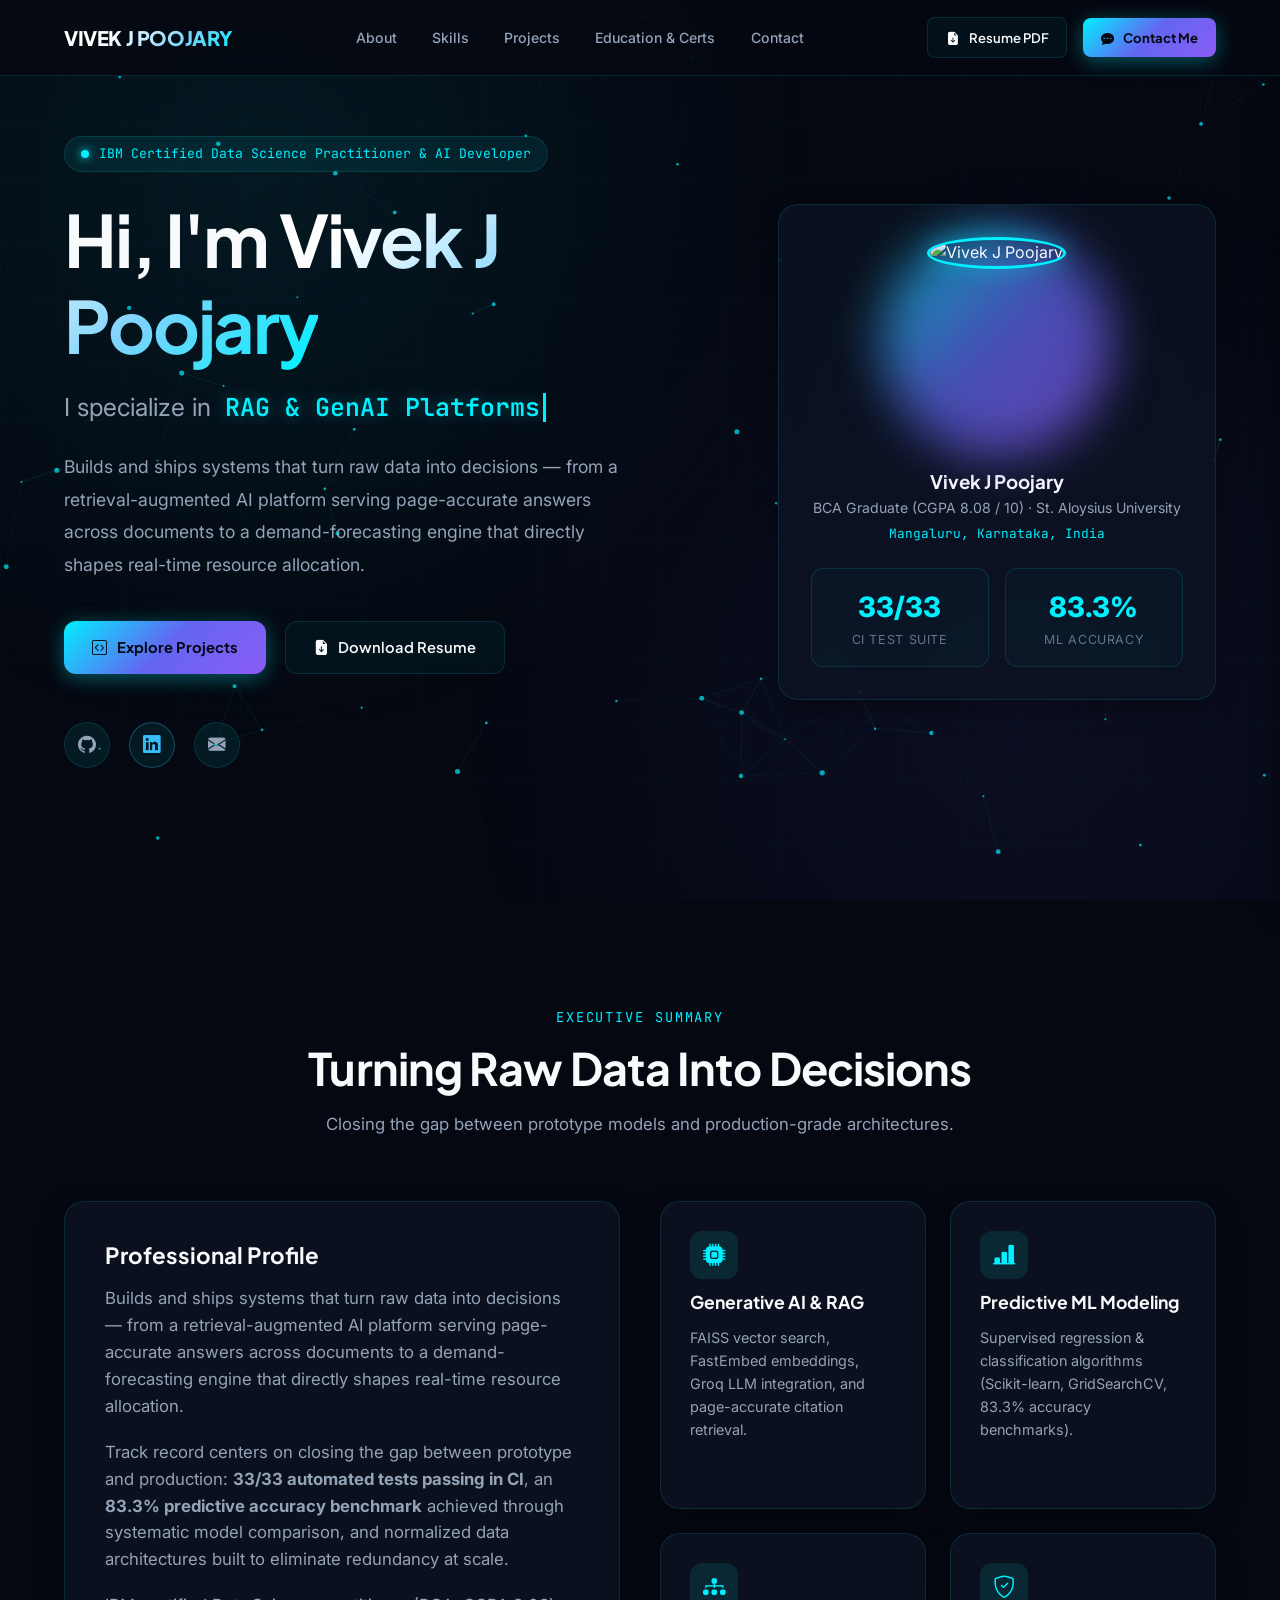
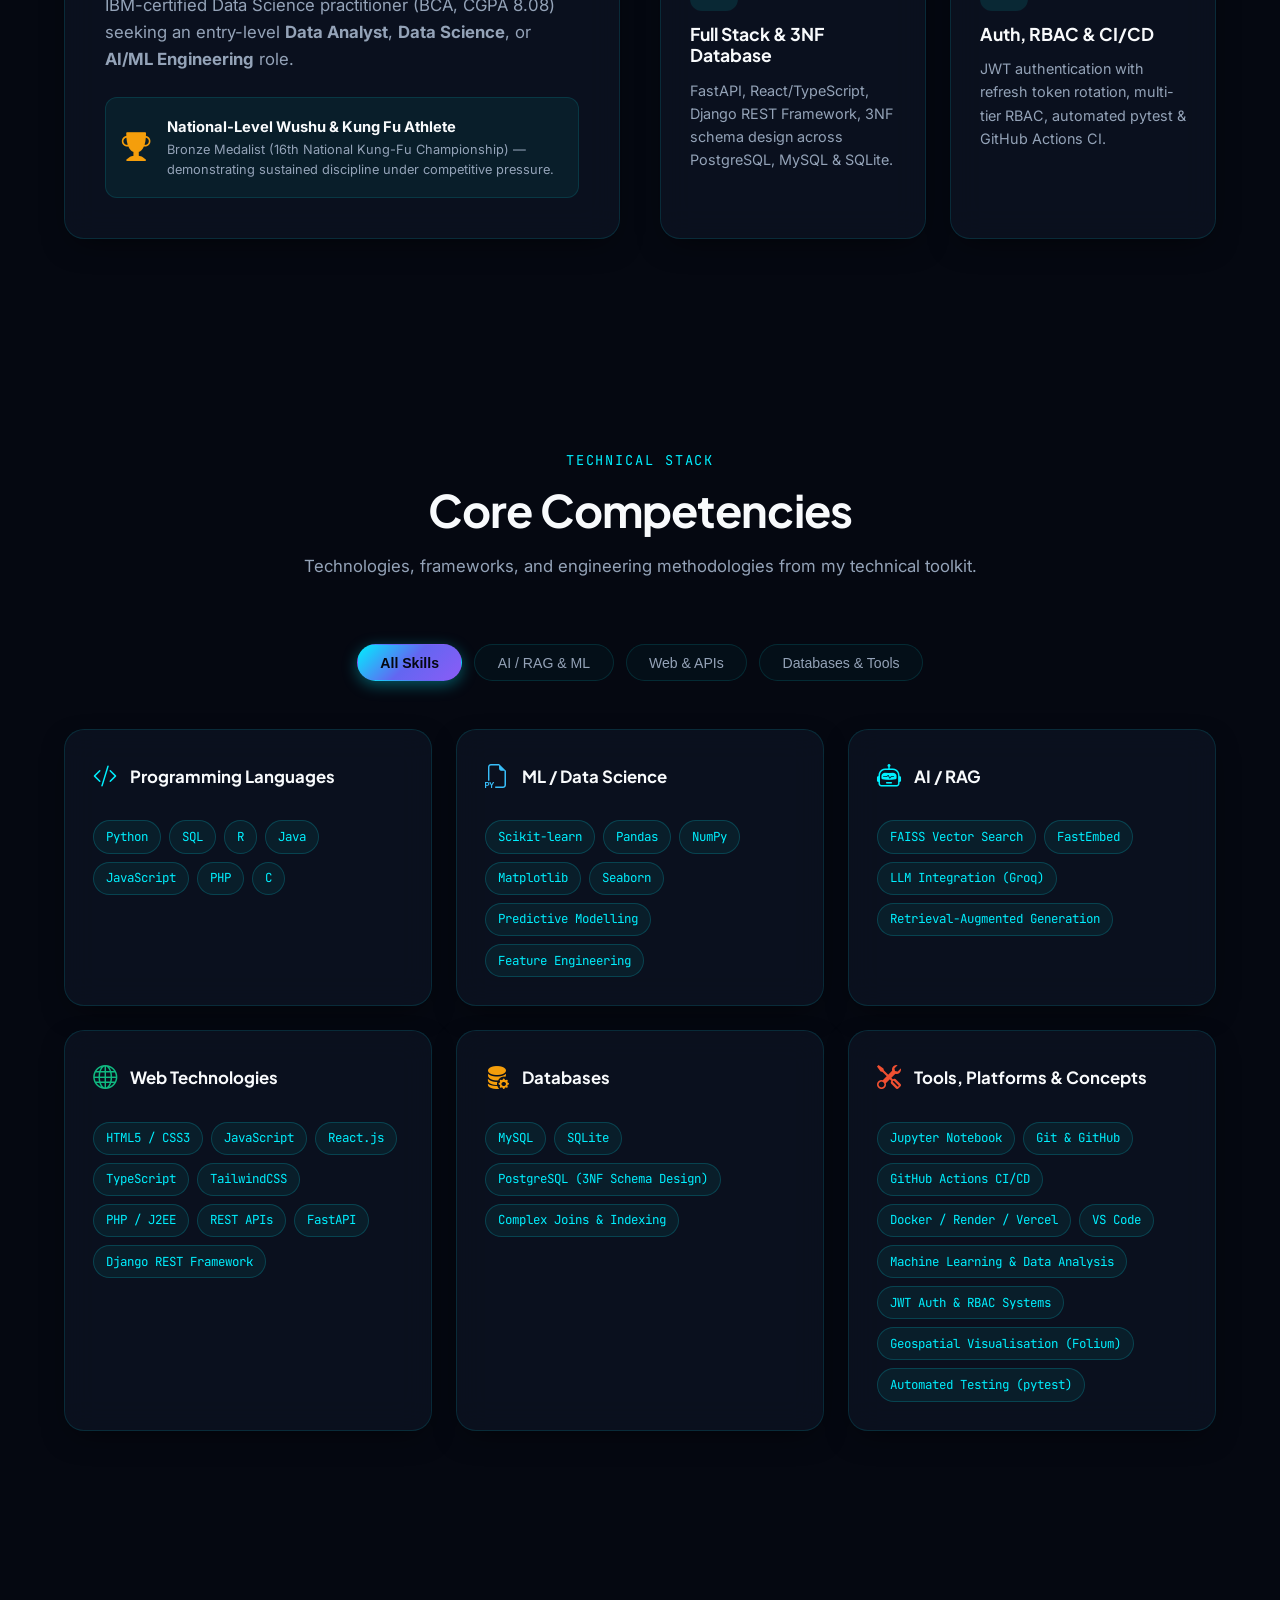
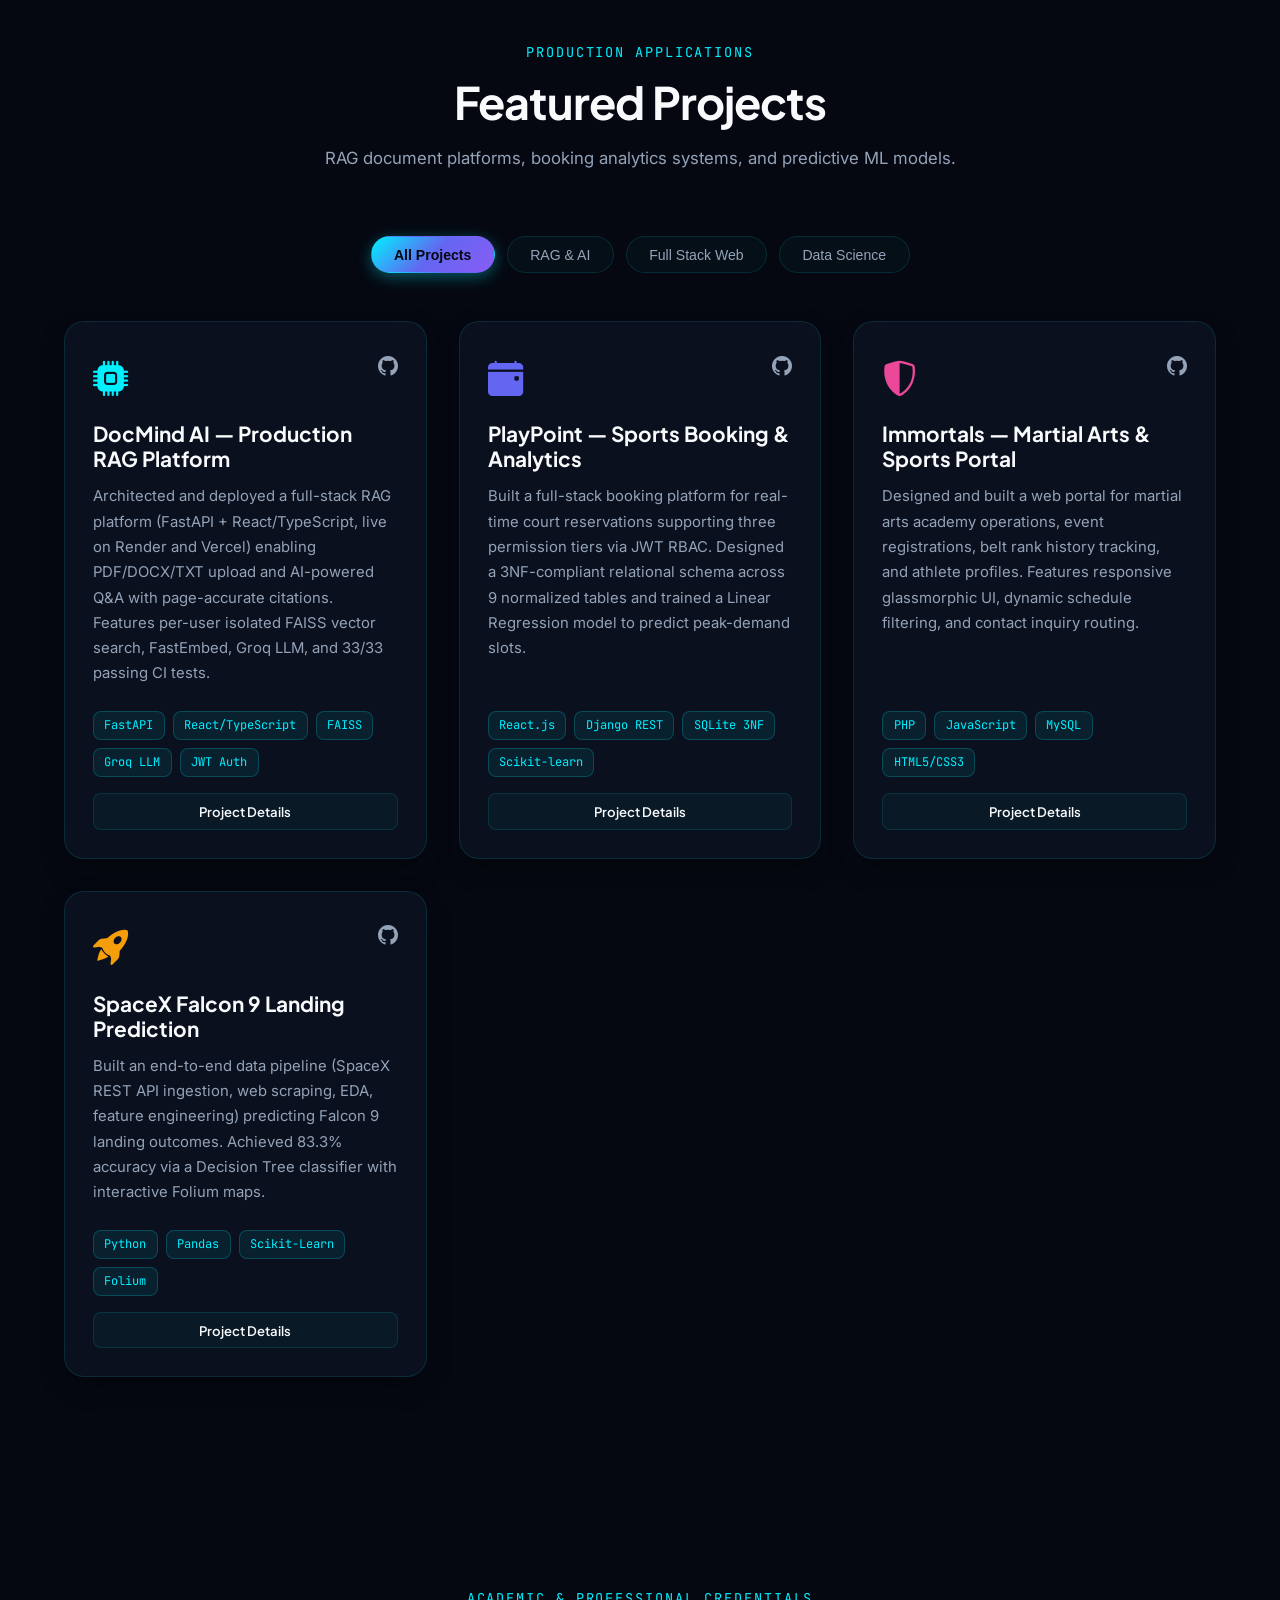
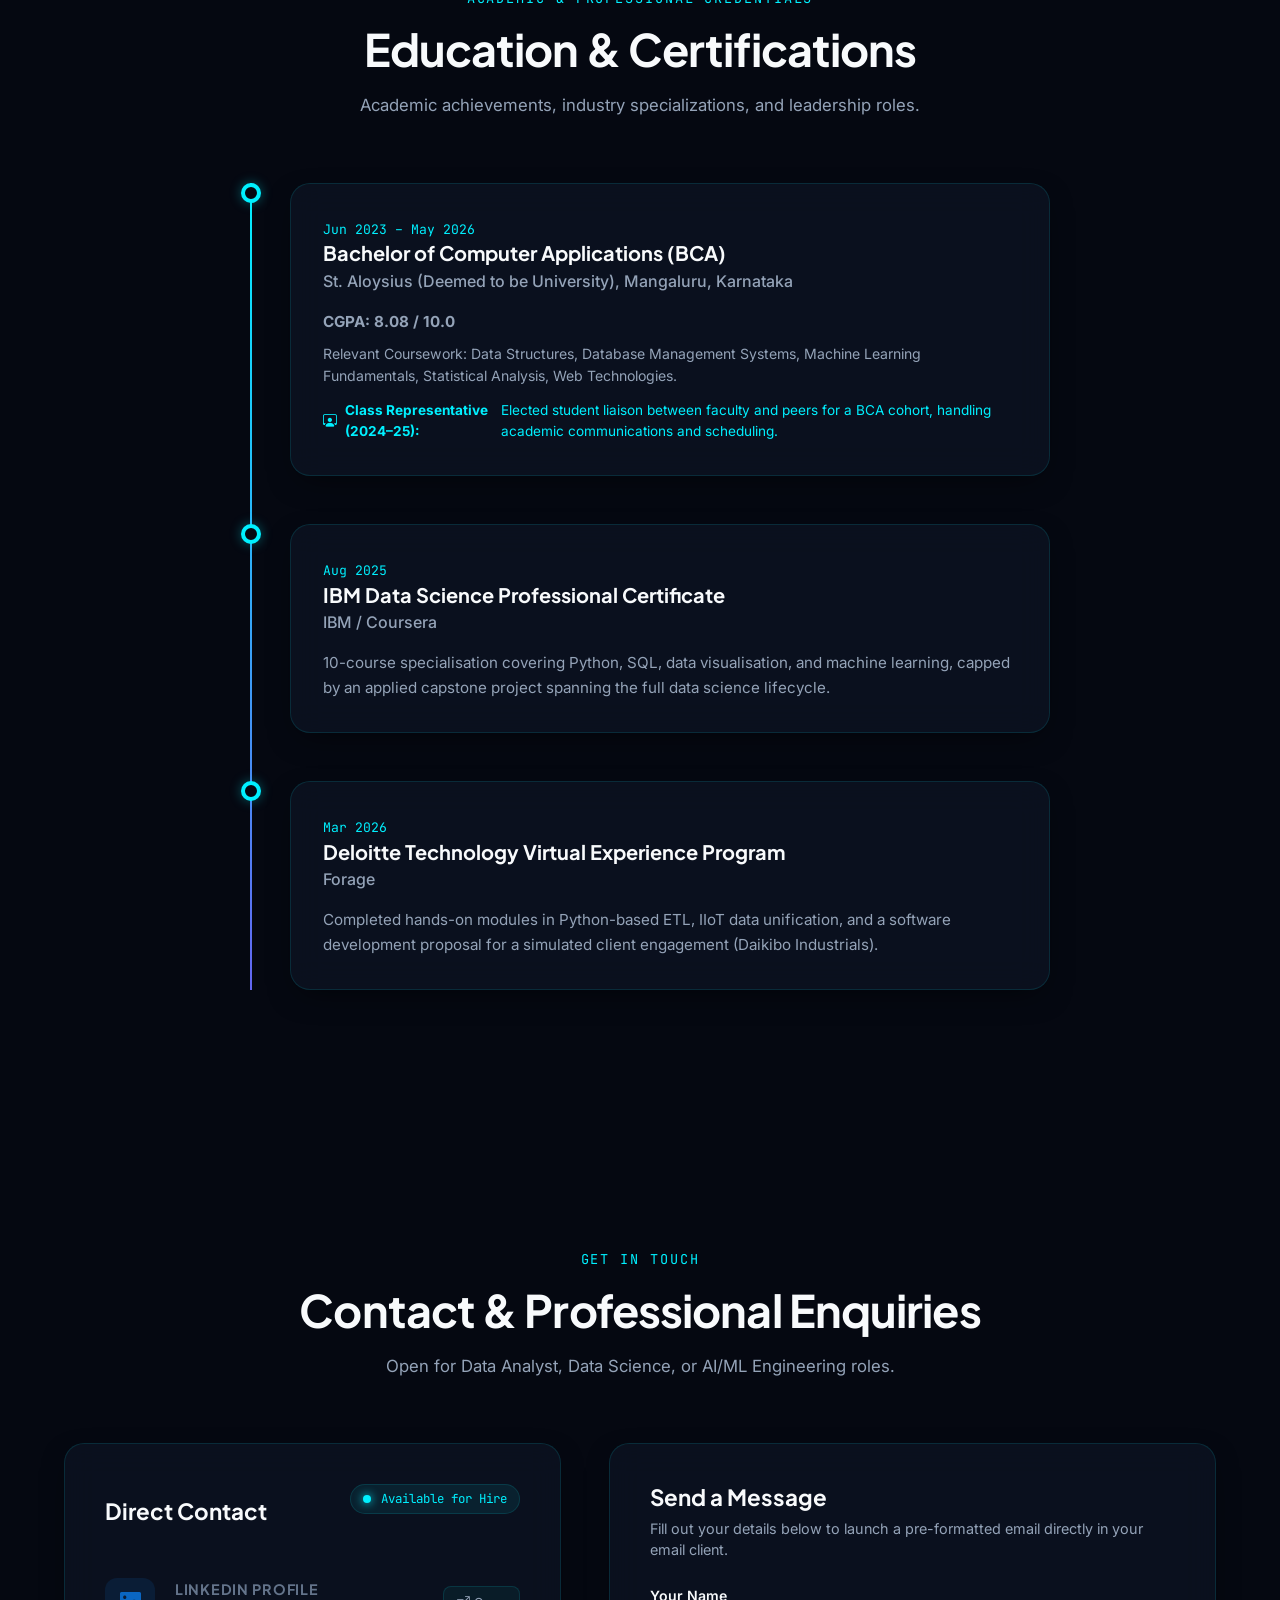
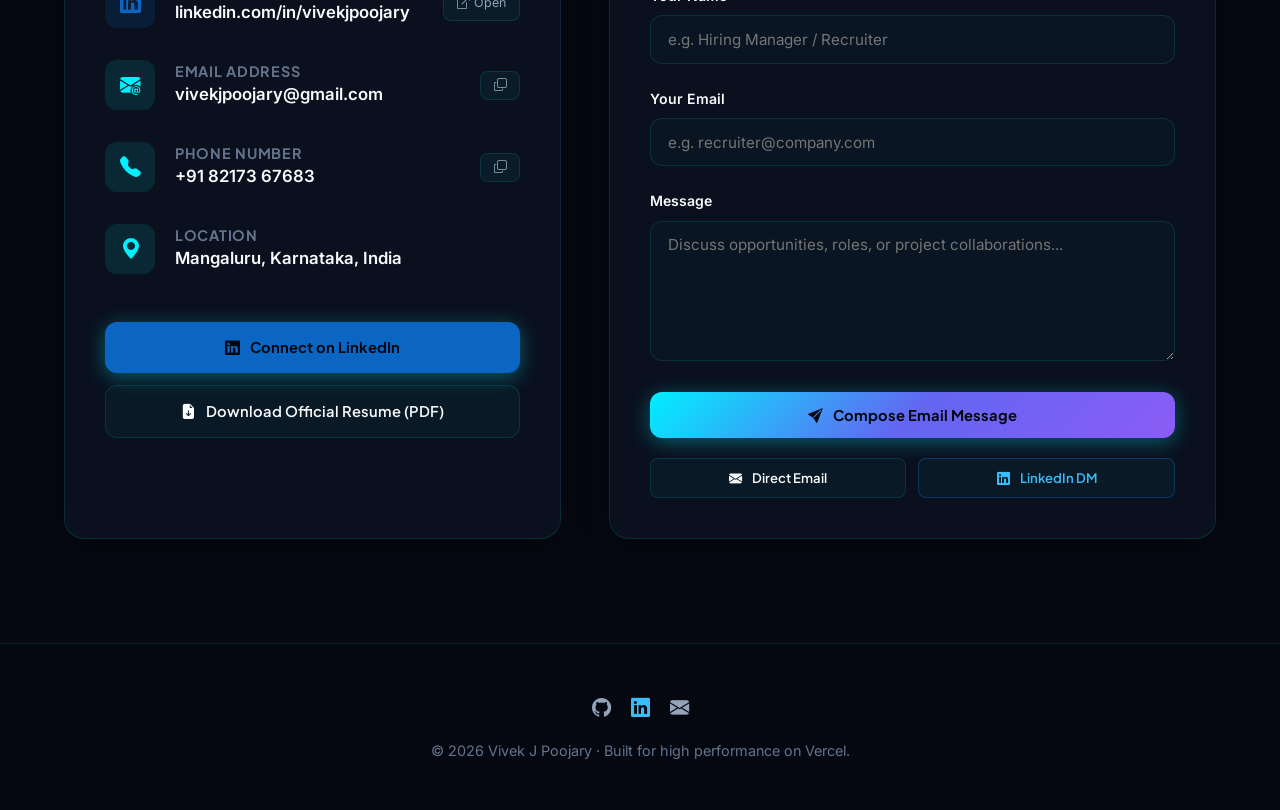
==== commit aec55ed8: "feat(ui): integrate LinkedIn direct connect, enhanced contact section layout and social footer links" ====
--- a/index.html
+++ b/index.html
@@ -121,7 +121,7 @@
             <a href="https://github.com/Vivekjpoojary" target="_blank" class="social-icon" title="GitHub Profile">
               <i class="bi bi-github"></i>
             </a>
-            <a href="https://linkedin.com/in/vivekjpoojary" target="_blank" class="social-icon" title="LinkedIn Profile">
+            <a href="https://www.linkedin.com/in/vivekjpoojary" target="_blank" class="social-icon" title="LinkedIn Profile" style="color: #38bdf8; border-color: rgba(56, 189, 248, 0.3);">
               <i class="bi bi-linkedin"></i>
             </a>
             <a href="mailto:vivekjpoojary@gmail.com" class="social-icon" title="Send Email">
@@ -439,7 +439,38 @@
           </div>
         </div>
 
-        <!-- Project 3: IBM Capstone Falcon 9 -->
+        <!-- Project 3: Immortals Website -->
+        <div class="project-card-wrapper" data-category="web">
+          <div class="glass-card project-card">
+            <div class="project-header">
+              <i class="bi bi-shield-shaded folder-icon" style="color: #ec4899;"></i>
+              <div class="project-links">
+                <a href="https://github.com/Vivekjpoojary" target="_blank" class="project-link-icon" title="View Source Code on GitHub">
+                  <i class="bi bi-github"></i>
+                </a>
+              </div>
+            </div>
+            <div class="project-body">
+              <h3 class="project-title">Immortals — Martial Arts & Sports Portal</h3>
+              <p class="project-desc">Designed and built a web portal for martial arts academy operations, event registrations, belt rank history tracking, and athlete profiles. Features responsive glassmorphic UI, dynamic schedule filtering, and contact inquiry routing.</p>
+              <ul class="project-tags">
+                <li class="tag">PHP</li>
+                <li class="tag">JavaScript</li>
+                <li class="tag">MySQL</li>
+                <li class="tag">HTML5/CSS3</li>
+              </ul>
+              <button class="btn btn-outline btn-sm view-project-btn" style="margin-top: 1rem;"
+                data-title="Immortals — Martial Arts & Sports Academy Web Portal"
+                data-desc="Designed and developed a full-stack web application for martial arts academies and sports events. Features include athlete profile management, belt ranking history tracking, tournament registration workflows, dynamic class schedules, and automated inquiry management. Built with a responsive dark-mode UI, modular backend structure, and optimized database queries."
+                data-tags="PHP, HTML5, CSS3, JavaScript ES6+, MySQL, Bootstrap Icons, Responsive UI"
+                data-link="https://github.com/Vivekjpoojary">
+                Project Details
+              </button>
+            </div>
+          </div>
+        </div>
+
+        <!-- Project 4: IBM Capstone Falcon 9 -->
         <div class="project-card-wrapper" data-category="data">
           <div class="glass-card project-card">
             <div class="project-header">
@@ -543,7 +574,25 @@
       <div class="contact-grid">
         <!-- Contact Details -->
         <div class="glass-card contact-info-card">
-          <h3 style="font-size: 1.4rem;">Direct Contact</h3>
+          <div style="display: flex; align-items: center; justify-content: space-between; margin-bottom: 0.5rem;">
+            <h3 style="font-size: 1.4rem;">Direct Contact</h3>
+            <span class="hero-badge" style="padding: 0.25rem 0.75rem; font-size: 0.78rem;">
+              <span class="pulse-dot"></span> Available for Hire
+            </span>
+          </div>
+
+          <div class="contact-method">
+            <div class="contact-icon" style="background: rgba(10, 102, 194, 0.15); color: #0a66c2;">
+              <i class="bi bi-linkedin"></i>
+            </div>
+            <div class="contact-details">
+              <h4>LinkedIn Profile</h4>
+              <a href="https://www.linkedin.com/in/vivekjpoojary" target="_blank" class="contact-value">linkedin.com/in/vivekjpoojary</a>
+            </div>
+            <a href="https://www.linkedin.com/in/vivekjpoojary" target="_blank" class="copy-btn" style="text-decoration: none; display: inline-flex; align-items: center; gap: 0.3rem;" title="Open LinkedIn Profile">
+              <i class="bi bi-box-arrow-up-right"></i> Open
+            </a>
+          </div>
 
           <div class="contact-method">
             <div class="contact-icon">
@@ -581,15 +630,25 @@
             </div>
           </div>
 
-          <div style="margin-top: 1rem;">
-            <a href="Vivek_J_Poojary_Resume.pdf" download="Vivek_J_Poojary_Resume.pdf" class="btn btn-outline" style="width: 100%;">
+          <div style="margin-top: 1rem; display: flex; flex-direction: column; gap: 0.75rem;">
+            <a href="https://www.linkedin.com/in/vivekjpoojary" target="_blank" class="btn btn-primary" style="width: 100%; justify-content: center; background: #0a66c2; border-color: #0a66c2;">
+              <i class="bi bi-linkedin"></i> Connect on LinkedIn
+            </a>
+            <a href="Vivek_J_Poojary_Resume.pdf" download="Vivek_J_Poojary_Resume.pdf" class="btn btn-outline" style="width: 100%; justify-content: center;">
               <i class="bi bi-file-earmark-arrow-down-fill"></i> Download Official Resume (PDF)
             </a>
           </div>
         </div>
 
-        <!-- Contact Form (Direct Prefilled Email Launcher) -->
+        <!-- Contact Form Card -->
         <div class="glass-card contact-form-card">
+          <div style="margin-bottom: 1.5rem;">
+            <h3 style="font-size: 1.4rem; margin-bottom: 0.4rem;">Send a Message</h3>
+            <p style="color: var(--text-muted); font-size: 0.9rem; line-height: 1.5;">
+              Fill out your details below to launch a pre-formatted email directly in your email client.
+            </p>
+          </div>
+
           <form id="contact-form">
             <div class="form-group">
               <label class="form-label" for="user_name">Your Name</label>
@@ -603,14 +662,17 @@
               <label class="form-label" for="user_message">Message</label>
               <textarea id="user_message" class="form-textarea" placeholder="Discuss opportunities, roles, or project collaborations..." required></textarea>
             </div>
-            <button type="submit" class="btn btn-primary" style="width: 100%;">
-              <i class="bi bi-send-fill"></i> Send Message (via Email)
+            <button type="submit" id="submit-btn" class="btn btn-primary" style="width: 100%; justify-content: center;">
+              <i class="bi bi-send-fill"></i> Compose Email Message
             </button>
           </form>
 
-          <div style="text-align: center; margin-top: 1.25rem;">
-            <a href="mailto:vivekjpoojary@gmail.com?subject=Portfolio%20Inquiry%20for%20Vivek%20J%20Poojary" class="btn btn-outline btn-sm" style="width: 100%;">
-              <i class="bi bi-envelope-fill"></i> Direct Email (vivekjpoojary@gmail.com)
+          <div style="display: flex; gap: 0.75rem; margin-top: 1.25rem;">
+            <a href="mailto:vivekjpoojary@gmail.com?subject=Portfolio%20Inquiry%20for%20Vivek%20J%20Poojary" class="btn btn-outline btn-sm" style="flex: 1; justify-content: center;">
+              <i class="bi bi-envelope-fill"></i> Direct Email
+            </a>
+            <a href="https://www.linkedin.com/in/vivekjpoojary" target="_blank" class="btn btn-outline btn-sm" style="flex: 1; justify-content: center; border-color: rgba(10, 102, 194, 0.4); color: #38bdf8;">
+              <i class="bi bi-linkedin"></i> LinkedIn DM
             </a>
           </div>
         </div>
@@ -636,7 +698,18 @@
 
   <!-- Footer -->
   <footer>
-    <div class="container">
+    <div class="container" style="display: flex; flex-direction: column; align-items: center; gap: 1rem;">
+      <div style="display: flex; gap: 1.25rem;">
+        <a href="https://github.com/Vivekjpoojary" target="_blank" style="color: var(--text-muted); font-size: 1.2rem; transition: color 0.2s;" title="GitHub Profile">
+          <i class="bi bi-github"></i>
+        </a>
+        <a href="https://www.linkedin.com/in/vivekjpoojary" target="_blank" style="color: #38bdf8; font-size: 1.2rem; transition: color 0.2s;" title="LinkedIn Profile">
+          <i class="bi bi-linkedin"></i>
+        </a>
+        <a href="mailto:vivekjpoojary@gmail.com" style="color: var(--text-muted); font-size: 1.2rem; transition: color 0.2s;" title="Email Vivek">
+          <i class="bi bi-envelope-fill"></i>
+        </a>
+      </div>
       <p>© 2026 Vivek J Poojary · Built for high performance on Vercel.</p>
     </div>
   </footer>
--- a/css/style.css
+++ b/css/style.css
@@ -1066,6 +1066,15 @@
   to { transform: translateX(0); opacity: 1; }
 }
 
+.spin {
+  animation: spin 1s linear infinite;
+  display: inline-block;
+}
+
+@keyframes spin {
+  100% { transform: rotate(360deg); }
+}
+
 /* Footer */
 footer {
   padding: 3rem 0;
@@ -1076,15 +1085,27 @@
 }
 
 /* ==========================================================================
-   RESPONSIVE BREAKPOINTS
+   RESPONSIVE BREAKPOINTS & MOBILE OPTIMIZATIONS
    ========================================================================== */
+@media (max-width: 1200px) {
+  .container {
+    max-width: 960px;
+  }
+}
+
 @media (max-width: 992px) {
   .hero-grid, .about-grid, .contact-grid {
     grid-template-columns: 1fr;
-    gap: 3rem;
+    gap: 2.5rem;
   }
   .about-features {
     grid-template-columns: 1fr;
+  }
+  .skills-grid {
+    grid-template-columns: repeat(auto-fill, minmax(280px, 1fr));
+  }
+  .projects-grid {
+    grid-template-columns: repeat(auto-fill, minmax(290px, 1fr));
   }
 }
 
@@ -1096,9 +1117,51 @@
     display: flex;
   }
   section {
-    padding: 4.5rem 0;
+    padding: 3.5rem 0;
   }
   .hero-title {
-    font-size: 2.8rem;
-  }
-}
+    font-size: 2.5rem;
+  }
+  .contact-info-card, .contact-form-card {
+    padding: 1.75rem;
+  }
+  .modal-content {
+    padding: 1.75rem;
+  }
+}
+
+@media (max-width: 576px) {
+  .hero-title {
+    font-size: 2.1rem;
+  }
+  .hero-subtitle {
+    font-size: 1rem;
+  }
+  .hero-actions {
+    flex-direction: column;
+    width: 100%;
+  }
+  .hero-actions .btn {
+    width: 100%;
+    justify-content: center;
+  }
+  .contact-method {
+    flex-direction: row;
+    gap: 0.8rem;
+  }
+  .copy-btn {
+    padding: 0.35rem 0.6rem;
+  }
+  .toast-container {
+    right: 1rem;
+    left: 1rem;
+    bottom: 1rem;
+  }
+  .toast {
+    font-size: 0.85rem;
+    padding: 0.75rem 1rem;
+  }
+  .skills-grid, .projects-grid {
+    grid-template-columns: 1fr;
+  }
+}
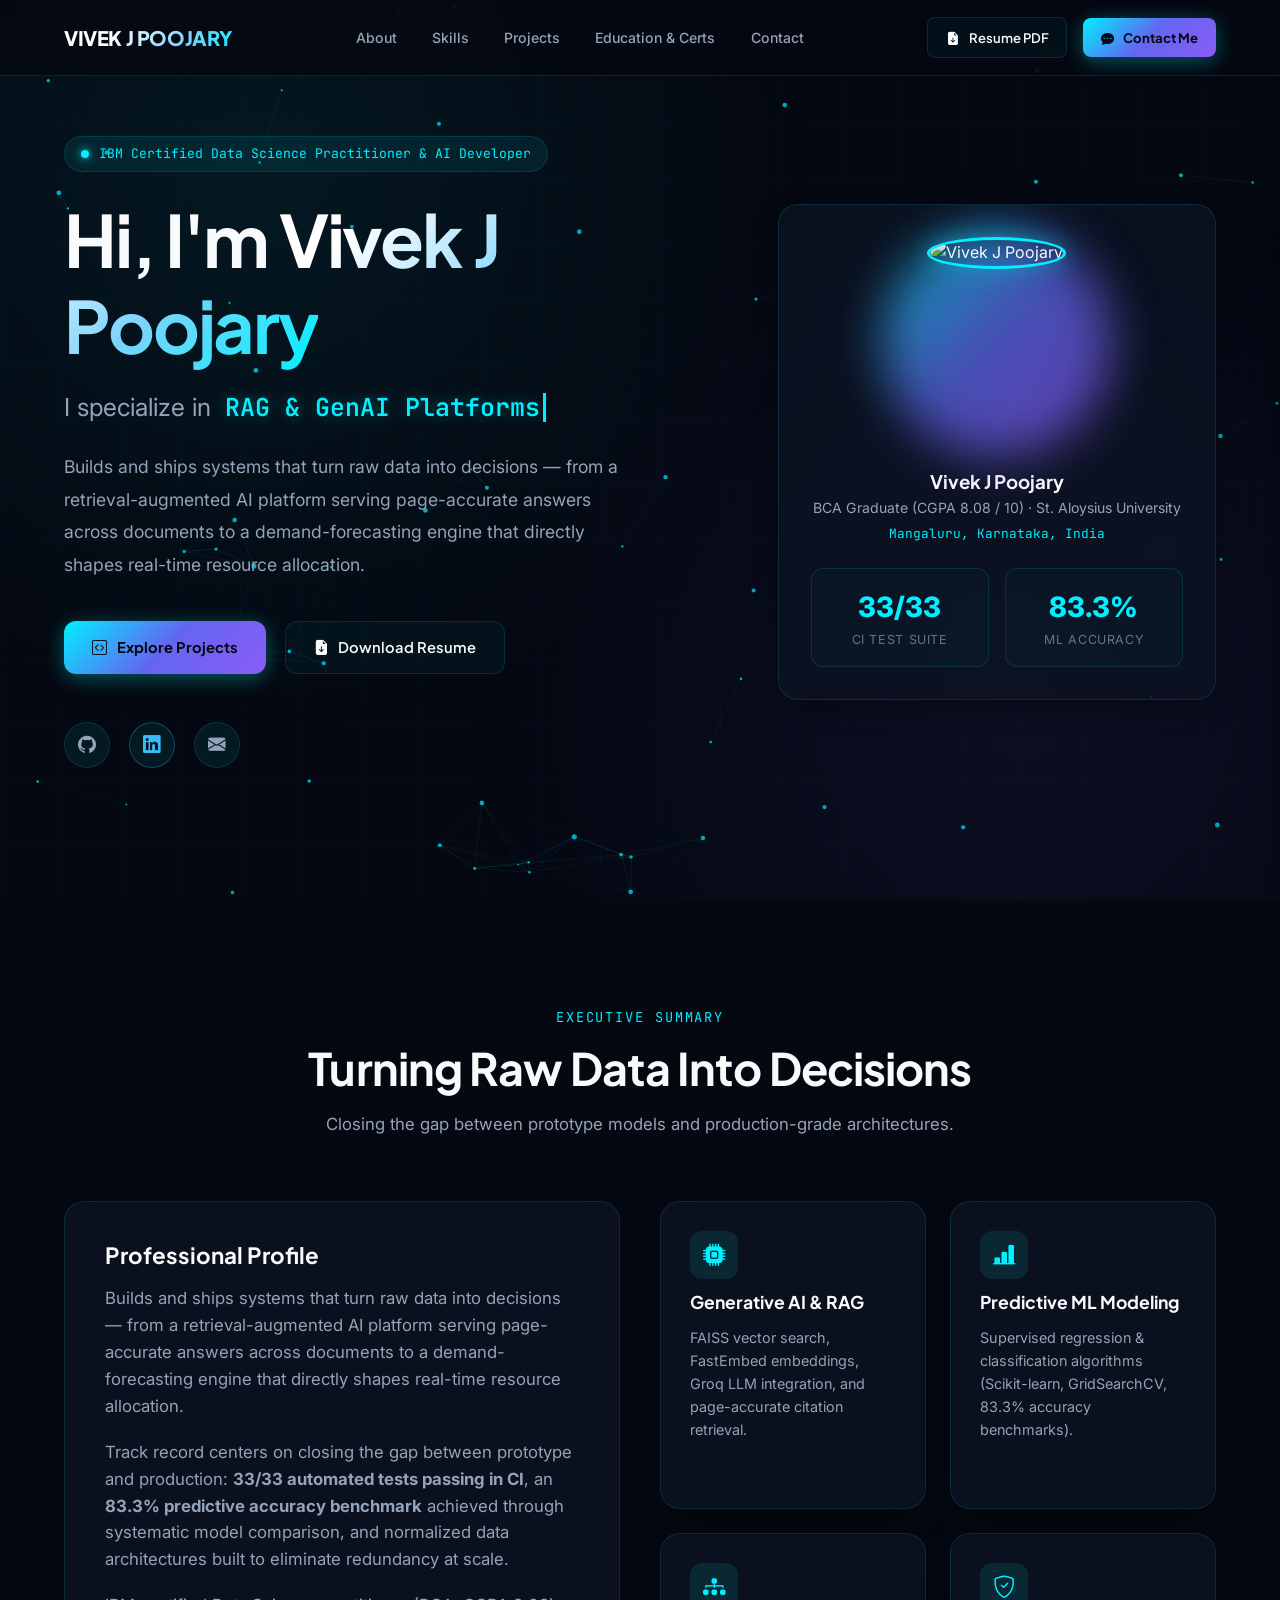
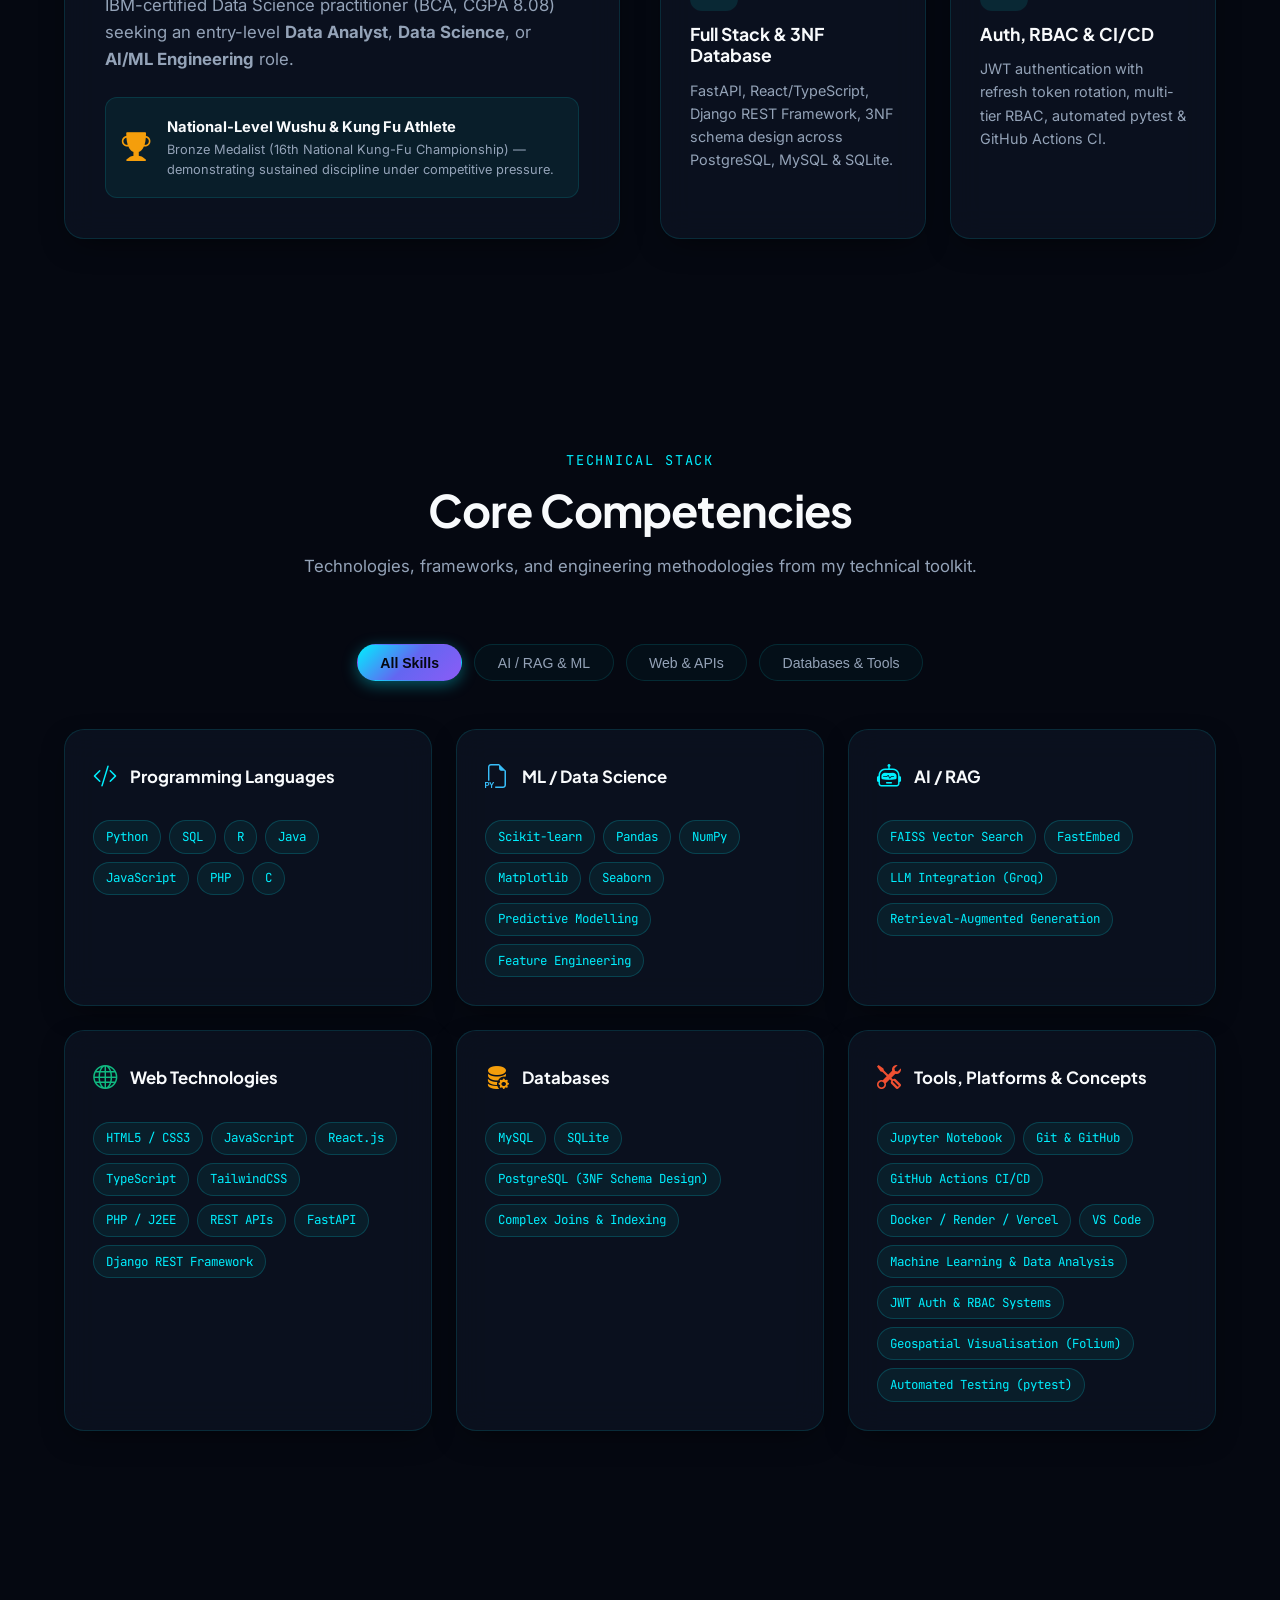
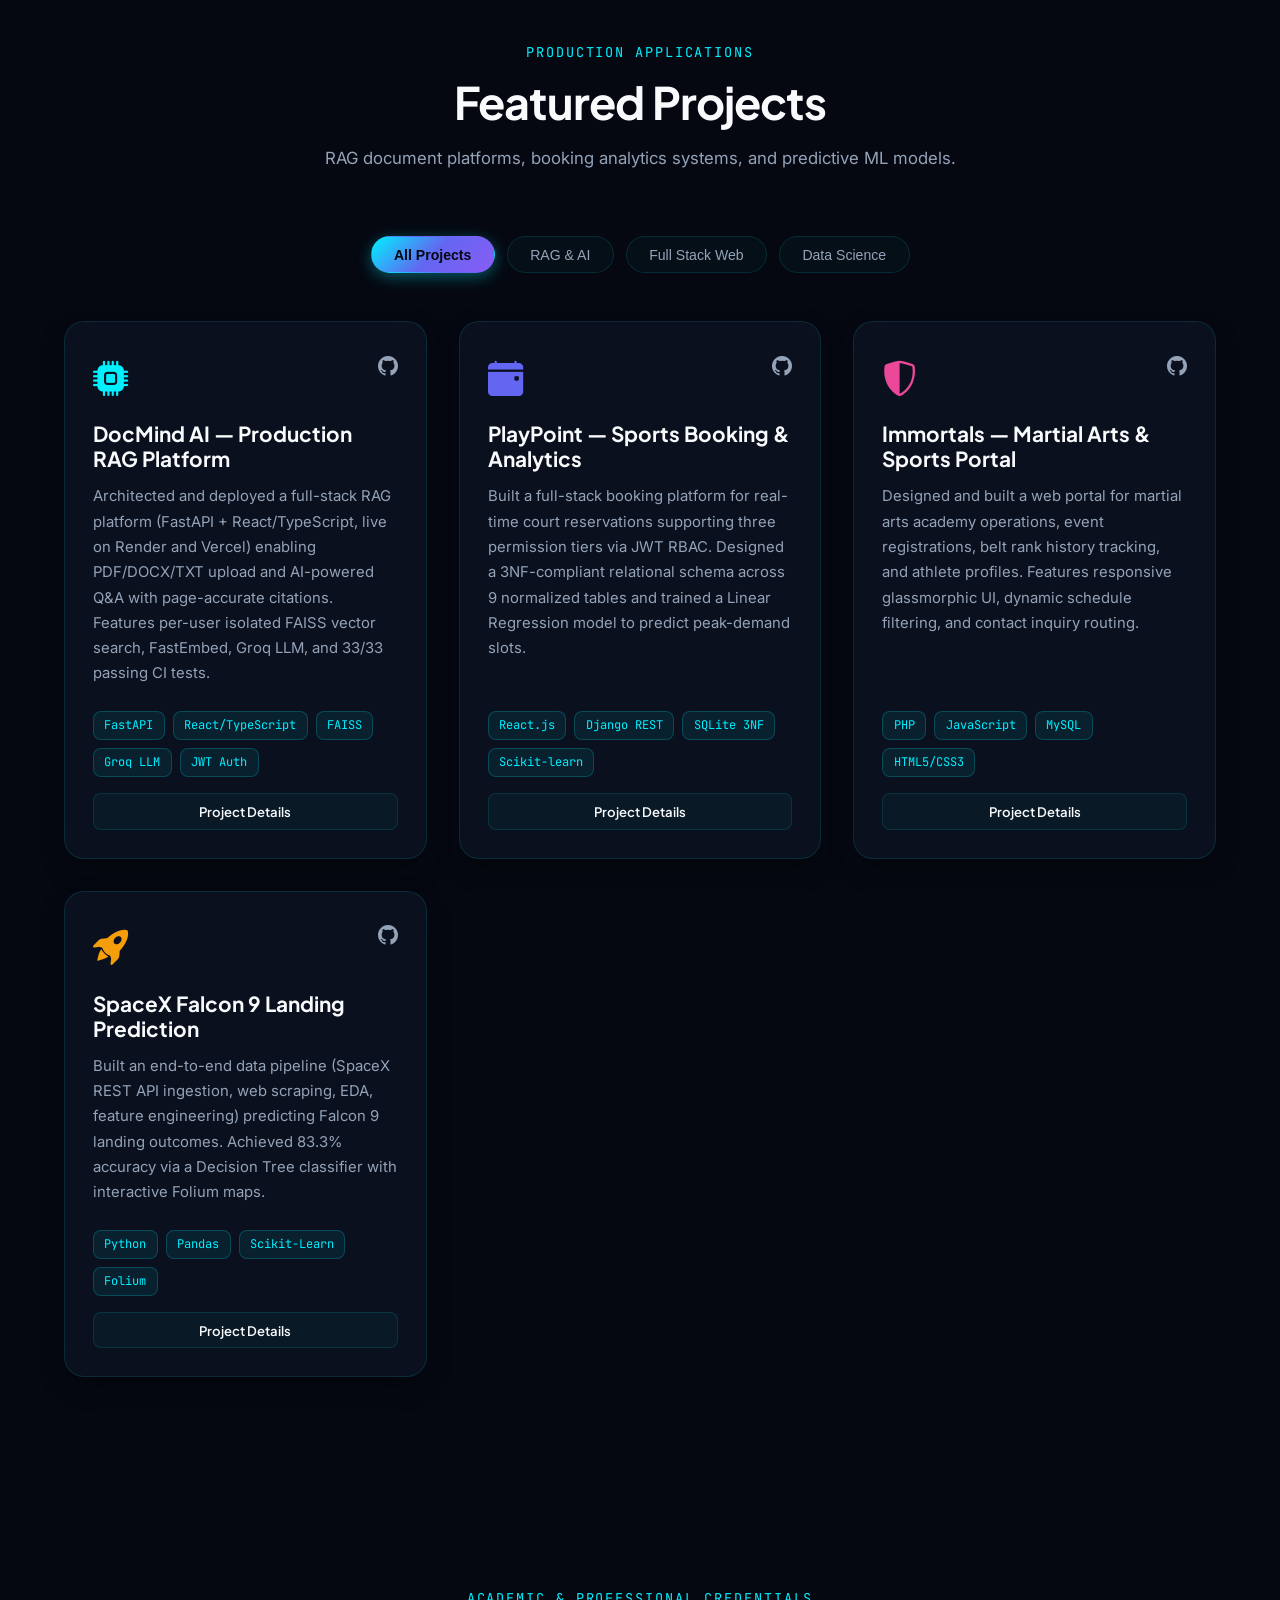
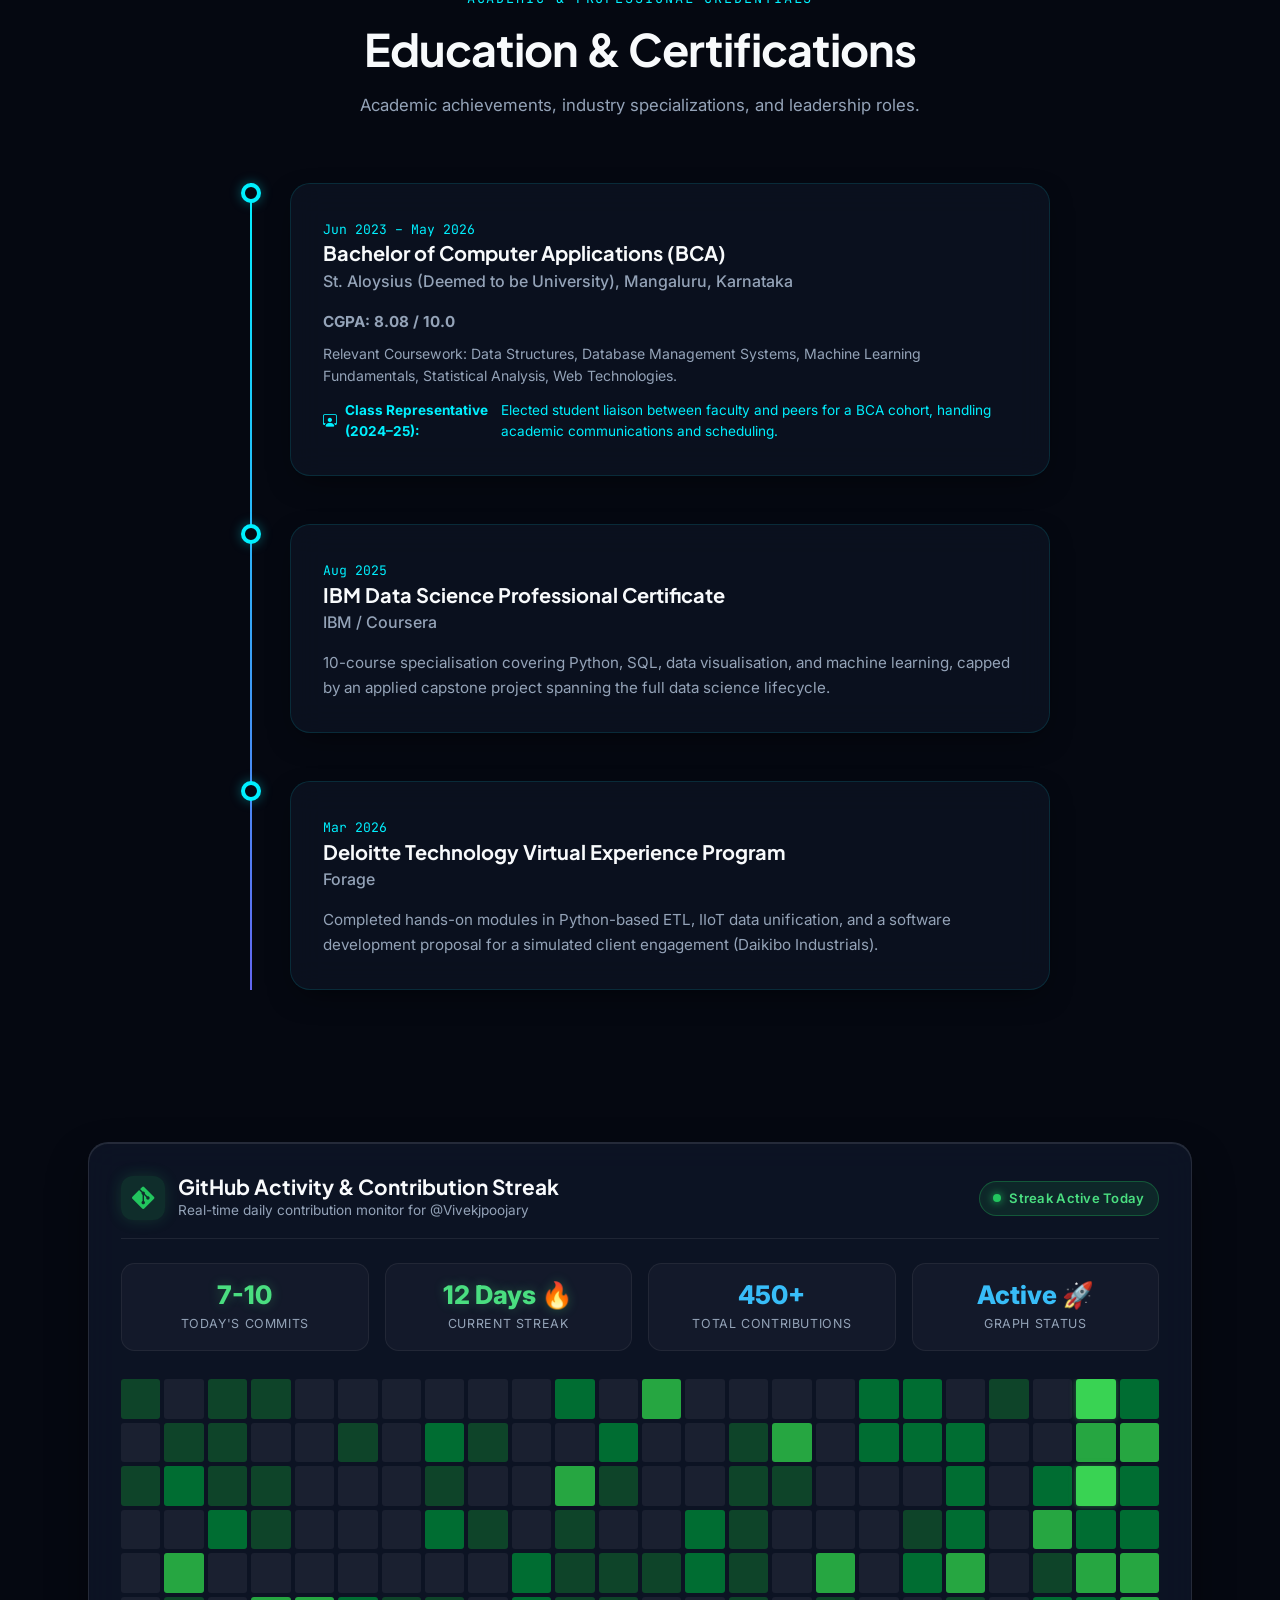
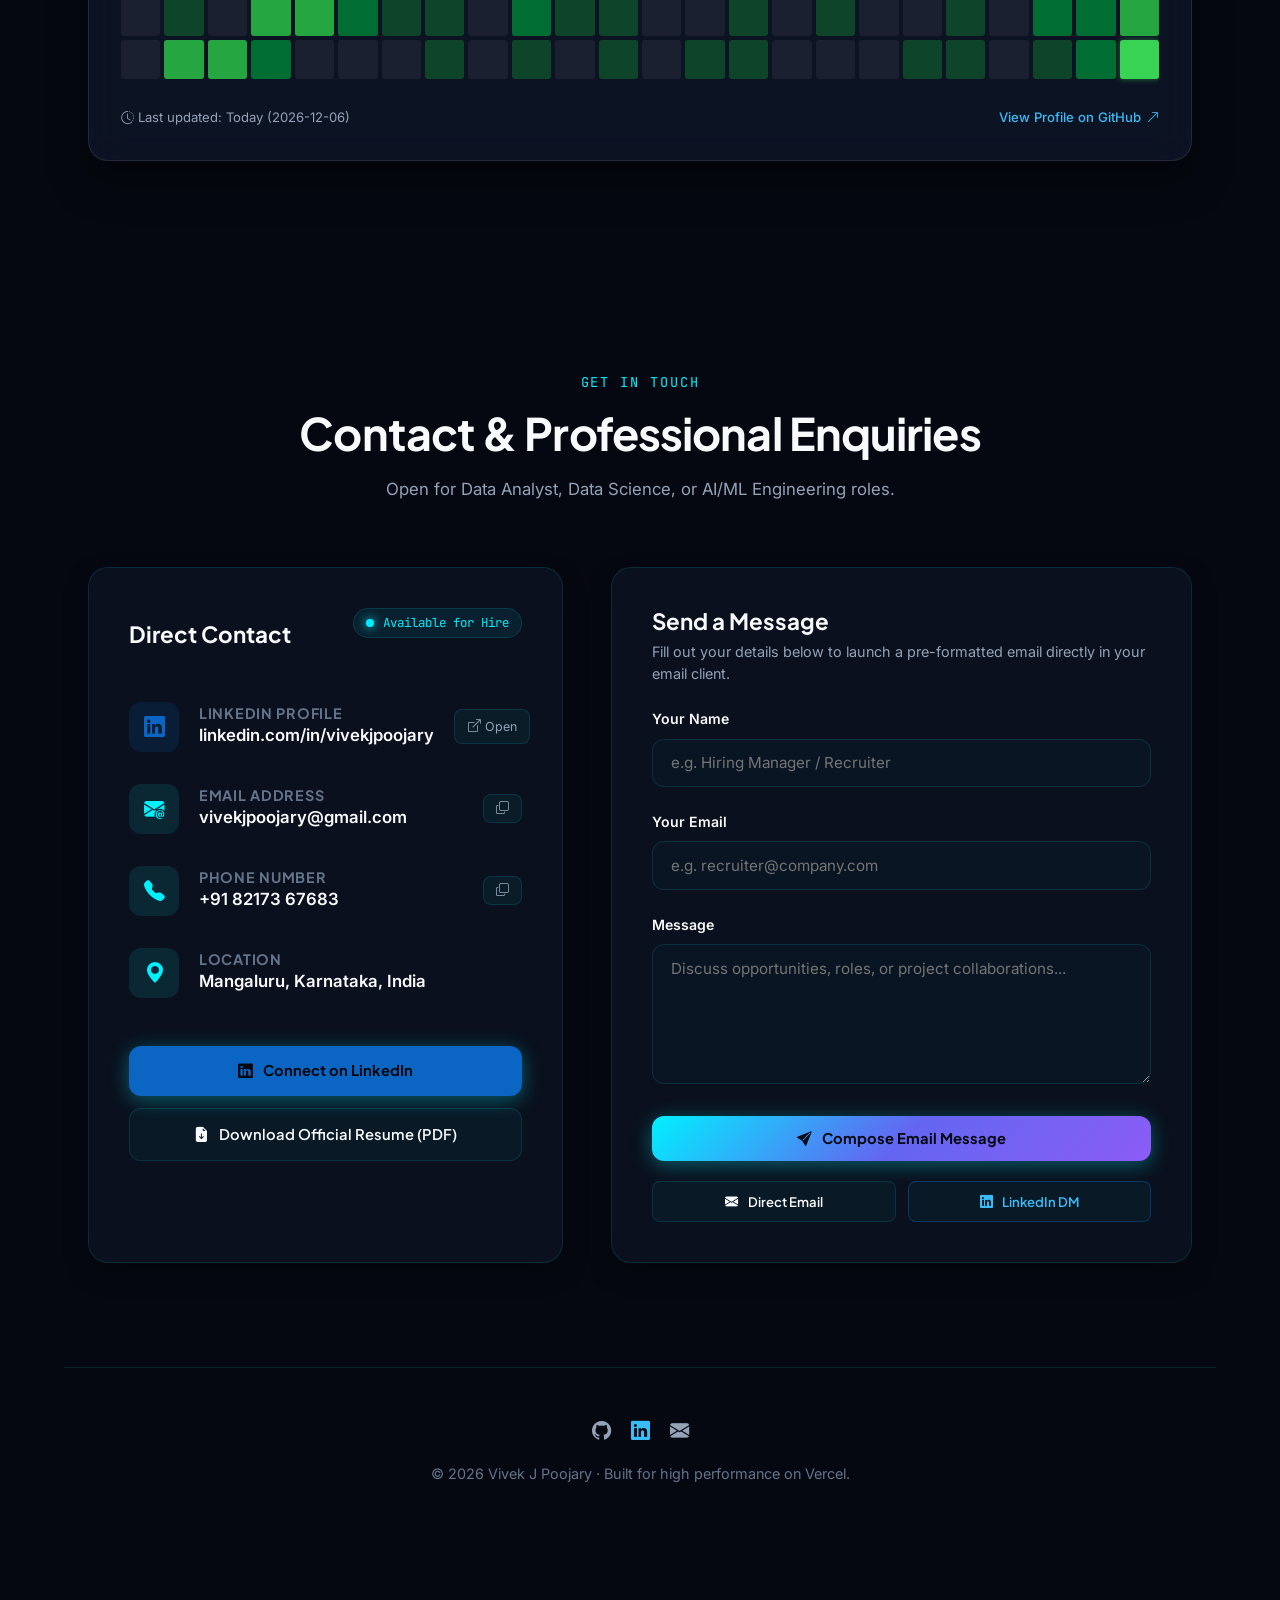
==== commit b34cc55b: "feat(ui): integrate GitHub contribution activity and streak tracker card into portfolio layout" ====
--- a/index.html
+++ b/index.html
@@ -28,6 +28,7 @@
 
   <!-- Unified Glassmorphism Stylesheet -->
   <link rel="stylesheet" href="css/style.css">
+  <link rel="stylesheet" href="css/github-activity.css">
 </head>
 <body>
 
@@ -559,6 +560,10 @@
           </div>
         </div>
       </div>
+  <!-- GitHub Contribution & Daily Streak Section -->
+  <section id="github-activity" class="github-streak-section">
+    <div class="container">
+      <div id="github-streak-container"></div>
     </div>
   </section>
 
@@ -714,7 +719,8 @@
     </div>
   </footer>
 
-  <!-- Main JavaScript File -->
+  <!-- Main JavaScript Files -->
   <script src="js/main.js"></script>
+  <script src="js/github-activity.js"></script>
 </body>
 </html>
--- a/css/github-activity.css
+++ b/css/github-activity.css
@@ -0,0 +1,210 @@
+/* ==========================================================================
+   GITHUB CONTRIBUTION & STREAK MONITOR STYLES
+   ========================================================================== */
+
+.github-streak-section {
+  position: relative;
+  margin-top: 2rem;
+}
+
+.streak-card {
+  background: rgba(15, 23, 42, 0.75);
+  backdrop-filter: blur(16px);
+  -webkit-backdrop-filter: blur(16px);
+  border: 1px solid rgba(255, 255, 255, 0.1);
+  border-radius: 1.25rem;
+  padding: 2rem;
+  box-shadow: 0 20px 40px rgba(0, 0, 0, 0.4), inset 0 1px 0 rgba(255, 255, 255, 0.1);
+  transition: transform 0.3s ease, border-color 0.3s ease, box-shadow 0.3s ease;
+}
+
+.streak-card:hover {
+  border-color: rgba(34, 197, 94, 0.4);
+  box-shadow: 0 25px 50px rgba(0, 0, 0, 0.5), 0 0 25px rgba(34, 197, 94, 0.15);
+}
+
+.streak-header {
+  display: flex;
+  align-items: center;
+  justify-content: space-between;
+  flex-wrap: wrap;
+  gap: 1rem;
+  margin-bottom: 1.5rem;
+  padding-bottom: 1rem;
+  border-bottom: 1px solid rgba(255, 255, 255, 0.08);
+}
+
+.streak-title-wrapper {
+  display: flex;
+  align-items: center;
+  gap: 0.8rem;
+}
+
+.streak-icon {
+  width: 44px;
+  height: 44px;
+  border-radius: 12px;
+  background: rgba(34, 197, 94, 0.15);
+  color: #22c55e;
+  display: flex;
+  align-items: center;
+  justify-content: center;
+  font-size: 1.4rem;
+  box-shadow: 0 0 15px rgba(34, 197, 94, 0.2);
+}
+
+.streak-title-wrapper h3 {
+  font-size: 1.3rem;
+  font-weight: 700;
+  color: #f8fafc;
+  margin: 0;
+}
+
+.streak-subtitle {
+  font-size: 0.85rem;
+  color: #94a3b8;
+  margin: 0;
+}
+
+.streak-badge-live {
+  display: inline-flex;
+  align-items: center;
+  gap: 0.5rem;
+  background: rgba(34, 197, 94, 0.12);
+  border: 1px solid rgba(34, 197, 94, 0.3);
+  color: #4ade80;
+  padding: 0.35rem 0.85rem;
+  border-radius: 9999px;
+  font-size: 0.82rem;
+  font-weight: 600;
+  letter-spacing: 0.02em;
+}
+
+.pulse-dot-green {
+  width: 8px;
+  height: 8px;
+  border-radius: 50%;
+  background-color: #22c55e;
+  box-shadow: 0 0 8px #22c55e;
+  animation: pulse-green 1.8s infinite ease-in-out;
+}
+
+@keyframes pulse-green {
+  0% {
+    transform: scale(0.95);
+    box-shadow: 0 0 0 0 rgba(34, 197, 94, 0.7);
+  }
+  70% {
+    transform: scale(1);
+    box-shadow: 0 0 0 8px rgba(34, 197, 94, 0);
+  }
+  100% {
+    transform: scale(0.95);
+    box-shadow: 0 0 0 0 rgba(34, 197, 94, 0);
+  }
+}
+
+.streak-stats-grid {
+  display: grid;
+  grid-template-columns: repeat(auto-fit, minmax(140px, 1fr));
+  gap: 1rem;
+  margin-bottom: 1.75rem;
+}
+
+.streak-stat-box {
+  background: rgba(255, 255, 255, 0.03);
+  border: 1px solid rgba(255, 255, 255, 0.06);
+  border-radius: 0.85rem;
+  padding: 1rem;
+  text-align: center;
+  transition: background 0.2s ease, border-color 0.2s ease;
+}
+
+.streak-stat-box:hover {
+  background: rgba(255, 255, 255, 0.06);
+  border-color: rgba(34, 197, 94, 0.3);
+}
+
+.streak-stat-value {
+  font-size: 1.6rem;
+  font-weight: 800;
+  color: #38bdf8;
+  line-height: 1.2;
+  margin-bottom: 0.25rem;
+}
+
+.streak-stat-value.green {
+  color: #4ade80;
+  text-shadow: 0 0 12px rgba(74, 222, 128, 0.3);
+}
+
+.streak-stat-label {
+  font-size: 0.78rem;
+  color: #94a3b8;
+  text-transform: uppercase;
+  letter-spacing: 0.05em;
+}
+
+/* Activity Grid Preview */
+.streak-grid-wrapper {
+  overflow-x: auto;
+  padding-bottom: 0.5rem;
+}
+
+.contribution-heatmap {
+  display: flex;
+  gap: 4px;
+  justify-content: space-between;
+  min-width: 500px;
+}
+
+.heatmap-day-column {
+  display: flex;
+  flex-direction: column;
+  gap: 4px;
+  flex: 1;
+}
+
+.heatmap-cell {
+  width: 100%;
+  aspect-ratio: 1;
+  border-radius: 3px;
+  background-color: rgba(255, 255, 255, 0.05);
+  transition: transform 0.15s ease, background-color 0.15s ease;
+  position: relative;
+}
+
+.heatmap-cell:hover {
+  transform: scale(1.3);
+  z-index: 10;
+}
+
+.heatmap-cell.level-0 { background-color: rgba(255, 255, 255, 0.06); }
+.heatmap-cell.level-1 { background-color: #0e4429; }
+.heatmap-cell.level-2 { background-color: #006d32; }
+.heatmap-cell.level-3 { background-color: #26a641; }
+.heatmap-cell.level-4 { background-color: #39d353; box-shadow: 0 0 6px rgba(57, 211, 83, 0.5); }
+
+.streak-footer {
+  display: flex;
+  align-items: center;
+  justify-content: space-between;
+  margin-top: 1.25rem;
+  font-size: 0.82rem;
+  color: #94a3b8;
+}
+
+.streak-footer a {
+  color: #38bdf8;
+  text-decoration: none;
+  display: inline-flex;
+  align-items: center;
+  gap: 0.3rem;
+  font-weight: 500;
+  transition: color 0.2s;
+}
+
+.streak-footer a:hover {
+  color: #7dd3fc;
+  text-decoration: underline;
+}
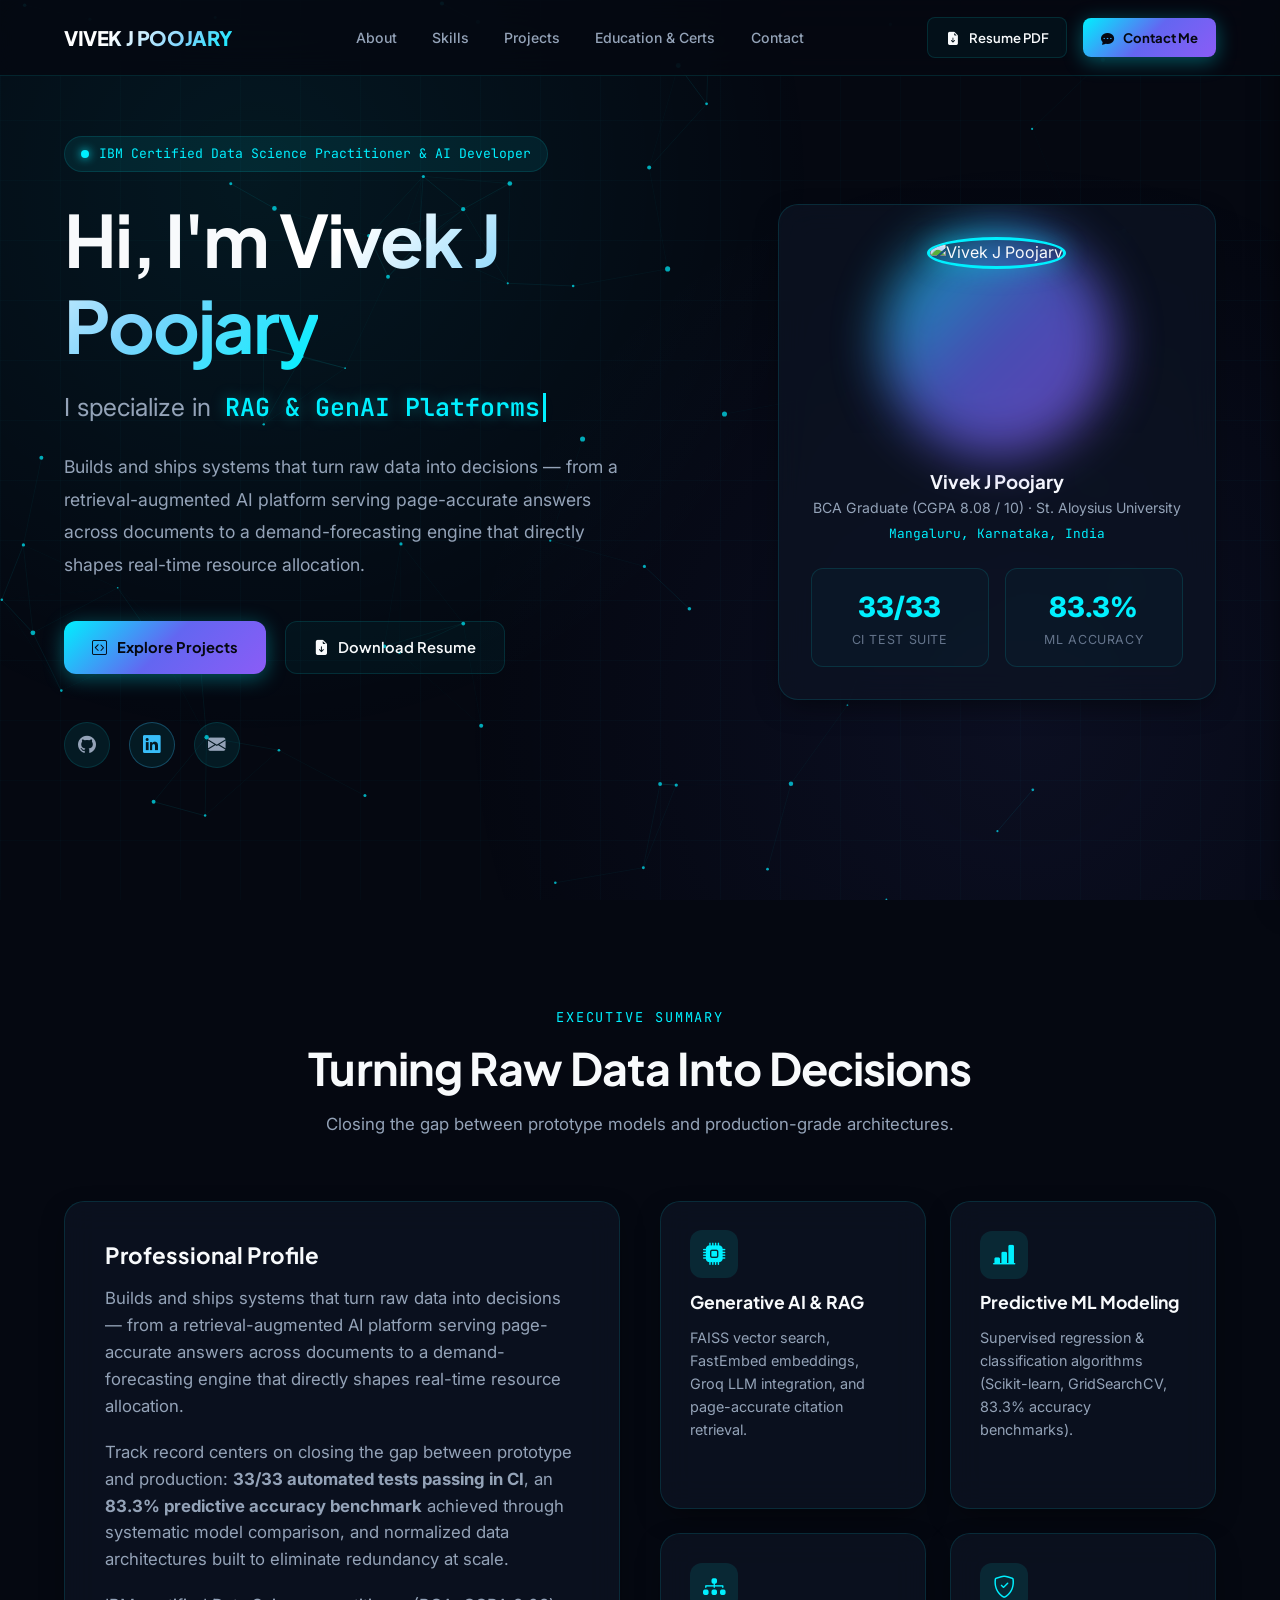
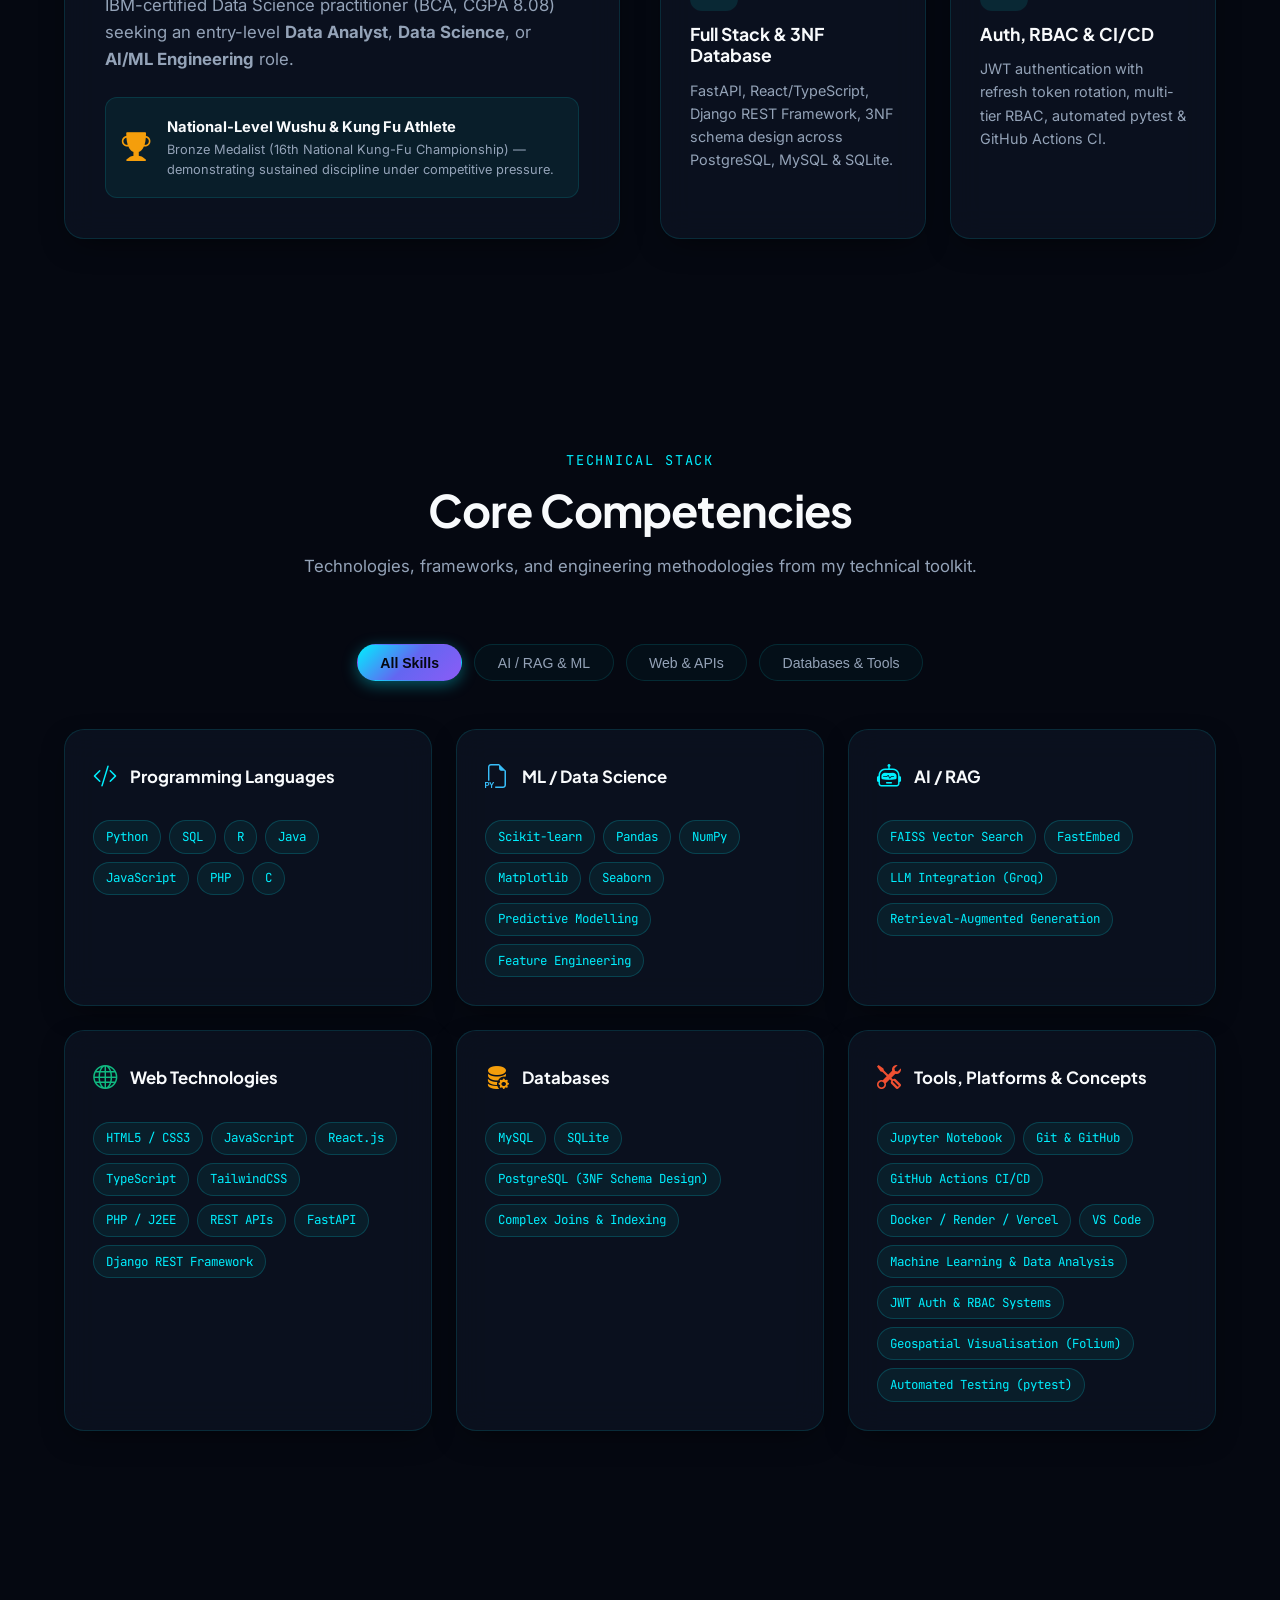
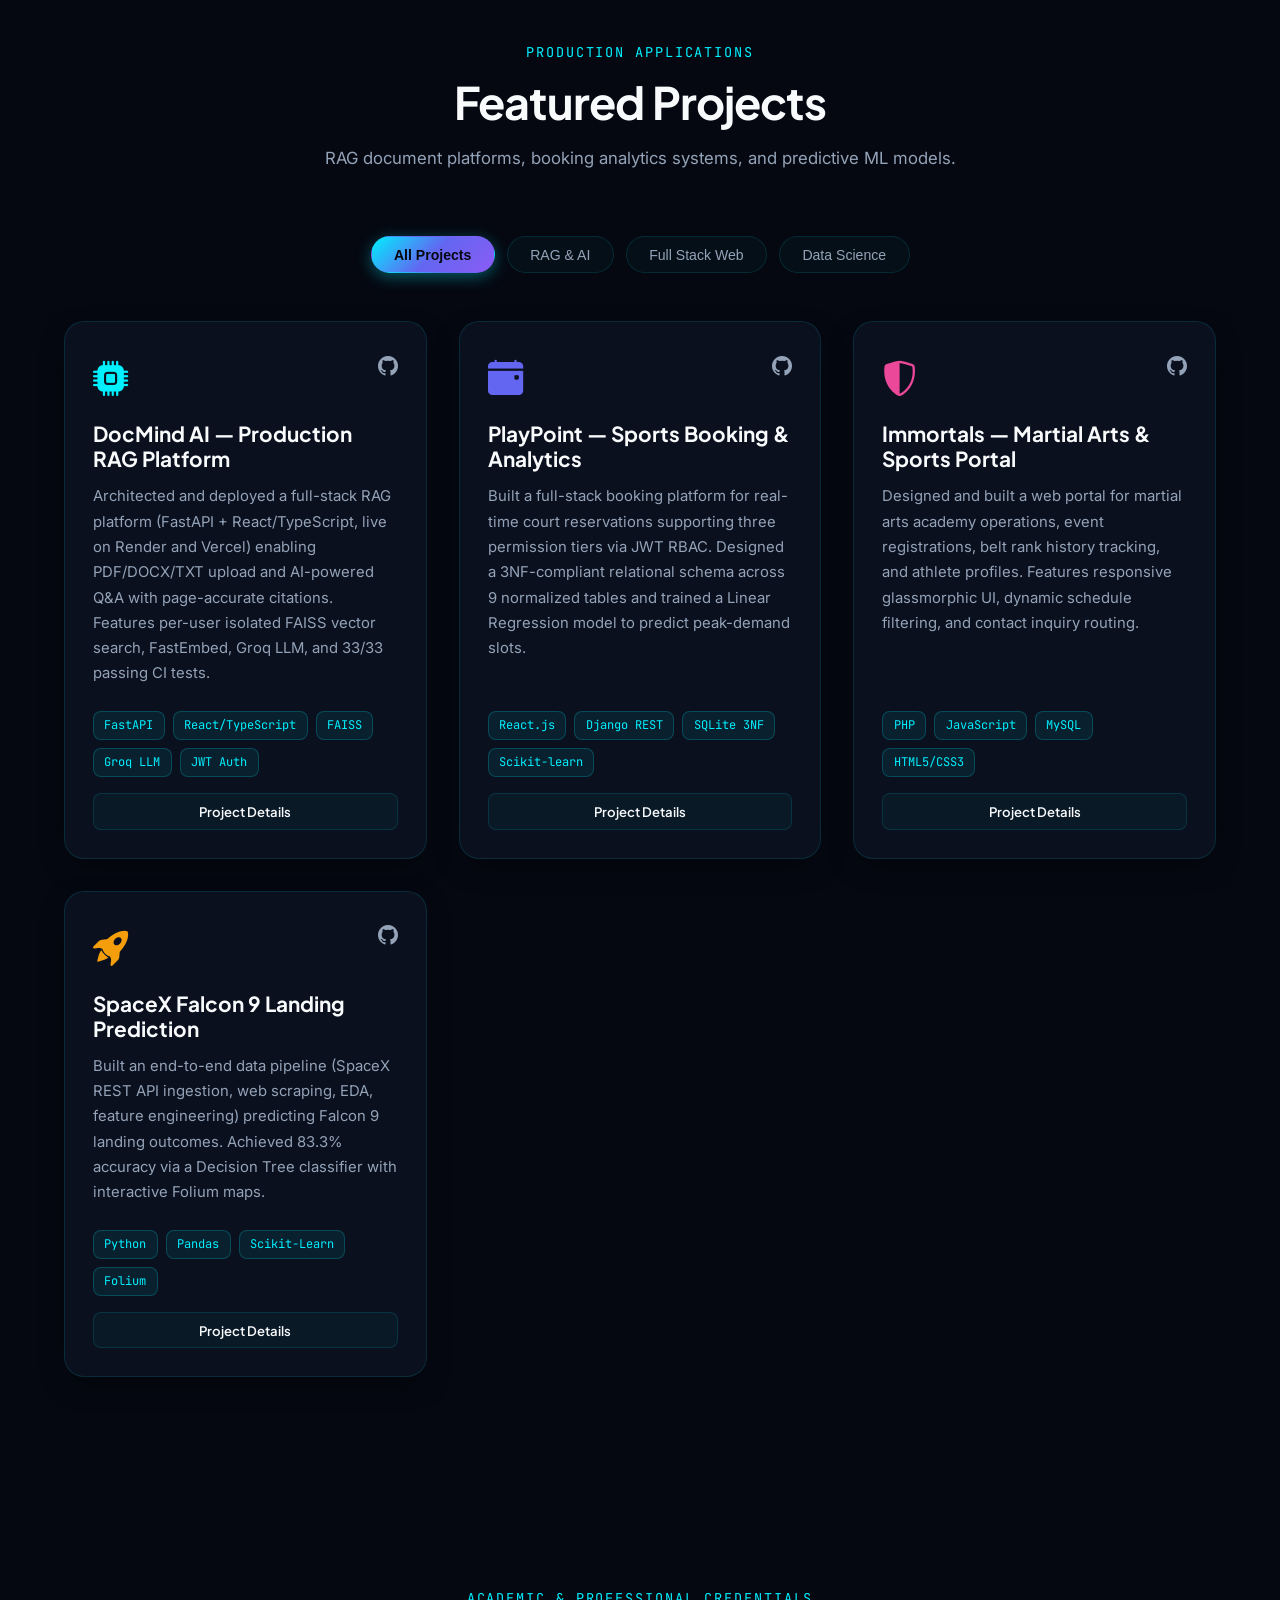
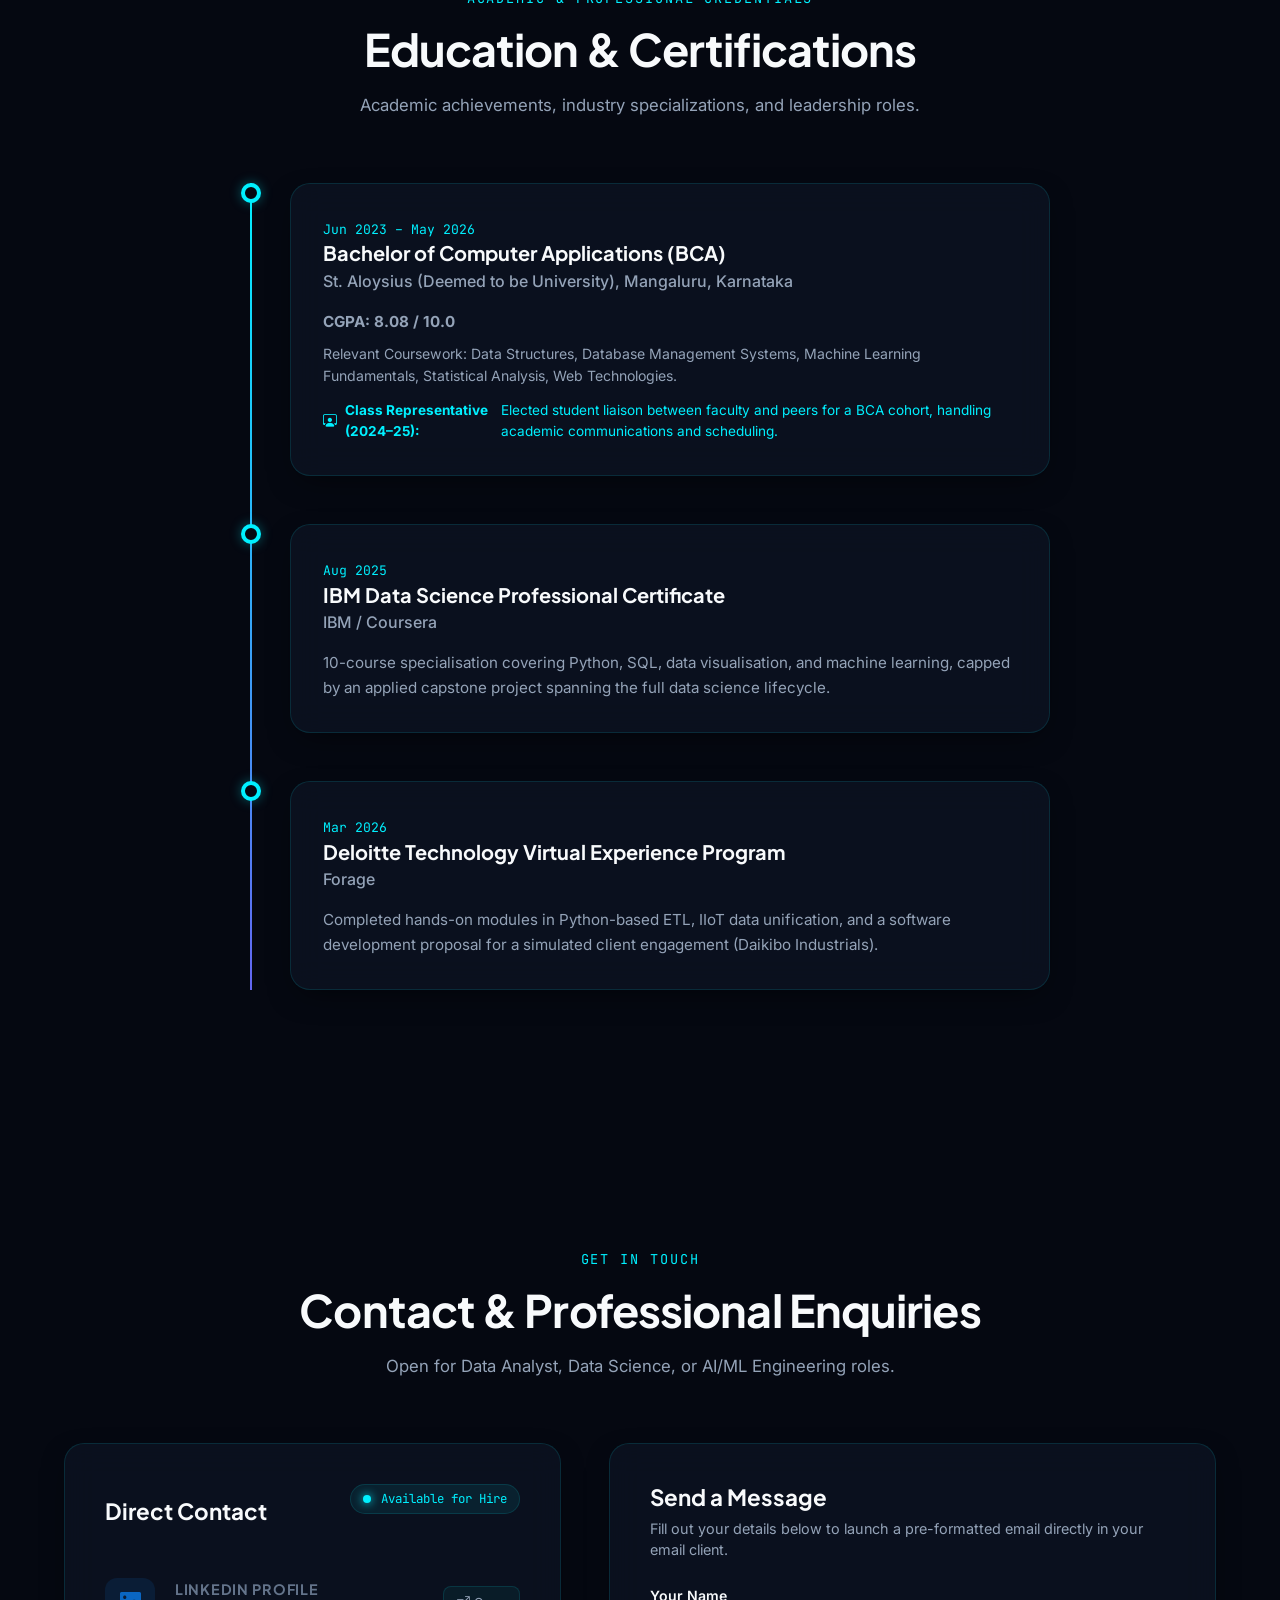
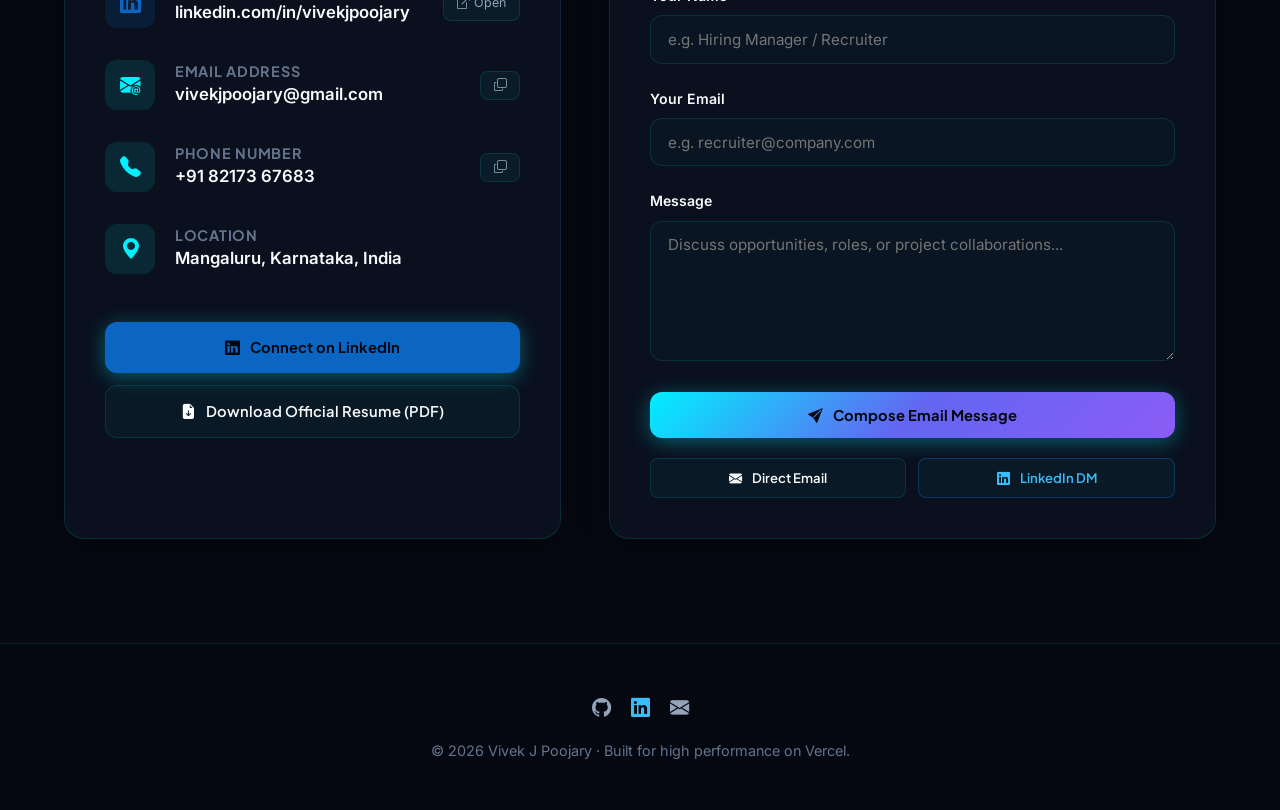
==== commit 4ee523f7: "chore(ui): remove GitHub activity component from portfolio website" ====
--- a/index.html
+++ b/index.html
@@ -28,7 +28,6 @@
 
   <!-- Unified Glassmorphism Stylesheet -->
   <link rel="stylesheet" href="css/style.css">
-  <link rel="stylesheet" href="css/github-activity.css">
 </head>
 <body>
 
@@ -560,11 +559,6 @@
           </div>
         </div>
       </div>
-  <!-- GitHub Contribution & Daily Streak Section -->
-  <section id="github-activity" class="github-streak-section">
-    <div class="container">
-      <div id="github-streak-container"></div>
-    </div>
   </section>
 
   <!-- Contact Section with Direct Prefilled Email Launcher -->
@@ -719,8 +713,7 @@
     </div>
   </footer>
 
-  <!-- Main JavaScript Files -->
+  <!-- Main JavaScript File -->
   <script src="js/main.js"></script>
-  <script src="js/github-activity.js"></script>
 </body>
 </html>
